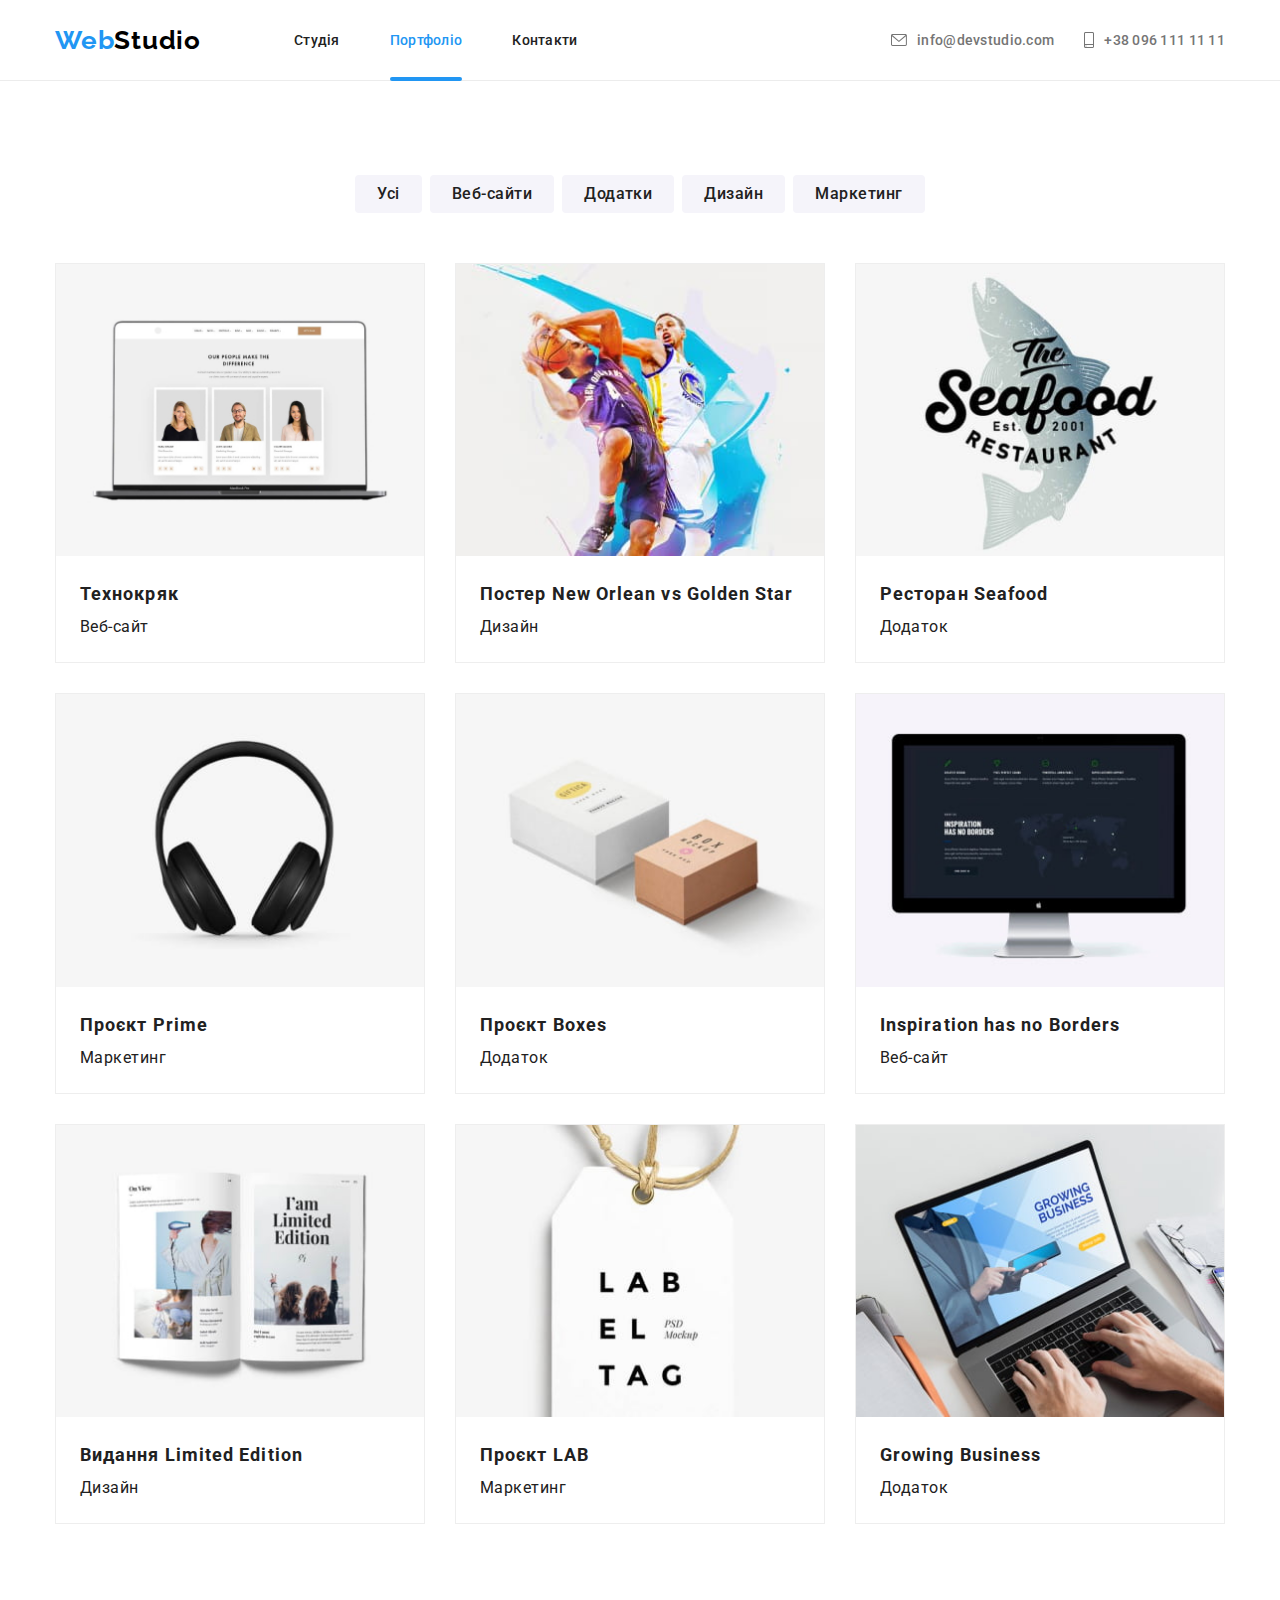
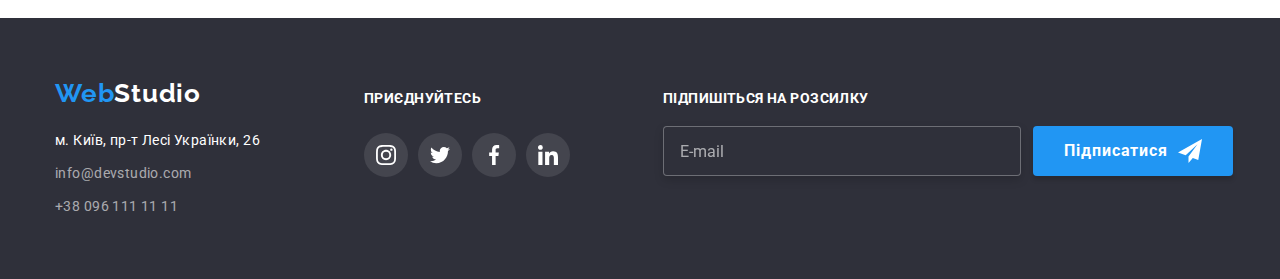
==== portfolio.html @ f5782537 "Summary" ====
<!DOCTYPE html>
<html lang="en">
<head>
    <meta charset="UTF-8">
    <meta http-equiv="X-UA-Compatible" content="IE=edge">
    <meta name="viewport" content="width=device-width, initial-scale=1.0">
    <link rel="preconnect" href="https://fonts.googleapis.com">
    <link rel="preconnect" href="https://fonts.gstatic.com" crossorigin>
    <link href="https://fonts.googleapis.com/css2?family=Raleway:wght@700&family=Roboto:wght@400;500;700;900&display=swap" rel="stylesheet">
    <link rel="stylesheet" href="./css/main.min.css">
    <title>WebStudio</title>
</head>
<body>
    <header class="header">
        <div class="container header__container">
        <!-- Name -->            
        <a class="logo header__logo" href="./index.html">Web<span>Studio</span></a>            
        <!-- navigation -->
        <nav>
            <ul class="nav">
                <li class="nav__item">
                    <a href="./index.html" target="_self" class="nav__link link">Студія</a>
                </li>
                <li class="nav__item">
                    <a href="./portfolio.html" target="_self" class="nav__link link nav__link--current">Портфоліо</a>
                </li>
                <li class="nav__item">
                    <a href="#" class="nav__link link">Контакти</a>
                </li>
            </ul>                                                
        </nav>
        <!-- mail_tel -->            
        <ul class="contact-list">                
            <li>                    
                <a href="mailto:info@devstudio.com" class="contact-list__link link">
                    <svg class="contact-list__icon" width="16" height="12">
                        <use xlink:href="./img/icons.svg#icon-envelope"></use>
                    </svg>info@devstudio.com</a>
            </li>                
            <li>                    
                <a href="tel:+380961111111" class="contact-list__link link">
                    <svg class="contact-list__icon" width="10" height="16">
                        <use xlink:href="./img/icons.svg#icon-smartphone"></use>
                    </svg>+38 096 111 11 11</a>
            </li>
        </ul>
    </div>
    </header>
    <!--Main_content-->
    <main>
        <!--button_list-->
        <section class="section">
            <div class="container">
            <h1 class="visually-hidden">Фільтр посилань</h1>
            <ul class="link-filter">
                <li class="link-filter__item">
                    <button type="button" class="btn btn--link-filter">Усі</button>
                </li>
                <li class="link-filter__item">
                    <button type="button" class="btn btn--link-filter">Веб-сайти</button>
                </li>
                <li class="link-filter__item">
                    <button type="button" class="btn btn--link-filter">Додатки</button>
                </li>
                <li class="link-filter__item">
                    <button type="button" class="btn btn--link-filter">Дизайн</button>
                </li>
                <li class="link-filter__item">
                    <button type="button" class="btn btn--link-filter">Маркетинг</button>
                </li>
            </ul>
        
         <!--project_list-->
            <ul class="project">
                <li class="project__item">
                    <a class="project__link" href="#">
                        <div class="project__wrap">
                            <img src="./img/technocrack.jpg" alt="Технокряк" width="370" height="294">
                            <p class="project__wrap-text">Ресурс пропонує комплексні пропозиції з різним рівнем функціоналу та сервісів. 
                                Все це дозволить відвідувачу отримати вичерпні відомості про компанію чи приватну особу.</p>
                        </div>
                        <div class="project__name">
                            <h2 class="project__title">Технокряк</h2>
                            <p class="project__text">Веб-сайт</p>
                        </div>
                    </a>
                </li>
                <li class="project__item">
                    <a class="project__link" href="#">
                        <div class="project__wrap">
                            <img src="./img/neworlean.jpg" alt="Постер New Orlean vs Golden Star" width="370" height="294">
                            <p class="project__wrap-text">Ресурс пропонує комплексні пропозиції з різним рівнем функціоналу та сервісів. 
                                Все це дозволить відвідувачу отримати вичерпні відомості про компанію чи приватну особу.</p>
                        </div>
                        <div class="project__name">
                            <h2 class="project__title">Постер New Orlean vs Golden Star</h2>
                            <p class="project__text">Дизайн</p>
                        </div>
                    </a>
                </li>
                <li class="project__item">
                    <a class="project__link" href="#">
                        <div class="project__wrap">
                            <img src="./img/seafood.jpg" alt="Ресторан Seafood" width="370" height="294">
                            <p class="project__wrap-text">Ресурс пропонує комплексні пропозиції з різним рівнем функціоналу та сервісів. 
                                Все це дозволить відвідувачу отримати вичерпні відомості про компанію чи приватну особу.</p>
                        </div>
                        <div class="project__name">
                            <h2 class="project__title">Ресторан Seafood</h2>
                            <p class="project__text">Додаток</p>
                        </div>
                    </a>
                </li>
                <li class="project__item">
                    <a class="project__link" href="#">
                        <div class="project__wrap">
                            <img src="./img/prime.jpg" alt="Проєкт Prime" width="370" height="294">
                            <p class="project__wrap-text">Ресурс пропонує комплексні пропозиції з різним рівнем функціоналу та сервісів. 
                                Все це дозволить відвідувачу отримати вичерпні відомості про компанію чи приватну особу.</p>
                        </div>
                        <div class="project__name">
                            <h2 class="project__title">Проєкт Prime</h2>
                            <p class="project__text">Маркетинг</p>
                        </div>
                    </a>
                </li>
                <li class="project__item">
                    <a class="project__link" href="#">
                        <div class="project__wrap">
                            <img src="./img/boxes.jpg" alt="Проєкт Boxes" width="370" height="294">
                            <p class="project__wrap-text">Ресурс пропонує комплексні пропозиції з різним рівнем функціоналу та сервісів. 
                                Все це дозволить відвідувачу отримати вичерпні відомості про компанію чи приватну особу.</p>
                        </div>
                        <div class="project__name">
                            <h2 class="project__title">Проєкт Boxes</h2>
                            <p class="project__text">Додаток</p>
                        </div>
                    </a>
                </li>
                <li class="project__item">
                    <a class="project__link" href="#">
                        <div class="project__wrap">
                            <img src="./img/inspiration.jpg" alt="Inspiration has no Borders" width="370" height="294">
                            <p class="project__wrap-text">Ресурс пропонує комплексні пропозиції з різним рівнем функціоналу та сервісів. 
                                Все це дозволить відвідувачу отримати вичерпні відомості про компанію чи приватну особу.</p>
                        </div>
                        <div class="project__name">
                            <h2 class="project__title">Inspiration has no Borders</h2>
                            <p class="project__text">Веб-сайт</p>
                        </div>
                    </a>
                </li>
                <li class="project__item">
                    <a class="project__link" href="#">
                        <div class="project__wrap">
                            <img src="./img/limited.jpg" alt="Видання Limited Edition" width="370" height="294">
                            <p class="project__wrap-text">Ресурс пропонує комплексні пропозиції з різним рівнем функціоналу та сервісів. 
                                Все це дозволить відвідувачу отримати вичерпні відомості про компанію чи приватну особу.</p>
                        </div>
                        <div class="project__name">
                            <h2 class="project__title">Видання Limited Edition</h2>
                            <p class="project__text">Дизайн</p>
                        </div>
                    </a>
                </li>
                <li class="project__item">
                    <a class="project__link" href="#">
                        <div class="project__wrap">
                            <img src="./img/lab.jpg" alt="Проєкт LAB" width="370" height="294">
                            <p class="project__wrap-text">Ресурс пропонує комплексні пропозиції з різним рівнем функціоналу та сервісів. 
                                Все це дозволить відвідувачу отримати вичерпні відомості про компанію чи приватну особу.</p>
                        </div>
                        <div class="project__name">
                            <h2 class="project__title">Проєкт LAB</h2>
                            <p class="project__text">Маркетинг</p>
                        </div>
                    </a>
                </li>
                <li class="project__item">
                    <a class="project__link" href="#">
                        <div class="project__wrap">
                            <img src="./img/growing.jpg" alt="Growing Business" width="370" height="294">
                            <p class="project__wrap-text">Ресурс пропонує комплексні пропозиції з різним рівнем функціоналу та сервісів. 
                                Все це дозволить відвідувачу отримати вичерпні відомості про компанію чи приватну особу.</p>
                        </div>
                        <div class="project__name">
                            <h2 class="project__title">Growing Business</h2>
                            <p class="project__text">Додаток</p>
                        </div>
                    </a>
                </li>
            </ul>
        </div>
        </section>
    </main>
    <!-- Contacts -->
    <footer class="footer">
        <div class="container footer__container">
            <div class="footer__header">
                <a class="logo footer__logo" href="./index.html">Web<span>Studio</span></a>
                <address>
                    <ul class="footer__address">
                        <li class="footer__item">
                            <a href="https://www.google.com.ua/maps/place/%D0%B1%D1%83%D0%BB.+%D0%9B%D0%B5%D1%81%D0%B8+%D0%A3%D0%BA%D1%80%D0%B0%D0%B8%D0%BD%D0%BA%D0%B8,+26,+%D0%9A%D0%B8%D0%B5%D0%B2,+02000/@50.4265807,30.5361918,17z/data=!3m1!4b1!4m5!3m4!1s0x40d4cf0e033ecbe9:0x57a4dffefec77da0!8m2!3d50.4265807!4d30.5383858?hl=ru" 
                            target="_blank" rel="noopener noreferrer" class="footer__link footer__link--place">м. Київ, пр-т Лесі Українки, 26</a>
                        </li>
                        <li class="footer__item">
                            <a href="mailto:info@devstudio.com" class="footer__link footer__link--contacts">info@devstudio.com</a>
                        </li>
                        <li class="footer__item">
                            <a href="tel:+380961111111" class="footer__link footer__link--contacts">+38 096 111 11 11</a>
                        </li>
                    </ul>             
                </address>
            </div>
        <!-- Socials -->
            <div class="footer__socials">
                <h3 class="title-uppercase footer__title">приєднуйтесь</h3>
                <ul class="socials">
                    <li>
                        <a class="link socials__link socials__link--footer" href="#" target="_blank" rel="noopener noreferrer">
                            <svg width="20" height="20"><use xlink:href="./img/icons.svg#icon-instagram"></use></svg>
                        </a>
                    </li>
                    <li>
                        <a class="link socials__link socials__link--footer" href="#" target="_blank" rel="noopener noreferrer">
                            <svg width="20" height="20"><use xlink:href="./img/icons.svg#icon-twitter"></use></svg>
                        </a>
                    </li>
                    <li>
                        <a class="link socials__link socials__link--footer" href="#" target="_blank" rel="noopener noreferrer">
                            <svg width="20" height="20"><use xlink:href="./img/icons.svg#icon-facebook"></use></svg>
                        </a>
                    </li>
                    <li>
                        <a class="link socials__link socials__link--footer" href="#" target="_blank" rel="noopener noreferrer">
                            <svg width="20" height="20"><use xlink:href="./img/icons.svg#icon-linkedin"></use></svg>
                        </a>
                    </li>
                </ul>
            </div>
        <!-- subscribe form -->
            <div class="footer__subs-form">
                <h3 class="title-uppercase footer__title">Підпишіться на розсилку</h3>
                <form action="#" class="subs-form">
                    <label class="subs-form__label" for="subscribe-form">
                        <input class="subs-form__input" type="email" name="subscribe-form" placeholder="E-mail" id="subscribe-form">
                    </label>
                    <button type="submit" class="btn btn--subs-form">
                        Підписатися
                        <svg width="24" height="24">
                            <use xlink:href="./img/icons.svg#icon-telegram-send"></use>
                        </svg>
                    </button>
                </form>
            </div>
        </div>
    </footer>
</body>
</html>
---- css/main.min.css ----
/*! modern-normalize v1.1.0 | MIT License | https://github.com/sindresorhus/modern-normalize */*,::before,::after{-webkit-box-sizing:border-box;box-sizing:border-box}html{line-height:1.15;-webkit-text-size-adjust:100%;-moz-tab-size:4;-o-tab-size:4;tab-size:4}body{margin:0;font-family:system-ui,-apple-system,"Segoe UI",Roboto,Helvetica,Arial,sans-serif,"Apple Color Emoji","Segoe UI Emoji"}hr{height:0;color:inherit}abbr[title]{-webkit-text-decoration:underline dotted;text-decoration:underline dotted}b,strong{font-weight:bolder}code,kbd,samp,pre{font-family:ui-monospace,SFMono-Regular,Consolas,"Liberation Mono",Menlo,monospace;font-size:1em}small{font-size:80%}sub,sup{font-size:75%;line-height:0;position:relative;vertical-align:baseline}sub{bottom:-0.25em}sup{top:-0.5em}table{text-indent:0;border-color:inherit}button,input,optgroup,select,textarea{font-family:inherit;font-size:100%;line-height:1.15;margin:0}button,select{text-transform:none}button,[type=button],[type=reset],[type=submit]{-webkit-appearance:button;-moz-appearance:button;appearance:button}::-moz-focus-inner{border-style:none;padding:0}:-moz-focusring{outline:1px dotted ButtonText}:-moz-ui-invalid{box-shadow:none}legend{padding:0}progress{vertical-align:baseline}::-webkit-inner-spin-button,::-webkit-outer-spin-button{height:auto}[type=search]{-webkit-appearance:textfield;-moz-appearance:textfield;appearance:textfield;outline-offset:-2px}::-webkit-search-decoration{-webkit-appearance:none;appearance:none}::-webkit-file-upload-button{-webkit-appearance:button;appearance:button;font:inherit}summary{display:list-item}:root{--bgnd-gray: #2F303A;--bgnd-gray-main: rgba(47, 48, 58, 0.4);--bgnd-light-blue: rgba(33, 150, 243, 0.9);--bgnd-light-gray: #F5F4FA;--black-color: #000;--dark-gray: #212121;--dark-shadow: rgba(0, 0, 0, 0.15);--light-blue: #2196F3;--light-blue-bord: rgba(33, 150, 243, 1);--light-blue-select: #188CE8;--light-gray: #757575;--light-gray-bord: rgba(255, 255, 255, 0.3);--selection-color: #2196F3;--shadow-bord: rgba(33, 33, 33, 0.2);--white-color: #FFF;--white-bord: #ECECEC;--white-bord-menu: #EEEEEE;--logo-black: #000;--logo-light-blue: #2196F3;--logo-white: #FFF;--icon-dark: rgba(255, 255, 255, 0.1);--icon-gray: #AFB1B8;--icon-white: #fff;--time: 250ms;--time-effect: cubic-bezier(0.4, 0, 0.2, 1);--font-roboto: "Roboto", sans-serif;--font-raleway: "Raleway", sans-serif}body{font-family:var(--font-roboto);color:var(--light-gray)}h1,h2,h3,p{margin-top:0;margin-bottom:0}ul{margin-top:0;margin-bottom:0;padding-left:0;list-style:none}img{display:block;max-width:100%;height:auto}input{display:block;outline:none}.btn{display:-webkit-box;display:-ms-flexbox;display:flex;-webkit-box-align:center;-ms-flex-align:center;align-items:center;text-align:center;cursor:pointer}.container{width:1200px;margin:0 auto;padding:0 15px}.link{text-decoration:none}.section{padding-top:94px;padding-bottom:94px}.title-section{font-weight:700;font-size:36px;line-height:1.1667;text-align:center;letter-spacing:.03em;color:var(--dark-gray)}.title-uppercase{font-weight:700;font-size:14px;line-height:1.1429;letter-spacing:.03em;text-transform:uppercase}.visually-hidden{position:absolute;width:1px;height:1px;margin:-1px;border:0;padding:0;white-space:nowrap;-webkit-clip-path:inset(100%);clip-path:inset(100%);clip:rect(0 0 0 0);overflow:hidden}#subscribe-form{color:var(--light-gray)}.header{border-bottom:1px solid var(--white-bord);background-color:var(--white-color)}.header__container{display:-webkit-box;display:-ms-flexbox;display:flex;-webkit-box-align:center;-ms-flex-align:center;align-items:center}.header__logo{margin-right:93px}.header__logo span{color:var(--logo-black)}.logo{font-family:var(--font-raleway);font-weight:700;font-size:26px;line-height:1.1923;letter-spacing:.03em;color:var(--logo-light-blue);text-decoration:none}.nav{display:-webkit-box;display:-ms-flexbox;display:flex;-webkit-box-align:center;-ms-flex-align:center;align-items:center}.nav__item:not(:last-child){margin-right:50px}.nav__item{position:relative}.nav__link{position:relative;display:block;font-weight:500;font-size:14px;line-height:1.1429;letter-spacing:.02em;color:var(--dark-gray);padding-top:32px;padding-bottom:32px;-webkit-transition:color var(--time) var(--time-effect);transition:color var(--time) var(--time-effect)}.nav__link:hover,.nav__link:focus{color:var(--selection-color)}.nav__link:hover::after,.nav__link:focus::after{-webkit-transform:scaleX(1);transform:scaleX(1)}.nav__link--current{color:var(--selection-color)}.nav__link--current::after{position:absolute;content:"";display:block;bottom:-1px;width:100%;height:4px;border-radius:2px;background:var(--selection-color);-webkit-transition:-webkit-transform var(--time) var(--time-effect);transition:-webkit-transform var(--time) var(--time-effect);transition:transform var(--time) var(--time-effect);transition:transform var(--time) var(--time-effect), -webkit-transform var(--time) var(--time-effect)}.contact-list{display:-webkit-box;display:-ms-flexbox;display:flex;margin-left:auto;gap:30px}.contact-list__link{font-weight:500;font-size:14px;line-height:1.1429;letter-spacing:.02em;color:var(--light-gray);margin-left:auto;display:-webkit-box;display:-ms-flexbox;display:flex;-webkit-box-align:center;-ms-flex-align:center;align-items:center;fill:currentColor;-webkit-transition:color var(--time) var(--time-effect);transition:color var(--time) var(--time-effect)}.contact-list__link:hover,.contact-list__link:focus{color:var(--selection-color);fill:currentColor}.contact-list__icon{margin-right:10px}.hero{background-color:var(--bgnd-gray);max-width:1600px;margin:0 auto}.hero--container{padding-top:200px;padding-bottom:200px;background-image:-webkit-gradient(linear, left top, right top, from(var(--bgnd-gray-main)), to(var(--bgnd-gray-main))),url(../img/bgnd-head.jpg);background-image:linear-gradient(to right, var(--bgnd-gray-main), var(--bgnd-gray-main)),url(../img/bgnd-head.jpg);background-repeat:no-repeat;background-size:cover;text-align:center;max-width:1600px;height:600px}.hero__title{font-weight:900;font-size:44px;line-height:1.36;text-align:center;letter-spacing:.06em;text-transform:uppercase;color:var(--white-color);margin-bottom:30px;max-width:696px;margin-left:auto;margin-right:auto}.btn--hero{font-family:var(--font-roboto);font-weight:700;font-size:16px;line-height:1.88;letter-spacing:.06em;-webkit-box-shadow:0px 4px 4px var(--dark-shadow);box-shadow:0px 4px 4px var(--dark-shadow);border-radius:4px;color:var(--white-color);background-color:var(--light-blue);padding:10px 32px;min-width:216px;margin:0 auto;border:none}.btn--modal-form{-webkit-box-pack:center;-ms-flex-pack:center;justify-content:center;margin-bottom:0;margin-left:124px;width:200px;height:50px;font-weight:700;font-size:16px;line-height:1.875;letter-spacing:.06em;color:var(--white-color);background:var(--light-blue);-webkit-box-shadow:0px 4px 4px var(--dark-shadow);box-shadow:0px 4px 4px var(--dark-shadow);border-radius:4px;padding:10px 52px;border:none;-webkit-transition:background-color var(--time) var(--time-effect),color var(--time) var(--time-effect);transition:background-color var(--time) var(--time-effect),color var(--time) var(--time-effect)}.btn--modal-form:hover,.btn--modal-form:focus{background-color:var(--light-blue-select);color:var(--white-color);-webkit-box-shadow:0px 4px 4px var(--dark-shadow);box-shadow:0px 4px 4px var(--dark-shadow);border-radius:4px}.btn--subs-form{-webkit-box-pack:center;-ms-flex-pack:center;justify-content:center;gap:10px;width:200px;height:50px;font-weight:700;font-size:16px;line-height:1.875;letter-spacing:.06em;color:var(--white-color);fill:var(--white-color);background-color:var(--light-blue);-webkit-box-shadow:0px 4px 4px var(--dark-shadow);box-shadow:0px 4px 4px var(--dark-shadow);border-radius:4px;border:none}.btn--link-filter{font-family:var(--font-roboto);font-weight:500;font-size:16px;line-height:1.625;letter-spacing:.03em;border-radius:4px;color:var(--dark-gray);padding:6px 22px;background:var(--bgnd-light-gray);border-radius:4px;border:none;-webkit-transition:color var(--time) var(--time-effect),background-color var(--time) var(--time-effect);transition:color var(--time) var(--time-effect),background-color var(--time) var(--time-effect)}.btn--link-filter:hover,.btn--link-filter:focus{background-color:var(--selection-color);color:var(--white-color);-webkit-box-shadow:0px 3px 1px rgba(0,0,0,.1),0px 1px 2px rgba(0,0,0,.08),0px 2px 2px rgba(0,0,0,.12);box-shadow:0px 3px 1px rgba(0,0,0,.1),0px 1px 2px rgba(0,0,0,.08),0px 2px 2px rgba(0,0,0,.12);border-radius:4px}.description{background-color:var(--white-color)}.description__list{display:-webkit-box;display:-ms-flexbox;display:flex}.description__item{width:270px}.description__item:not(:last-child){margin-right:30px}.description__icon-style{display:-webkit-box;display:-ms-flexbox;display:flex;-webkit-box-align:center;-ms-flex-align:center;align-items:center;-webkit-box-pack:center;-ms-flex-pack:center;justify-content:center;width:270px;height:120px;margin-bottom:30px;background:var(--bgnd-light-gray);border-radius:4px;fill:var(--dark-gray)}.description__title{color:var(--dark-gray);margin-bottom:10px}.description__text{font-size:14px;line-height:1.7143;letter-spacing:.03em}.occupation{padding-bottom:94px}.occupation__title{margin-bottom:50px;display:-webkit-box;display:-ms-flexbox;display:flex;text-align:center;-webkit-box-pack:center;-ms-flex-pack:center;justify-content:center}.occupation__list{display:-webkit-box;display:-ms-flexbox;display:flex;text-align:center;width:1170px;margin-right:-30px}.occupation__item{margin-right:30px;position:relative}.occupation__item:last-child{margin-right:0}.occupation__text{text-align:center;width:100%;height:70px;position:absolute;padding-top:27px;padding-bottom:27px;bottom:0;color:var(--white-color);background-color:rgba(47,48,58,.8)}.team{background-color:var(--bgnd-light-gray)}.team__title{margin-bottom:50px}.team__list{display:-webkit-box;display:-ms-flexbox;display:flex}.team__item{width:1170px;background:var(--white-color);-webkit-box-shadow:0px 1px 3px rgba(0,0,0,.12),0px 1px 1px rgba(0,0,0,.14),0px 2px 1px rgba(0,0,0,.2);box-shadow:0px 1px 3px rgba(0,0,0,.12),0px 1px 1px rgba(0,0,0,.14),0px 2px 1px rgba(0,0,0,.2);border-radius:0px 0px 4px 4px}.team__item:not(:last-child){margin-right:30px}.member{display:block}.member__pic{padding-top:0}.member__description{padding-top:30px;padding-bottom:30px}.member__social{margin-top:16px}.member__name{font-weight:500;font-size:16px;line-height:1.1875;text-align:center;letter-spacing:.03em;color:var(--dark-gray);margin-bottom:10px}.member__job-title{font-size:16px;line-height:1.1875;text-align:center;letter-spacing:.03em}.member__link{background-color:var(--white-color);fill:var(--icon-gray);-webkit-transition:fill var(--time) var(--time-effect),background-color var(--time) var(--time-effect);transition:fill var(--time) var(--time-effect),background-color var(--time) var(--time-effect)}.socials{display:-webkit-box;display:-ms-flexbox;display:flex;-webkit-box-align:center;-ms-flex-align:center;align-items:center;-webkit-box-pack:center;-ms-flex-pack:center;justify-content:center;gap:10px}.socials__link{display:-webkit-box;display:-ms-flexbox;display:flex;-webkit-box-align:center;-ms-flex-align:center;align-items:center;-webkit-box-pack:center;-ms-flex-pack:center;justify-content:center;width:44px;height:44px;border-radius:50%}.socials__link:hover,.socials__link:focus{fill:var(--icon-white);background-color:var(--selection-color)}.socials__link--footer{background-color:var(--icon-dark);fill:var(--icon-white);-webkit-transition:background-color var(--time) var(--time-effect);transition:background-color var(--time) var(--time-effect)}.customers{display:-webkit-box;display:-ms-flexbox;display:flex;-webkit-box-align:center;-ms-flex-align:center;align-items:center;-webkit-box-pack:center;-ms-flex-pack:center;justify-content:center;gap:30px;margin-top:50px}.customers__link{display:-webkit-box;display:-ms-flexbox;display:flex;-webkit-box-align:center;-ms-flex-align:center;align-items:center;-webkit-box-pack:center;-ms-flex-pack:center;justify-content:center;width:170px;height:92px;border:1px solid var(--icon-gray);border-radius:4px;fill:var(--icon-gray);-webkit-transition:fill var(--time) var(--time-effect),border var(--time) var(--time-effect);transition:fill var(--time) var(--time-effect),border var(--time) var(--time-effect)}.customers__link:hover,.customers__link:focus{border:1px solid var(--selection-color);fill:var(--selection-color)}.footer{background-color:var(--bgnd-gray)}.footer__container{display:-webkit-box;display:-ms-flexbox;display:flex;-webkit-box-pack:start;-ms-flex-pack:start;justify-content:flex-start;gap:70px}.footer__header{display:block;padding-top:60px;padding-bottom:60px}.footer__logo{margin-right:93px}.footer__logo span{color:var(--logo-white)}.footer__address{margin-top:20px}.footer__item:not(:last-child){margin-bottom:9px}.footer__link{font-style:normal;font-size:14px;line-height:1.71;letter-spacing:.03em;text-decoration:none}.footer__link--place{color:var(--white-color)}.footer__link--contacts{color:rgba(255,255,255,.6)}.footer__link:hover,.footer__link:focus{color:var(--selection-color)}.footer__socials{display:-webkit-box;display:-ms-flexbox;display:flex;width:206px;-ms-flex-wrap:wrap;flex-wrap:wrap;padding-top:72px;padding-bottom:100px}.footer__title{color:var(--white-color);margin-bottom:20px}.footer__subs-form{display:-webkit-box;display:-ms-flexbox;display:flex;-ms-flex-wrap:wrap;flex-wrap:wrap;width:570px;height:86px;margin-left:23px;padding-top:72px;padding-bottom:94px}.subs-form{display:-webkit-box;display:-ms-flexbox;display:flex;-webkit-box-pack:start;-ms-flex-pack:start;justify-content:flex-start;-ms-flex-wrap:nowrap;flex-wrap:nowrap;-webkit-box-align:center;-ms-flex-align:center;align-items:center;gap:12px}.subs-form__label{display:-webkit-box;display:-ms-flexbox;display:flex;font-size:16px;line-height:1.25;-webkit-box-align:center;-ms-flex-align:center;align-items:center;letter-spacing:.03em}.subs-form__input{width:358px;height:50px;border:1px solid var(--light-gray-bord);-webkit-filter:drop-shadow(0px 4px 4px var(--dark-shadow));filter:drop-shadow(0px 4px 4px var(--dark-shadow));border-radius:4px;background-color:var(--bgnd-gray);padding:15px 16px;resize:none}.subs-form__input::-webkit-input-placeholder{color:rgba(255,255,255,.6)}.subs-form__input::-moz-placeholder{color:rgba(255,255,255,.6)}.subs-form__input:-ms-input-placeholder{color:rgba(255,255,255,.6)}.subs-form__input::-ms-input-placeholder{color:rgba(255,255,255,.6)}.subs-form__input::placeholder{color:rgba(255,255,255,.6)}.backdrop{position:fixed;top:0;left:0;width:100%;height:100%;background-color:rgba(0,0,0,.2);-webkit-transition:opacity var(--time) var(--time-effect),visibility var(--time) var(--time-effect);transition:opacity var(--time) var(--time-effect),visibility var(--time) var(--time-effect)}.is-hidden{opacity:0;visibility:hidden;pointer-events:none}.modal{position:absolute;left:50%;top:50%;width:528px;height:581px;-webkit-transform:translate(-50%, -50%);transform:translate(-50%, -50%);background-color:var(--white-color);-webkit-box-shadow:0px 1px 3px rgba(0,0,0,.12),0px 1px 1px rgba(0,0,0,.14),0px 2px 1px rgba(0,0,0,.2);box-shadow:0px 1px 3px rgba(0,0,0,.12),0px 1px 1px rgba(0,0,0,.14),0px 2px 1px rgba(0,0,0,.2);border-radius:4px}.modal__btn{-webkit-box-pack:center;-ms-flex-pack:center;justify-content:center;position:absolute;top:8px;right:8px;width:30px;height:30px;border-radius:50%;border:1px solid rgba(0,0,0,.1);background-color:rgba(0,0,0,0);padding:0;fill:var(--black-color);-webkit-transition:fill var(--time) var(--time-effect);transition:fill var(--time) var(--time-effect)}.modal__btn:hover,.modal__btn:focus{fill:var(--selection-color)}.modal__icon{width:18px;height:18px}.modal-form{padding:40px 40px;max-width:528px}.modal-form__header{font-weight:700;font-size:20px;line-height:1.15;text-align:center;letter-spacing:.03em;color:var(--dark-gray);display:block;margin-top:0;margin-bottom:12px}.modal-form__input{height:40px;border:1px solid var(--shadow-bord);border-radius:4px;padding:12px 12px 12px 42px;color:var(--dark-gray);-webkit-transition:border var(--time) var(--time-effect);transition:border var(--time) var(--time-effect)}.modal-form__input:hover+svg,.modal-form__input:focus+svg{fill:var(--selection-color)}.modal-form__input:hover,.modal-form__input:focus{border:1px solid var(--light-blue-bord)}.modal-form__label{display:-webkit-box;display:-ms-flexbox;display:flex;-webkit-box-orient:vertical;-webkit-box-direction:normal;-ms-flex-direction:column;flex-direction:column;font-size:12px;line-height:1.1667;letter-spacing:.01em;position:relative;fill:var(--dark-gray)}.modal-form__label:not(:last-child){margin-bottom:10px}.modal-form__input,.modal-form__textarea{display:block;width:100%;margin-top:4px;outline:none}.modal-form__icon{position:absolute;bottom:11px;left:12px;-webkit-transition:fill var(--time) var(--time-effect);transition:fill var(--time) var(--time-effect)}.modal-form__textarea{border:1px solid var(--shadow-bord);border-radius:4px;margin-top:4px;-webkit-transition:border var(--time) var(--time-effect);transition:border var(--time) var(--time-effect);height:120px;resize:none;padding:12px 16px}.modal-form__textarea::-webkit-input-placeholder{color:rgba(117,117,117,.5)}.modal-form__textarea::-moz-placeholder{color:rgba(117,117,117,.5)}.modal-form__textarea:-ms-input-placeholder{color:rgba(117,117,117,.5)}.modal-form__textarea::-ms-input-placeholder{color:rgba(117,117,117,.5)}.modal-form__textarea::placeholder{color:rgba(117,117,117,.5)}.modal-form__textarea:hover,.modal-form__textarea:focus{border:1px solid var(--light-blue-bord)}.modal-form__checkbox{display:-webkit-box;display:-ms-flexbox;display:flex;-webkit-box-align:center;-ms-flex-align:center;align-items:center;-webkit-box-pack:start;-ms-flex-pack:start;justify-content:flex-start;margin-top:20px;margin-left:12px;height:24px;margin-bottom:30px}.modal-form__checkbox label{position:relative}.modal-form__checkbox label::before{position:absolute;top:5px;left:2px;display:inline-block;content:"";width:16px;height:15px;border:1px solid var(--dark-gray);border-radius:2px;margin-right:7px;cursor:pointer;-webkit-transition:background-color var(--time) var(--time-effect),border var(--time) var(--time-effect);transition:background-color var(--time) var(--time-effect),border var(--time) var(--time-effect)}.modal-form__checkbox input:checked+label::before{background-color:var(--selection-color);background-image:url(../img/check.svg);background-position:center;background-repeat:no-repeat;border:1px solid var(--selection-color)}.modal-form__checkbox-label{display:inline-block;font-size:14px;line-height:1.7143;letter-spacing:.03em;padding-left:25px}.modal-form__checkbox-link{color:var(--light-blue)}.link-filter{display:-webkit-box;display:-ms-flexbox;display:flex;margin-bottom:50px;-webkit-box-pack:center;-ms-flex-pack:center;justify-content:center}.link-filter__item:not(:last-child){margin-right:8px}.project{display:-webkit-box;display:-ms-flexbox;display:flex;-ms-flex-wrap:wrap;flex-wrap:wrap;gap:30px}.project__item{background:var(--white-color);border:1px solid var(--white-bord-menu);max-width:370px;-webkit-transition:-webkit-box-shadow var(--time) var(--time-effect);transition:-webkit-box-shadow var(--time) var(--time-effect);transition:box-shadow var(--time) var(--time-effect);transition:box-shadow var(--time) var(--time-effect), -webkit-box-shadow var(--time) var(--time-effect)}.project__name{padding-left:24px;padding-top:20px;padding-bottom:20px}.project__title{font-weight:700;font-size:18px;line-height:2;letter-spacing:.06em;color:var(--dark-gray)}.project__link{display:block;text-decoration:none}.project__link:hover,.project__link:focus{background:var(--white-color);border:1px solid var(--white-bord-menu);-webkit-box-shadow:0px 1px 1px rgba(0,0,0,.12),0px 4px 4px rgba(0,0,0,.06),1px 4px 6px rgba(0,0,0,.16);box-shadow:0px 1px 1px rgba(0,0,0,.12),0px 4px 4px rgba(0,0,0,.06),1px 4px 6px rgba(0,0,0,.16)}.project__link:hover .project__wrap-text,.project__link:focus .project__wrap-text{-webkit-transform:translateY(0%);transform:translateY(0%)}.project__wrap{position:relative;overflow:hidden}.project__text{font-size:16px;line-height:1.875;letter-spacing:.03em;color:var(--dark-gray)}.project__wrap-text{font-size:18px;line-height:1.5556;letter-spacing:.03em;color:var(--white-color);background-color:var(--bgnd-light-blue);position:absolute;top:0;left:0;width:100%;height:100%;padding:63px 24px;overflow:hidden;-webkit-transform:translateY(101%);transform:translateY(101%);-webkit-transition:-webkit-transform var(--time) var(--time-effect);transition:-webkit-transform var(--time) var(--time-effect);transition:transform var(--time) var(--time-effect);transition:transform var(--time) var(--time-effect), -webkit-transform var(--time) var(--time-effect)}/*# sourceMappingURL=main.min.css.map */
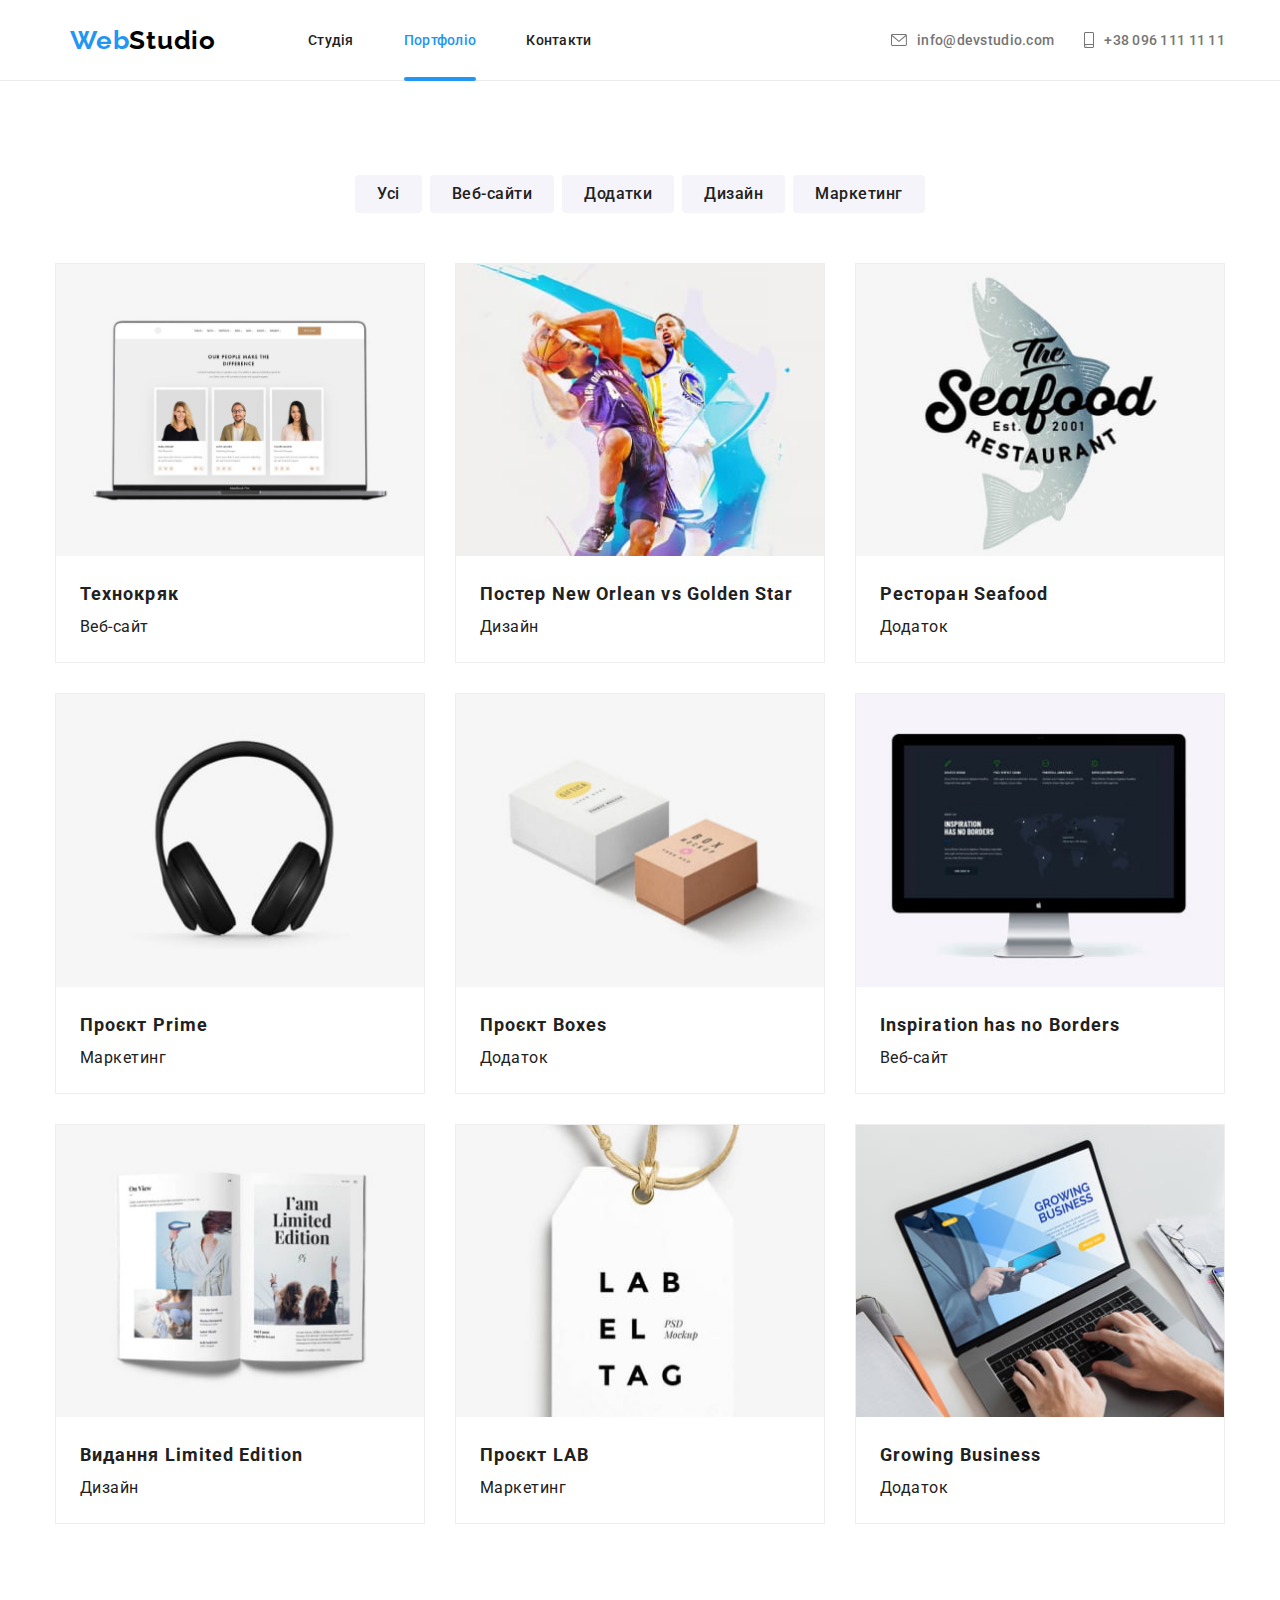
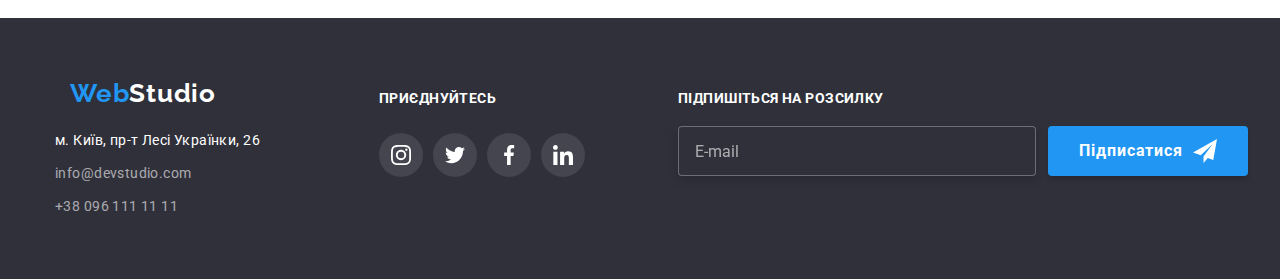
==== commit 2f5e7925: "night work" ====
--- a/portfolio.html
+++ b/portfolio.html
@@ -14,7 +14,13 @@
     <header class="header">
         <div class="container header__container">
         <!-- Name -->            
-        <a class="logo header__logo" href="./index.html">Web<span>Studio</span></a>            
+        <a class="logo header__logo" href="./index.html">Web<span>Studio</span></a>
+        <!-- mobile menu -->
+        <button class="btn btn--header js-open-menu" type="button">
+            <svg width="40" height="40">
+                <use xlink:href="./img/icons.svg#icon-menu_40px"></use>
+            </svg>
+        </button>
         <!-- navigation -->
         <nav>
             <ul class="nav">
@@ -33,13 +39,13 @@
         <ul class="contact-list">                
             <li>                    
                 <a href="mailto:info@devstudio.com" class="contact-list__link link">
-                    <svg class="contact-list__icon" width="16" height="12">
+                    <svg class="contact-list__icon-envelope" width="16" height="12">
                         <use xlink:href="./img/icons.svg#icon-envelope"></use>
                     </svg>info@devstudio.com</a>
             </li>                
             <li>                    
                 <a href="tel:+380961111111" class="contact-list__link link">
-                    <svg class="contact-list__icon" width="10" height="16">
+                    <svg class="contact-list__icon-tel" width="10" height="16">
                         <use xlink:href="./img/icons.svg#icon-smartphone"></use>
                     </svg>+38 096 111 11 11</a>
             </li>
--- a/css/main.min.css
+++ b/css/main.min.css
@@ -1 +1 @@
-/*! modern-normalize v1.1.0 | MIT License | https://github.com/sindresorhus/modern-normalize */*,::before,::after{-webkit-box-sizing:border-box;box-sizing:border-box}html{line-height:1.15;-webkit-text-size-adjust:100%;-moz-tab-size:4;-o-tab-size:4;tab-size:4}body{margin:0;font-family:system-ui,-apple-system,"Segoe UI",Roboto,Helvetica,Arial,sans-serif,"Apple Color Emoji","Segoe UI Emoji"}hr{height:0;color:inherit}abbr[title]{-webkit-text-decoration:underline dotted;text-decoration:underline dotted}b,strong{font-weight:bolder}code,kbd,samp,pre{font-family:ui-monospace,SFMono-Regular,Consolas,"Liberation Mono",Menlo,monospace;font-size:1em}small{font-size:80%}sub,sup{font-size:75%;line-height:0;position:relative;vertical-align:baseline}sub{bottom:-0.25em}sup{top:-0.5em}table{text-indent:0;border-color:inherit}button,input,optgroup,select,textarea{font-family:inherit;font-size:100%;line-height:1.15;margin:0}button,select{text-transform:none}button,[type=button],[type=reset],[type=submit]{-webkit-appearance:button;-moz-appearance:button;appearance:button}::-moz-focus-inner{border-style:none;padding:0}:-moz-focusring{outline:1px dotted ButtonText}:-moz-ui-invalid{box-shadow:none}legend{padding:0}progress{vertical-align:baseline}::-webkit-inner-spin-button,::-webkit-outer-spin-button{height:auto}[type=search]{-webkit-appearance:textfield;-moz-appearance:textfield;appearance:textfield;outline-offset:-2px}::-webkit-search-decoration{-webkit-appearance:none;appearance:none}::-webkit-file-upload-button{-webkit-appearance:button;appearance:button;font:inherit}summary{display:list-item}:root{--bgnd-gray: #2F303A;--bgnd-gray-main: rgba(47, 48, 58, 0.4);--bgnd-light-blue: rgba(33, 150, 243, 0.9);--bgnd-light-gray: #F5F4FA;--black-color: #000;--dark-gray: #212121;--dark-shadow: rgba(0, 0, 0, 0.15);--light-blue: #2196F3;--light-blue-bord: rgba(33, 150, 243, 1);--light-blue-select: #188CE8;--light-gray: #757575;--light-gray-bord: rgba(255, 255, 255, 0.3);--selection-color: #2196F3;--shadow-bord: rgba(33, 33, 33, 0.2);--white-color: #FFF;--white-bord: #ECECEC;--white-bord-menu: #EEEEEE;--logo-black: #000;--logo-light-blue: #2196F3;--logo-white: #FFF;--icon-dark: rgba(255, 255, 255, 0.1);--icon-gray: #AFB1B8;--icon-white: #fff;--time: 250ms;--time-effect: cubic-bezier(0.4, 0, 0.2, 1);--font-roboto: "Roboto", sans-serif;--font-raleway: "Raleway", sans-serif}body{font-family:var(--font-roboto);color:var(--light-gray)}h1,h2,h3,p{margin-top:0;margin-bottom:0}ul{margin-top:0;margin-bottom:0;padding-left:0;list-style:none}img{display:block;max-width:100%;height:auto}input{display:block;outline:none}.btn{display:-webkit-box;display:-ms-flexbox;display:flex;-webkit-box-align:center;-ms-flex-align:center;align-items:center;text-align:center;cursor:pointer}.container{width:1200px;margin:0 auto;padding:0 15px}.link{text-decoration:none}.section{padding-top:94px;padding-bottom:94px}.title-section{font-weight:700;font-size:36px;line-height:1.1667;text-align:center;letter-spacing:.03em;color:var(--dark-gray)}.title-uppercase{font-weight:700;font-size:14px;line-height:1.1429;letter-spacing:.03em;text-transform:uppercase}.visually-hidden{position:absolute;width:1px;height:1px;margin:-1px;border:0;padding:0;white-space:nowrap;-webkit-clip-path:inset(100%);clip-path:inset(100%);clip:rect(0 0 0 0);overflow:hidden}#subscribe-form{color:var(--light-gray)}.header{border-bottom:1px solid var(--white-bord);background-color:var(--white-color)}.header__container{display:-webkit-box;display:-ms-flexbox;display:flex;-webkit-box-align:center;-ms-flex-align:center;align-items:center}.header__logo{margin-right:93px}.header__logo span{color:var(--logo-black)}.logo{font-family:var(--font-raleway);font-weight:700;font-size:26px;line-height:1.1923;letter-spacing:.03em;color:var(--logo-light-blue);text-decoration:none}.nav{display:-webkit-box;display:-ms-flexbox;display:flex;-webkit-box-align:center;-ms-flex-align:center;align-items:center}.nav__item:not(:last-child){margin-right:50px}.nav__item{position:relative}.nav__link{position:relative;display:block;font-weight:500;font-size:14px;line-height:1.1429;letter-spacing:.02em;color:var(--dark-gray);padding-top:32px;padding-bottom:32px;-webkit-transition:color var(--time) var(--time-effect);transition:color var(--time) var(--time-effect)}.nav__link:hover,.nav__link:focus{color:var(--selection-color)}.nav__link:hover::after,.nav__link:focus::after{-webkit-transform:scaleX(1);transform:scaleX(1)}.nav__link--current{color:var(--selection-color)}.nav__link--current::after{position:absolute;content:"";display:block;bottom:-1px;width:100%;height:4px;border-radius:2px;background:var(--selection-color);-webkit-transition:-webkit-transform var(--time) var(--time-effect);transition:-webkit-transform var(--time) var(--time-effect);transition:transform var(--time) var(--time-effect);transition:transform var(--time) var(--time-effect), -webkit-transform var(--time) var(--time-effect)}.contact-list{display:-webkit-box;display:-ms-flexbox;display:flex;margin-left:auto;gap:30px}.contact-list__link{font-weight:500;font-size:14px;line-height:1.1429;letter-spacing:.02em;color:var(--light-gray);margin-left:auto;display:-webkit-box;display:-ms-flexbox;display:flex;-webkit-box-align:center;-ms-flex-align:center;align-items:center;fill:currentColor;-webkit-transition:color var(--time) var(--time-effect);transition:color var(--time) var(--time-effect)}.contact-list__link:hover,.contact-list__link:focus{color:var(--selection-color);fill:currentColor}.contact-list__icon{margin-right:10px}.hero{background-color:var(--bgnd-gray);max-width:1600px;margin:0 auto}.hero--container{padding-top:200px;padding-bottom:200px;background-image:-webkit-gradient(linear, left top, right top, from(var(--bgnd-gray-main)), to(var(--bgnd-gray-main))),url(../img/bgnd-head.jpg);background-image:linear-gradient(to right, var(--bgnd-gray-main), var(--bgnd-gray-main)),url(../img/bgnd-head.jpg);background-repeat:no-repeat;background-size:cover;text-align:center;max-width:1600px;height:600px}.hero__title{font-weight:900;font-size:44px;line-height:1.36;text-align:center;letter-spacing:.06em;text-transform:uppercase;color:var(--white-color);margin-bottom:30px;max-width:696px;margin-left:auto;margin-right:auto}.btn--hero{font-family:var(--font-roboto);font-weight:700;font-size:16px;line-height:1.88;letter-spacing:.06em;-webkit-box-shadow:0px 4px 4px var(--dark-shadow);box-shadow:0px 4px 4px var(--dark-shadow);border-radius:4px;color:var(--white-color);background-color:var(--light-blue);padding:10px 32px;min-width:216px;margin:0 auto;border:none}.btn--modal-form{-webkit-box-pack:center;-ms-flex-pack:center;justify-content:center;margin-bottom:0;margin-left:124px;width:200px;height:50px;font-weight:700;font-size:16px;line-height:1.875;letter-spacing:.06em;color:var(--white-color);background:var(--light-blue);-webkit-box-shadow:0px 4px 4px var(--dark-shadow);box-shadow:0px 4px 4px var(--dark-shadow);border-radius:4px;padding:10px 52px;border:none;-webkit-transition:background-color var(--time) var(--time-effect),color var(--time) var(--time-effect);transition:background-color var(--time) var(--time-effect),color var(--time) var(--time-effect)}.btn--modal-form:hover,.btn--modal-form:focus{background-color:var(--light-blue-select);color:var(--white-color);-webkit-box-shadow:0px 4px 4px var(--dark-shadow);box-shadow:0px 4px 4px var(--dark-shadow);border-radius:4px}.btn--subs-form{-webkit-box-pack:center;-ms-flex-pack:center;justify-content:center;gap:10px;width:200px;height:50px;font-weight:700;font-size:16px;line-height:1.875;letter-spacing:.06em;color:var(--white-color);fill:var(--white-color);background-color:var(--light-blue);-webkit-box-shadow:0px 4px 4px var(--dark-shadow);box-shadow:0px 4px 4px var(--dark-shadow);border-radius:4px;border:none}.btn--link-filter{font-family:var(--font-roboto);font-weight:500;font-size:16px;line-height:1.625;letter-spacing:.03em;border-radius:4px;color:var(--dark-gray);padding:6px 22px;background:var(--bgnd-light-gray);border-radius:4px;border:none;-webkit-transition:color var(--time) var(--time-effect),background-color var(--time) var(--time-effect);transition:color var(--time) var(--time-effect),background-color var(--time) var(--time-effect)}.btn--link-filter:hover,.btn--link-filter:focus{background-color:var(--selection-color);color:var(--white-color);-webkit-box-shadow:0px 3px 1px rgba(0,0,0,.1),0px 1px 2px rgba(0,0,0,.08),0px 2px 2px rgba(0,0,0,.12);box-shadow:0px 3px 1px rgba(0,0,0,.1),0px 1px 2px rgba(0,0,0,.08),0px 2px 2px rgba(0,0,0,.12);border-radius:4px}.description{background-color:var(--white-color)}.description__list{display:-webkit-box;display:-ms-flexbox;display:flex}.description__item{width:270px}.description__item:not(:last-child){margin-right:30px}.description__icon-style{display:-webkit-box;display:-ms-flexbox;display:flex;-webkit-box-align:center;-ms-flex-align:center;align-items:center;-webkit-box-pack:center;-ms-flex-pack:center;justify-content:center;width:270px;height:120px;margin-bottom:30px;background:var(--bgnd-light-gray);border-radius:4px;fill:var(--dark-gray)}.description__title{color:var(--dark-gray);margin-bottom:10px}.description__text{font-size:14px;line-height:1.7143;letter-spacing:.03em}.occupation{padding-bottom:94px}.occupation__title{margin-bottom:50px;display:-webkit-box;display:-ms-flexbox;display:flex;text-align:center;-webkit-box-pack:center;-ms-flex-pack:center;justify-content:center}.occupation__list{display:-webkit-box;display:-ms-flexbox;display:flex;text-align:center;width:1170px;margin-right:-30px}.occupation__item{margin-right:30px;position:relative}.occupation__item:last-child{margin-right:0}.occupation__text{text-align:center;width:100%;height:70px;position:absolute;padding-top:27px;padding-bottom:27px;bottom:0;color:var(--white-color);background-color:rgba(47,48,58,.8)}.team{background-color:var(--bgnd-light-gray)}.team__title{margin-bottom:50px}.team__list{display:-webkit-box;display:-ms-flexbox;display:flex}.team__item{width:1170px;background:var(--white-color);-webkit-box-shadow:0px 1px 3px rgba(0,0,0,.12),0px 1px 1px rgba(0,0,0,.14),0px 2px 1px rgba(0,0,0,.2);box-shadow:0px 1px 3px rgba(0,0,0,.12),0px 1px 1px rgba(0,0,0,.14),0px 2px 1px rgba(0,0,0,.2);border-radius:0px 0px 4px 4px}.team__item:not(:last-child){margin-right:30px}.member{display:block}.member__pic{padding-top:0}.member__description{padding-top:30px;padding-bottom:30px}.member__social{margin-top:16px}.member__name{font-weight:500;font-size:16px;line-height:1.1875;text-align:center;letter-spacing:.03em;color:var(--dark-gray);margin-bottom:10px}.member__job-title{font-size:16px;line-height:1.1875;text-align:center;letter-spacing:.03em}.member__link{background-color:var(--white-color);fill:var(--icon-gray);-webkit-transition:fill var(--time) var(--time-effect),background-color var(--time) var(--time-effect);transition:fill var(--time) var(--time-effect),background-color var(--time) var(--time-effect)}.socials{display:-webkit-box;display:-ms-flexbox;display:flex;-webkit-box-align:center;-ms-flex-align:center;align-items:center;-webkit-box-pack:center;-ms-flex-pack:center;justify-content:center;gap:10px}.socials__link{display:-webkit-box;display:-ms-flexbox;display:flex;-webkit-box-align:center;-ms-flex-align:center;align-items:center;-webkit-box-pack:center;-ms-flex-pack:center;justify-content:center;width:44px;height:44px;border-radius:50%}.socials__link:hover,.socials__link:focus{fill:var(--icon-white);background-color:var(--selection-color)}.socials__link--footer{background-color:var(--icon-dark);fill:var(--icon-white);-webkit-transition:background-color var(--time) var(--time-effect);transition:background-color var(--time) var(--time-effect)}.customers{display:-webkit-box;display:-ms-flexbox;display:flex;-webkit-box-align:center;-ms-flex-align:center;align-items:center;-webkit-box-pack:center;-ms-flex-pack:center;justify-content:center;gap:30px;margin-top:50px}.customers__link{display:-webkit-box;display:-ms-flexbox;display:flex;-webkit-box-align:center;-ms-flex-align:center;align-items:center;-webkit-box-pack:center;-ms-flex-pack:center;justify-content:center;width:170px;height:92px;border:1px solid var(--icon-gray);border-radius:4px;fill:var(--icon-gray);-webkit-transition:fill var(--time) var(--time-effect),border var(--time) var(--time-effect);transition:fill var(--time) var(--time-effect),border var(--time) var(--time-effect)}.customers__link:hover,.customers__link:focus{border:1px solid var(--selection-color);fill:var(--selection-color)}.footer{background-color:var(--bgnd-gray)}.footer__container{display:-webkit-box;display:-ms-flexbox;display:flex;-webkit-box-pack:start;-ms-flex-pack:start;justify-content:flex-start;gap:70px}.footer__header{display:block;padding-top:60px;padding-bottom:60px}.footer__logo{margin-right:93px}.footer__logo span{color:var(--logo-white)}.footer__address{margin-top:20px}.footer__item:not(:last-child){margin-bottom:9px}.footer__link{font-style:normal;font-size:14px;line-height:1.71;letter-spacing:.03em;text-decoration:none}.footer__link--place{color:var(--white-color)}.footer__link--contacts{color:rgba(255,255,255,.6)}.footer__link:hover,.footer__link:focus{color:var(--selection-color)}.footer__socials{display:-webkit-box;display:-ms-flexbox;display:flex;width:206px;-ms-flex-wrap:wrap;flex-wrap:wrap;padding-top:72px;padding-bottom:100px}.footer__title{color:var(--white-color);margin-bottom:20px}.footer__subs-form{display:-webkit-box;display:-ms-flexbox;display:flex;-ms-flex-wrap:wrap;flex-wrap:wrap;width:570px;height:86px;margin-left:23px;padding-top:72px;padding-bottom:94px}.subs-form{display:-webkit-box;display:-ms-flexbox;display:flex;-webkit-box-pack:start;-ms-flex-pack:start;justify-content:flex-start;-ms-flex-wrap:nowrap;flex-wrap:nowrap;-webkit-box-align:center;-ms-flex-align:center;align-items:center;gap:12px}.subs-form__label{display:-webkit-box;display:-ms-flexbox;display:flex;font-size:16px;line-height:1.25;-webkit-box-align:center;-ms-flex-align:center;align-items:center;letter-spacing:.03em}.subs-form__input{width:358px;height:50px;border:1px solid var(--light-gray-bord);-webkit-filter:drop-shadow(0px 4px 4px var(--dark-shadow));filter:drop-shadow(0px 4px 4px var(--dark-shadow));border-radius:4px;background-color:var(--bgnd-gray);padding:15px 16px;resize:none}.subs-form__input::-webkit-input-placeholder{color:rgba(255,255,255,.6)}.subs-form__input::-moz-placeholder{color:rgba(255,255,255,.6)}.subs-form__input:-ms-input-placeholder{color:rgba(255,255,255,.6)}.subs-form__input::-ms-input-placeholder{color:rgba(255,255,255,.6)}.subs-form__input::placeholder{color:rgba(255,255,255,.6)}.backdrop{position:fixed;top:0;left:0;width:100%;height:100%;background-color:rgba(0,0,0,.2);-webkit-transition:opacity var(--time) var(--time-effect),visibility var(--time) var(--time-effect);transition:opacity var(--time) var(--time-effect),visibility var(--time) var(--time-effect)}.is-hidden{opacity:0;visibility:hidden;pointer-events:none}.modal{position:absolute;left:50%;top:50%;width:528px;height:581px;-webkit-transform:translate(-50%, -50%);transform:translate(-50%, -50%);background-color:var(--white-color);-webkit-box-shadow:0px 1px 3px rgba(0,0,0,.12),0px 1px 1px rgba(0,0,0,.14),0px 2px 1px rgba(0,0,0,.2);box-shadow:0px 1px 3px rgba(0,0,0,.12),0px 1px 1px rgba(0,0,0,.14),0px 2px 1px rgba(0,0,0,.2);border-radius:4px}.modal__btn{-webkit-box-pack:center;-ms-flex-pack:center;justify-content:center;position:absolute;top:8px;right:8px;width:30px;height:30px;border-radius:50%;border:1px solid rgba(0,0,0,.1);background-color:rgba(0,0,0,0);padding:0;fill:var(--black-color);-webkit-transition:fill var(--time) var(--time-effect);transition:fill var(--time) var(--time-effect)}.modal__btn:hover,.modal__btn:focus{fill:var(--selection-color)}.modal__icon{width:18px;height:18px}.modal-form{padding:40px 40px;max-width:528px}.modal-form__header{font-weight:700;font-size:20px;line-height:1.15;text-align:center;letter-spacing:.03em;color:var(--dark-gray);display:block;margin-top:0;margin-bottom:12px}.modal-form__input{height:40px;border:1px solid var(--shadow-bord);border-radius:4px;padding:12px 12px 12px 42px;color:var(--dark-gray);-webkit-transition:border var(--time) var(--time-effect);transition:border var(--time) var(--time-effect)}.modal-form__input:hover+svg,.modal-form__input:focus+svg{fill:var(--selection-color)}.modal-form__input:hover,.modal-form__input:focus{border:1px solid var(--light-blue-bord)}.modal-form__label{display:-webkit-box;display:-ms-flexbox;display:flex;-webkit-box-orient:vertical;-webkit-box-direction:normal;-ms-flex-direction:column;flex-direction:column;font-size:12px;line-height:1.1667;letter-spacing:.01em;position:relative;fill:var(--dark-gray)}.modal-form__label:not(:last-child){margin-bottom:10px}.modal-form__input,.modal-form__textarea{display:block;width:100%;margin-top:4px;outline:none}.modal-form__icon{position:absolute;bottom:11px;left:12px;-webkit-transition:fill var(--time) var(--time-effect);transition:fill var(--time) var(--time-effect)}.modal-form__textarea{border:1px solid var(--shadow-bord);border-radius:4px;margin-top:4px;-webkit-transition:border var(--time) var(--time-effect);transition:border var(--time) var(--time-effect);height:120px;resize:none;padding:12px 16px}.modal-form__textarea::-webkit-input-placeholder{color:rgba(117,117,117,.5)}.modal-form__textarea::-moz-placeholder{color:rgba(117,117,117,.5)}.modal-form__textarea:-ms-input-placeholder{color:rgba(117,117,117,.5)}.modal-form__textarea::-ms-input-placeholder{color:rgba(117,117,117,.5)}.modal-form__textarea::placeholder{color:rgba(117,117,117,.5)}.modal-form__textarea:hover,.modal-form__textarea:focus{border:1px solid var(--light-blue-bord)}.modal-form__checkbox{display:-webkit-box;display:-ms-flexbox;display:flex;-webkit-box-align:center;-ms-flex-align:center;align-items:center;-webkit-box-pack:start;-ms-flex-pack:start;justify-content:flex-start;margin-top:20px;margin-left:12px;height:24px;margin-bottom:30px}.modal-form__checkbox label{position:relative}.modal-form__checkbox label::before{position:absolute;top:5px;left:2px;display:inline-block;content:"";width:16px;height:15px;border:1px solid var(--dark-gray);border-radius:2px;margin-right:7px;cursor:pointer;-webkit-transition:background-color var(--time) var(--time-effect),border var(--time) var(--time-effect);transition:background-color var(--time) var(--time-effect),border var(--time) var(--time-effect)}.modal-form__checkbox input:checked+label::before{background-color:var(--selection-color);background-image:url(../img/check.svg);background-position:center;background-repeat:no-repeat;border:1px solid var(--selection-color)}.modal-form__checkbox-label{display:inline-block;font-size:14px;line-height:1.7143;letter-spacing:.03em;padding-left:25px}.modal-form__checkbox-link{color:var(--light-blue)}.link-filter{display:-webkit-box;display:-ms-flexbox;display:flex;margin-bottom:50px;-webkit-box-pack:center;-ms-flex-pack:center;justify-content:center}.link-filter__item:not(:last-child){margin-right:8px}.project{display:-webkit-box;display:-ms-flexbox;display:flex;-ms-flex-wrap:wrap;flex-wrap:wrap;gap:30px}.project__item{background:var(--white-color);border:1px solid var(--white-bord-menu);max-width:370px;-webkit-transition:-webkit-box-shadow var(--time) var(--time-effect);transition:-webkit-box-shadow var(--time) var(--time-effect);transition:box-shadow var(--time) var(--time-effect);transition:box-shadow var(--time) var(--time-effect), -webkit-box-shadow var(--time) var(--time-effect)}.project__name{padding-left:24px;padding-top:20px;padding-bottom:20px}.project__title{font-weight:700;font-size:18px;line-height:2;letter-spacing:.06em;color:var(--dark-gray)}.project__link{display:block;text-decoration:none}.project__link:hover,.project__link:focus{background:var(--white-color);border:1px solid var(--white-bord-menu);-webkit-box-shadow:0px 1px 1px rgba(0,0,0,.12),0px 4px 4px rgba(0,0,0,.06),1px 4px 6px rgba(0,0,0,.16);box-shadow:0px 1px 1px rgba(0,0,0,.12),0px 4px 4px rgba(0,0,0,.06),1px 4px 6px rgba(0,0,0,.16)}.project__link:hover .project__wrap-text,.project__link:focus .project__wrap-text{-webkit-transform:translateY(0%);transform:translateY(0%)}.project__wrap{position:relative;overflow:hidden}.project__text{font-size:16px;line-height:1.875;letter-spacing:.03em;color:var(--dark-gray)}.project__wrap-text{font-size:18px;line-height:1.5556;letter-spacing:.03em;color:var(--white-color);background-color:var(--bgnd-light-blue);position:absolute;top:0;left:0;width:100%;height:100%;padding:63px 24px;overflow:hidden;-webkit-transform:translateY(101%);transform:translateY(101%);-webkit-transition:-webkit-transform var(--time) var(--time-effect);transition:-webkit-transform var(--time) var(--time-effect);transition:transform var(--time) var(--time-effect);transition:transform var(--time) var(--time-effect), -webkit-transform var(--time) var(--time-effect)}/*# sourceMappingURL=main.min.css.map */+/*! modern-normalize v1.1.0 | MIT License | https://github.com/sindresorhus/modern-normalize */*,::before,::after{-webkit-box-sizing:border-box;box-sizing:border-box}html{line-height:1.15;-webkit-text-size-adjust:100%;-moz-tab-size:4;-o-tab-size:4;tab-size:4}body{margin:0;font-family:system-ui,-apple-system,"Segoe UI",Roboto,Helvetica,Arial,sans-serif,"Apple Color Emoji","Segoe UI Emoji"}hr{height:0;color:inherit}abbr[title]{-webkit-text-decoration:underline dotted;text-decoration:underline dotted}b,strong{font-weight:bolder}code,kbd,samp,pre{font-family:ui-monospace,SFMono-Regular,Consolas,"Liberation Mono",Menlo,monospace;font-size:1em}small{font-size:80%}sub,sup{font-size:75%;line-height:0;position:relative;vertical-align:baseline}sub{bottom:-0.25em}sup{top:-0.5em}table{text-indent:0;border-color:inherit}button,input,optgroup,select,textarea{font-family:inherit;font-size:100%;line-height:1.15;margin:0}button,select{text-transform:none}button,[type=button],[type=reset],[type=submit]{-webkit-appearance:button;-moz-appearance:button;appearance:button}::-moz-focus-inner{border-style:none;padding:0}:-moz-focusring{outline:1px dotted ButtonText}:-moz-ui-invalid{box-shadow:none}legend{padding:0}progress{vertical-align:baseline}::-webkit-inner-spin-button,::-webkit-outer-spin-button{height:auto}[type=search]{-webkit-appearance:textfield;-moz-appearance:textfield;appearance:textfield;outline-offset:-2px}::-webkit-search-decoration{-webkit-appearance:none;appearance:none}::-webkit-file-upload-button{-webkit-appearance:button;appearance:button;font:inherit}summary{display:list-item}:root{--bgnd-gray: #2F303A;--bgnd-gray-main: rgba(47, 48, 58, 0.4);--bgnd-light-blue: rgba(33, 150, 243, 0.9);--bgnd-light-gray: #F5F4FA;--black-color: #000;--dark-gray: #212121;--dark-shadow: rgba(0, 0, 0, 0.15);--light-blue: #2196F3;--light-blue-bord: rgba(33, 150, 243, 1);--light-blue-select: #188CE8;--light-gray: #757575;--light-gray-bord: rgba(255, 255, 255, 0.3);--selection-color: #2196F3;--shadow-bord: rgba(33, 33, 33, 0.2);--white-color: #FFF;--white-bord: #ECECEC;--white-bord-menu: #EEEEEE;--logo-black: #000;--logo-light-blue: #2196F3;--logo-white: #FFF;--icon-dark: rgba(255, 255, 255, 0.1);--icon-gray: #AFB1B8;--icon-white: #fff;--time: 250ms;--time-effect: cubic-bezier(0.4, 0, 0.2, 1);--font-roboto: "Roboto", sans-serif;--font-raleway: "Raleway", sans-serif}body{font-family:var(--font-roboto);color:var(--light-gray)}h1,h2,h3,p{margin-top:0;margin-bottom:0}ul{margin-top:0;margin-bottom:0;padding-left:0;list-style:none}img{display:block;max-width:100%;height:auto}input{display:block;outline:none}.btn{display:-webkit-box;display:-ms-flexbox;display:flex;-webkit-box-align:center;-ms-flex-align:center;align-items:center;text-align:center;cursor:pointer}.container{width:1200px;margin:0 auto;padding:0 15px}@media screen and (max-width: 480px){.container{max-width:480px}}@media screen and (max-width: 768px){.container{max-width:768px}}.link{text-decoration:none}.section{padding-top:94px;padding-bottom:94px}.title-section{font-weight:700;font-size:36px;line-height:1.1667;text-align:center;letter-spacing:.03em;color:var(--dark-gray)}.title-uppercase{font-weight:700;font-size:14px;line-height:1.1429;letter-spacing:.03em;text-transform:uppercase}.visually-hidden{position:absolute;width:1px;height:1px;margin:-1px;border:0;padding:0;white-space:nowrap;-webkit-clip-path:inset(100%);clip-path:inset(100%);clip:rect(0 0 0 0);overflow:hidden}#subscribe-form{color:var(--light-gray)}.header{border-bottom:1px solid var(--white-bord);background-color:var(--white-color)}@media screen and (max-width: 767px){.header{position:relative}}.header__container{display:-webkit-box;display:-ms-flexbox;display:flex;-webkit-box-align:center;-ms-flex-align:center;align-items:center}.header__logo{margin-right:auto}@media screen and (min-width: 768px){.header__logo{margin-right:87px}}@media screen and (min-width: 1200px){.header__logo{margin-right:92px}}.header__logo span{color:var(--logo-black)}.logo{font-family:var(--font-raleway);font-weight:700;font-size:24px;line-height:1.1667;letter-spacing:.03em;padding-top:16px;padding-bottom:16px;padding-left:15px;color:var(--logo-light-blue);text-decoration:none}@media screen and (min-width: 768px){.logo{font-weight:700;font-size:24px;line-height:1.1667;padding-left:15px}}@media screen and (min-width: 1200px){.logo{font-weight:700;font-size:26px;line-height:1.1923}}.nav{display:none}@media screen and (min-width: 768px){.nav{display:-webkit-box;display:-ms-flexbox;display:flex;-webkit-box-align:center;-ms-flex-align:center;align-items:center}}.nav__item:not(:last-child){margin-right:50px}.nav__item{position:relative}.nav__link{position:relative;display:block;font-weight:500;font-size:14px;line-height:1.1429;letter-spacing:.02em;color:var(--dark-gray);padding-top:32px;padding-bottom:32px;-webkit-transition:color var(--time) var(--time-effect);transition:color var(--time) var(--time-effect)}.nav__link:hover,.nav__link:focus{color:var(--selection-color)}.nav__link:hover::after,.nav__link:focus::after{-webkit-transform:scaleX(1);transform:scaleX(1)}.nav__link--current{color:var(--selection-color)}.nav__link--current::after{position:absolute;content:"";display:block;bottom:-1px;width:100%;height:4px;border-radius:2px;background:var(--selection-color);-webkit-transition:-webkit-transform var(--time) var(--time-effect);transition:-webkit-transform var(--time) var(--time-effect);transition:transform var(--time) var(--time-effect);transition:transform var(--time) var(--time-effect), -webkit-transform var(--time) var(--time-effect)}.contact-list{display:none}@media screen and (min-width: 768px)and (max-width: 1199px){.contact-list{display:-webkit-box;display:-ms-flexbox;display:flex;-webkit-box-orient:vertical;-webkit-box-direction:normal;-ms-flex-direction:column;flex-direction:column;gap:10px;position:absolute;top:21px;right:15px}}@media screen and (min-width: 1200px){.contact-list{display:-webkit-box;display:-ms-flexbox;display:flex;margin-left:auto;gap:30px}}.contact-list__link{font-weight:500;font-size:12px;line-height:1.1667;letter-spacing:.02em;color:var(--light-gray);margin-left:auto;display:-webkit-box;display:-ms-flexbox;display:flex;-webkit-box-align:center;-ms-flex-align:center;align-items:center;fill:currentColor;-webkit-transition:color var(--time) var(--time-effect);transition:color var(--time) var(--time-effect)}@media screen and (min-width: 1200px){.contact-list__link{font-weight:500;font-size:14px;line-height:1.1429}}.contact-list__link:hover,.contact-list__link:focus{color:var(--selection-color);fill:currentColor}.contact-list__icon-envelope{margin-right:8px;width:14px;height:10px}@media screen and (min-width: 1200px){.contact-list__icon-envelope{margin-right:10px;width:16px;height:12px}}.contact-list__icon-tel{margin-right:8px;width:10px;height:14px}@media screen and (min-width: 1200px){.contact-list__icon-tel{margin-right:10px;width:10px;height:16px}}.hero{background-color:var(--bgnd-gray);max-width:1600px;margin:0 auto}@media screen and (max-width: 767px){.hero{display:-webkit-box;display:-ms-flexbox;display:flex;-webkit-box-pack:center;-ms-flex-pack:center;justify-content:center}}.hero--container{padding-top:200px;padding-bottom:200px;background-image:-webkit-gradient(linear, left top, right top, from(var(--bgnd-gray-main)), to(var(--bgnd-gray-main))),url(../img/bgnd-head.jpg);background-image:linear-gradient(to right, var(--bgnd-gray-main), var(--bgnd-gray-main)),url(../img/bgnd-head.jpg);background-repeat:no-repeat;background-size:cover;text-align:center;max-width:1600px;height:600px}@media screen and (max-width: 767px){.hero--container{padding-top:118px;padding-bottom:118px;height:400px;background-image:-webkit-gradient(linear, left top, right top, from(var(--bgnd-gray-main)), to(var(--bgnd-gray-main))),url(../img/bgnd-head-mobile.jpg);background-image:linear-gradient(to right, var(--bgnd-gray-main), var(--bgnd-gray-main)),url(../img/bgnd-head-mobile.jpg)}}.hero__title{font-weight:900;font-size:44px;line-height:1.36;text-align:center;letter-spacing:.06em;text-transform:uppercase;color:var(--white-color);margin-bottom:30px;max-width:696px;margin-left:auto;margin-right:auto}@media screen and (max-width: 767px){.hero__title{font-weight:900;font-size:26px;line-height:1.6154;max-width:360px}}.btn--header{-webkit-box-pack:center;-ms-flex-pack:center;justify-content:center;position:absolute;top:10px;right:15px;background-color:rgba(0,0,0,0);fill:var(--black-color);border:1px solid rgba(0,0,0,0)}@media screen and (min-width: 768px){.btn--header{display:none}}.btn--hero{font-family:var(--font-roboto);font-weight:700;font-size:16px;line-height:1.88;letter-spacing:.06em;-webkit-box-shadow:0px 4px 4px var(--dark-shadow);box-shadow:0px 4px 4px var(--dark-shadow);border-radius:4px;color:var(--white-color);background-color:var(--light-blue);padding:10px 32px;min-width:216px;margin:0 auto;border:none}@media screen and (max-width: 767px){.btn--hero{font-weight:700;font-size:16px;line-height:1.875;display:-webkit-box;display:-ms-flexbox;display:flex;-webkit-box-pack:center;-ms-flex-pack:center;justify-content:center;-webkit-box-align:center;-ms-flex-align:center;align-items:center;text-align:center;letter-spacing:.06em;padding:10px 24px;min-width:200px;height:50px}}.btn--modal-form{-webkit-box-pack:center;-ms-flex-pack:center;justify-content:center;margin-bottom:0;margin-left:124px;width:200px;height:50px;font-weight:700;font-size:16px;line-height:1.875;letter-spacing:.06em;color:var(--white-color);background:var(--light-blue);-webkit-box-shadow:0px 4px 4px var(--dark-shadow);box-shadow:0px 4px 4px var(--dark-shadow);border-radius:4px;padding:10px 52px;border:none;-webkit-transition:background-color var(--time) var(--time-effect),color var(--time) var(--time-effect);transition:background-color var(--time) var(--time-effect),color var(--time) var(--time-effect)}.btn--modal-form:hover,.btn--modal-form:focus{background-color:var(--light-blue-select);color:var(--white-color);-webkit-box-shadow:0px 4px 4px var(--dark-shadow);box-shadow:0px 4px 4px var(--dark-shadow);border-radius:4px}.btn--subs-form{-webkit-box-pack:center;-ms-flex-pack:center;justify-content:center;gap:10px;width:200px;height:50px;font-weight:700;font-size:16px;line-height:1.875;letter-spacing:.06em;color:var(--white-color);fill:var(--white-color);background-color:var(--light-blue);-webkit-box-shadow:0px 4px 4px var(--dark-shadow);box-shadow:0px 4px 4px var(--dark-shadow);border-radius:4px;border:none}.btn--link-filter{font-family:var(--font-roboto);font-weight:500;font-size:16px;line-height:1.625;letter-spacing:.03em;border-radius:4px;color:var(--dark-gray);padding:6px 22px;background:var(--bgnd-light-gray);border-radius:4px;border:none;-webkit-transition:color var(--time) var(--time-effect),background-color var(--time) var(--time-effect);transition:color var(--time) var(--time-effect),background-color var(--time) var(--time-effect)}.btn--link-filter:hover,.btn--link-filter:focus{background-color:var(--selection-color);color:var(--white-color);-webkit-box-shadow:0px 3px 1px rgba(0,0,0,.1),0px 1px 2px rgba(0,0,0,.08),0px 2px 2px rgba(0,0,0,.12);box-shadow:0px 3px 1px rgba(0,0,0,.1),0px 1px 2px rgba(0,0,0,.08),0px 2px 2px rgba(0,0,0,.12);border-radius:4px}.description{background-color:var(--white-color)}.description__list{display:-webkit-box;display:-ms-flexbox;display:flex}.description__item{width:270px}.description__item:not(:last-child){margin-right:30px}.description__icon-style{display:-webkit-box;display:-ms-flexbox;display:flex;-webkit-box-align:center;-ms-flex-align:center;align-items:center;-webkit-box-pack:center;-ms-flex-pack:center;justify-content:center;width:270px;height:120px;margin-bottom:30px;background:var(--bgnd-light-gray);border-radius:4px;fill:var(--dark-gray)}.description__title{color:var(--dark-gray);margin-bottom:10px}.description__text{font-size:14px;line-height:1.7143;letter-spacing:.03em}.occupation{padding-bottom:94px}.occupation__title{margin-bottom:50px;display:-webkit-box;display:-ms-flexbox;display:flex;text-align:center;-webkit-box-pack:center;-ms-flex-pack:center;justify-content:center}.occupation__list{display:-webkit-box;display:-ms-flexbox;display:flex;text-align:center;width:1170px;margin-right:-30px}.occupation__item{margin-right:30px;position:relative}.occupation__item:last-child{margin-right:0}.occupation__text{text-align:center;width:100%;height:70px;position:absolute;padding-top:27px;padding-bottom:27px;bottom:0;color:var(--white-color);background-color:rgba(47,48,58,.8)}.team{background-color:var(--bgnd-light-gray)}.team__title{margin-bottom:50px}.team__list{display:-webkit-box;display:-ms-flexbox;display:flex}.team__item{width:1170px;background:var(--white-color);-webkit-box-shadow:0px 1px 3px rgba(0,0,0,.12),0px 1px 1px rgba(0,0,0,.14),0px 2px 1px rgba(0,0,0,.2);box-shadow:0px 1px 3px rgba(0,0,0,.12),0px 1px 1px rgba(0,0,0,.14),0px 2px 1px rgba(0,0,0,.2);border-radius:0px 0px 4px 4px}.team__item:not(:last-child){margin-right:30px}.member{display:block}.member__pic{padding-top:0}.member__description{padding-top:30px;padding-bottom:30px}.member__social{margin-top:16px}.member__name{font-weight:500;font-size:16px;line-height:1.1875;text-align:center;letter-spacing:.03em;color:var(--dark-gray);margin-bottom:10px}.member__job-title{font-size:16px;line-height:1.1875;text-align:center;letter-spacing:.03em}.member__link{background-color:var(--white-color);fill:var(--icon-gray);-webkit-transition:fill var(--time) var(--time-effect),background-color var(--time) var(--time-effect);transition:fill var(--time) var(--time-effect),background-color var(--time) var(--time-effect)}.socials{display:-webkit-box;display:-ms-flexbox;display:flex;-webkit-box-align:center;-ms-flex-align:center;align-items:center;-webkit-box-pack:center;-ms-flex-pack:center;justify-content:center;gap:10px}.socials__link{display:-webkit-box;display:-ms-flexbox;display:flex;-webkit-box-align:center;-ms-flex-align:center;align-items:center;-webkit-box-pack:center;-ms-flex-pack:center;justify-content:center;width:44px;height:44px;border-radius:50%}.socials__link:hover,.socials__link:focus{fill:var(--icon-white);background-color:var(--selection-color)}.socials__link--footer{background-color:var(--icon-dark);fill:var(--icon-white);-webkit-transition:background-color var(--time) var(--time-effect);transition:background-color var(--time) var(--time-effect)}.customers{display:-webkit-box;display:-ms-flexbox;display:flex;-webkit-box-align:center;-ms-flex-align:center;align-items:center;-webkit-box-pack:center;-ms-flex-pack:center;justify-content:center;gap:30px;margin-top:50px}.customers__link{display:-webkit-box;display:-ms-flexbox;display:flex;-webkit-box-align:center;-ms-flex-align:center;align-items:center;-webkit-box-pack:center;-ms-flex-pack:center;justify-content:center;width:170px;height:92px;border:1px solid var(--icon-gray);border-radius:4px;fill:var(--icon-gray);-webkit-transition:fill var(--time) var(--time-effect),border var(--time) var(--time-effect);transition:fill var(--time) var(--time-effect),border var(--time) var(--time-effect)}.customers__link:hover,.customers__link:focus{border:1px solid var(--selection-color);fill:var(--selection-color)}.footer{background-color:var(--bgnd-gray)}.footer__container{display:-webkit-box;display:-ms-flexbox;display:flex;-webkit-box-pack:start;-ms-flex-pack:start;justify-content:flex-start;gap:70px}.footer__header{display:block;padding-top:60px;padding-bottom:60px}.footer__logo{margin-right:93px}.footer__logo span{color:var(--logo-white)}.footer__address{margin-top:20px}.footer__item:not(:last-child){margin-bottom:9px}.footer__link{font-style:normal;font-size:14px;line-height:1.71;letter-spacing:.03em;text-decoration:none}.footer__link--place{color:var(--white-color)}.footer__link--contacts{color:rgba(255,255,255,.6)}.footer__link:hover,.footer__link:focus{color:var(--selection-color)}.footer__socials{display:-webkit-box;display:-ms-flexbox;display:flex;width:206px;-ms-flex-wrap:wrap;flex-wrap:wrap;padding-top:72px;padding-bottom:100px}.footer__title{color:var(--white-color);margin-bottom:20px}.footer__subs-form{display:-webkit-box;display:-ms-flexbox;display:flex;-ms-flex-wrap:wrap;flex-wrap:wrap;width:570px;height:86px;margin-left:23px;padding-top:72px;padding-bottom:94px}.subs-form{display:-webkit-box;display:-ms-flexbox;display:flex;-webkit-box-pack:start;-ms-flex-pack:start;justify-content:flex-start;-ms-flex-wrap:nowrap;flex-wrap:nowrap;-webkit-box-align:center;-ms-flex-align:center;align-items:center;gap:12px}.subs-form__label{display:-webkit-box;display:-ms-flexbox;display:flex;font-size:16px;line-height:1.25;-webkit-box-align:center;-ms-flex-align:center;align-items:center;letter-spacing:.03em}.subs-form__input{width:358px;height:50px;border:1px solid var(--light-gray-bord);-webkit-filter:drop-shadow(0px 4px 4px var(--dark-shadow));filter:drop-shadow(0px 4px 4px var(--dark-shadow));border-radius:4px;background-color:var(--bgnd-gray);padding:15px 16px;resize:none}.subs-form__input::-webkit-input-placeholder{color:rgba(255,255,255,.6)}.subs-form__input::-moz-placeholder{color:rgba(255,255,255,.6)}.subs-form__input:-ms-input-placeholder{color:rgba(255,255,255,.6)}.subs-form__input::-ms-input-placeholder{color:rgba(255,255,255,.6)}.subs-form__input::placeholder{color:rgba(255,255,255,.6)}.backdrop{position:fixed;top:0;left:0;width:100%;height:100%;background-color:rgba(0,0,0,.2);-webkit-transition:opacity var(--time) var(--time-effect),visibility var(--time) var(--time-effect);transition:opacity var(--time) var(--time-effect),visibility var(--time) var(--time-effect)}.is-hidden{opacity:0;visibility:hidden;pointer-events:none}.modal{position:absolute;left:50%;top:50%;width:528px;height:581px;-webkit-transform:translate(-50%, -50%);transform:translate(-50%, -50%);background-color:var(--white-color);-webkit-box-shadow:0px 1px 3px rgba(0,0,0,.12),0px 1px 1px rgba(0,0,0,.14),0px 2px 1px rgba(0,0,0,.2);box-shadow:0px 1px 3px rgba(0,0,0,.12),0px 1px 1px rgba(0,0,0,.14),0px 2px 1px rgba(0,0,0,.2);border-radius:4px}.modal__btn{-webkit-box-pack:center;-ms-flex-pack:center;justify-content:center;position:absolute;top:8px;right:8px;width:30px;height:30px;border-radius:50%;border:1px solid rgba(0,0,0,.1);background-color:rgba(0,0,0,0);padding:0;fill:var(--black-color);-webkit-transition:fill var(--time) var(--time-effect);transition:fill var(--time) var(--time-effect)}.modal__btn:hover,.modal__btn:focus{fill:var(--selection-color)}.modal__icon{width:18px;height:18px}.modal-form{padding:40px 40px;max-width:528px}.modal-form__header{font-weight:700;font-size:20px;line-height:1.15;text-align:center;letter-spacing:.03em;color:var(--dark-gray);display:block;margin-top:0;margin-bottom:12px}.modal-form__input{height:40px;border:1px solid var(--shadow-bord);border-radius:4px;padding:12px 12px 12px 42px;color:var(--dark-gray);-webkit-transition:border var(--time) var(--time-effect);transition:border var(--time) var(--time-effect)}.modal-form__input:hover+svg,.modal-form__input:focus+svg{fill:var(--selection-color)}.modal-form__input:hover,.modal-form__input:focus{border:1px solid var(--light-blue-bord)}.modal-form__label{display:-webkit-box;display:-ms-flexbox;display:flex;-webkit-box-orient:vertical;-webkit-box-direction:normal;-ms-flex-direction:column;flex-direction:column;font-size:12px;line-height:1.1667;letter-spacing:.01em;position:relative;fill:var(--dark-gray)}.modal-form__label:not(:last-child){margin-bottom:10px}.modal-form__input,.modal-form__textarea{display:block;width:100%;margin-top:4px;outline:none}.modal-form__icon{position:absolute;bottom:11px;left:12px;-webkit-transition:fill var(--time) var(--time-effect);transition:fill var(--time) var(--time-effect)}.modal-form__textarea{border:1px solid var(--shadow-bord);border-radius:4px;margin-top:4px;-webkit-transition:border var(--time) var(--time-effect);transition:border var(--time) var(--time-effect);height:120px;resize:none;padding:12px 16px}.modal-form__textarea::-webkit-input-placeholder{color:rgba(117,117,117,.5)}.modal-form__textarea::-moz-placeholder{color:rgba(117,117,117,.5)}.modal-form__textarea:-ms-input-placeholder{color:rgba(117,117,117,.5)}.modal-form__textarea::-ms-input-placeholder{color:rgba(117,117,117,.5)}.modal-form__textarea::placeholder{color:rgba(117,117,117,.5)}.modal-form__textarea:hover,.modal-form__textarea:focus{border:1px solid var(--light-blue-bord)}.modal-form__checkbox{display:-webkit-box;display:-ms-flexbox;display:flex;-webkit-box-align:center;-ms-flex-align:center;align-items:center;-webkit-box-pack:start;-ms-flex-pack:start;justify-content:flex-start;margin-top:20px;margin-left:12px;height:24px;margin-bottom:30px}.modal-form__checkbox label{position:relative}.modal-form__checkbox label::before{position:absolute;top:5px;left:2px;display:inline-block;content:"";width:16px;height:15px;border:1px solid var(--dark-gray);border-radius:2px;margin-right:7px;cursor:pointer;-webkit-transition:background-color var(--time) var(--time-effect),border var(--time) var(--time-effect);transition:background-color var(--time) var(--time-effect),border var(--time) var(--time-effect)}.modal-form__checkbox input:checked+label::before{background-color:var(--selection-color);background-image:url(../img/check.svg);background-position:center;background-repeat:no-repeat;border:1px solid var(--selection-color)}.modal-form__checkbox-label{display:inline-block;font-size:14px;line-height:1.7143;letter-spacing:.03em;padding-left:25px}.modal-form__checkbox-link{color:var(--light-blue)}.link-filter{display:-webkit-box;display:-ms-flexbox;display:flex;margin-bottom:50px;-webkit-box-pack:center;-ms-flex-pack:center;justify-content:center}.link-filter__item:not(:last-child){margin-right:8px}.project{display:-webkit-box;display:-ms-flexbox;display:flex;-ms-flex-wrap:wrap;flex-wrap:wrap;gap:30px}.project__item{background:var(--white-color);border:1px solid var(--white-bord-menu);max-width:370px;-webkit-transition:-webkit-box-shadow var(--time) var(--time-effect);transition:-webkit-box-shadow var(--time) var(--time-effect);transition:box-shadow var(--time) var(--time-effect);transition:box-shadow var(--time) var(--time-effect), -webkit-box-shadow var(--time) var(--time-effect)}.project__name{padding-left:24px;padding-top:20px;padding-bottom:20px}.project__title{font-weight:700;font-size:18px;line-height:2;letter-spacing:.06em;color:var(--dark-gray)}.project__link{display:block;text-decoration:none}.project__link:hover,.project__link:focus{background:var(--white-color);border:1px solid var(--white-bord-menu);-webkit-box-shadow:0px 1px 1px rgba(0,0,0,.12),0px 4px 4px rgba(0,0,0,.06),1px 4px 6px rgba(0,0,0,.16);box-shadow:0px 1px 1px rgba(0,0,0,.12),0px 4px 4px rgba(0,0,0,.06),1px 4px 6px rgba(0,0,0,.16)}.project__link:hover .project__wrap-text,.project__link:focus .project__wrap-text{-webkit-transform:translateY(0%);transform:translateY(0%)}.project__wrap{position:relative;overflow:hidden}.project__text{font-size:16px;line-height:1.875;letter-spacing:.03em;color:var(--dark-gray)}.project__wrap-text{font-size:18px;line-height:1.5556;letter-spacing:.03em;color:var(--white-color);background-color:var(--bgnd-light-blue);position:absolute;top:0;left:0;width:100%;height:100%;padding:63px 24px;overflow:hidden;-webkit-transform:translateY(101%);transform:translateY(101%);-webkit-transition:-webkit-transform var(--time) var(--time-effect);transition:-webkit-transform var(--time) var(--time-effect);transition:transform var(--time) var(--time-effect);transition:transform var(--time) var(--time-effect), -webkit-transform var(--time) var(--time-effect)}/*# sourceMappingURL=main.min.css.map */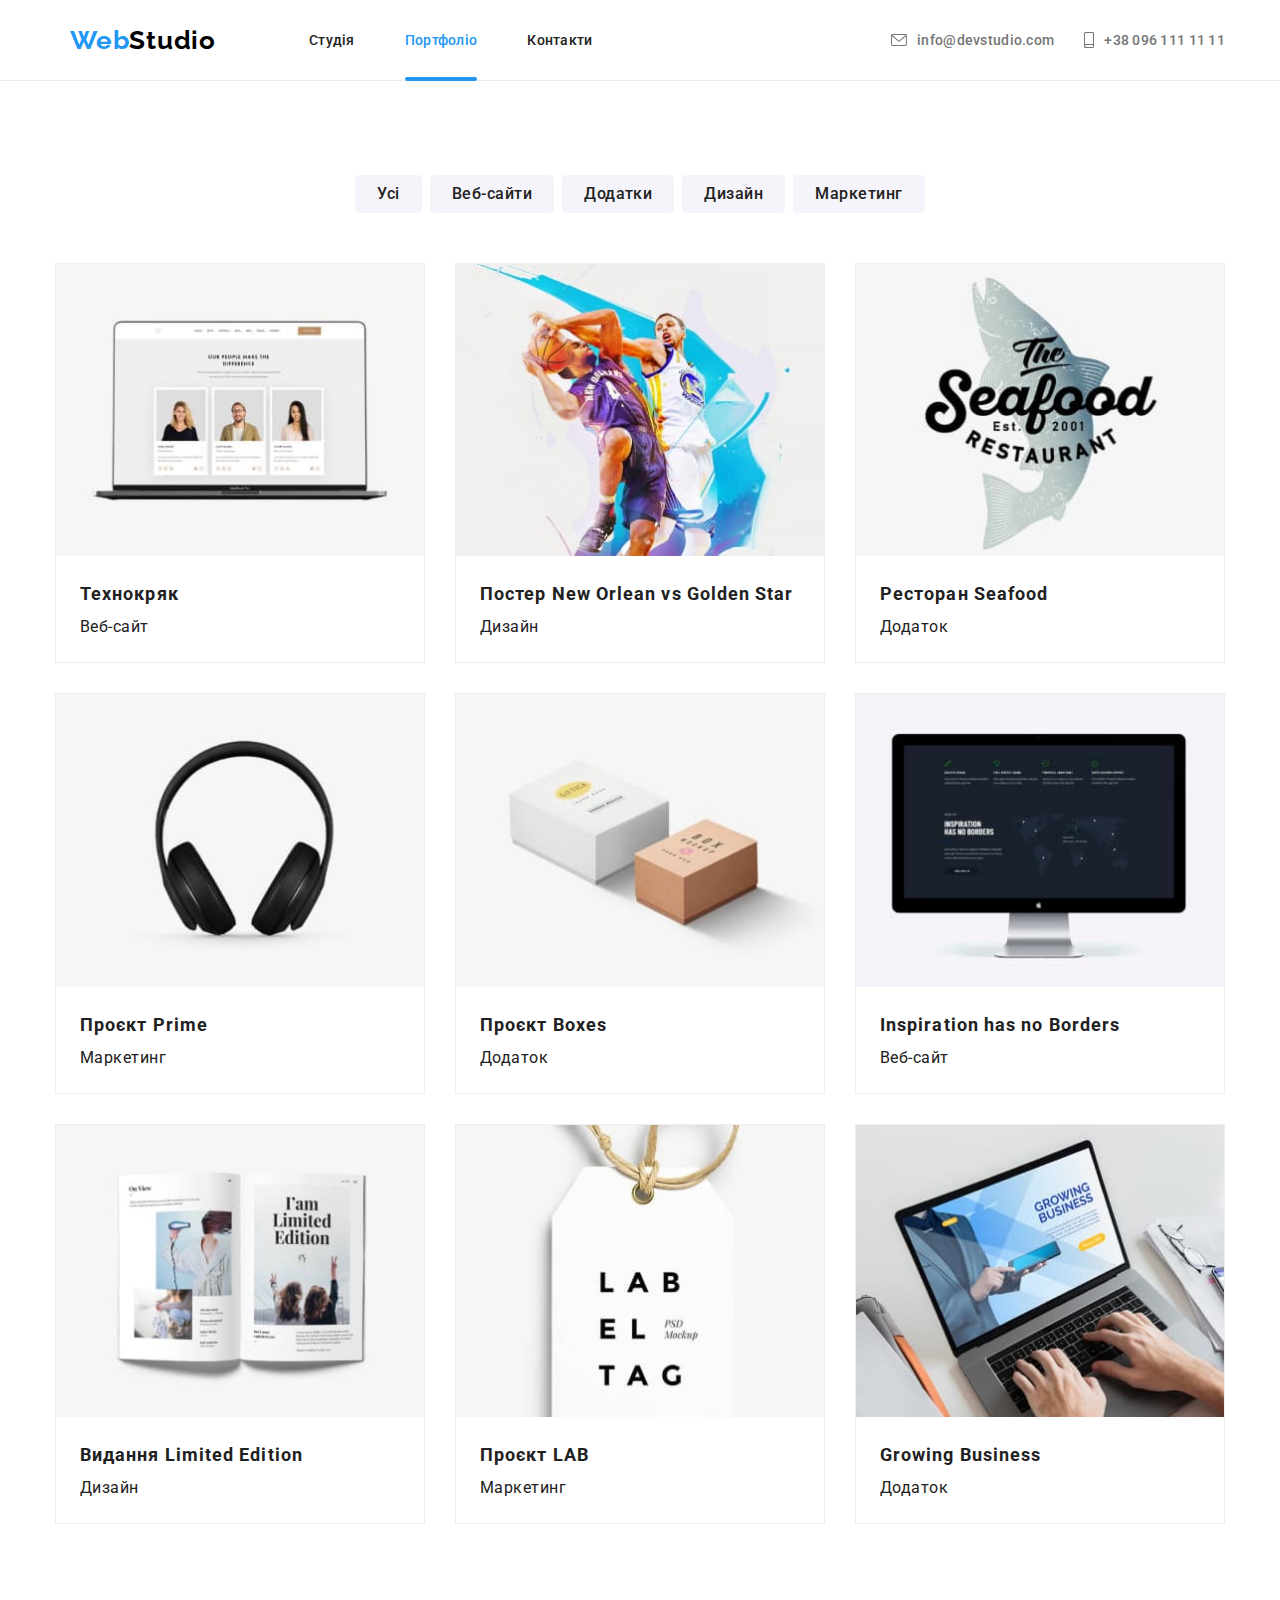
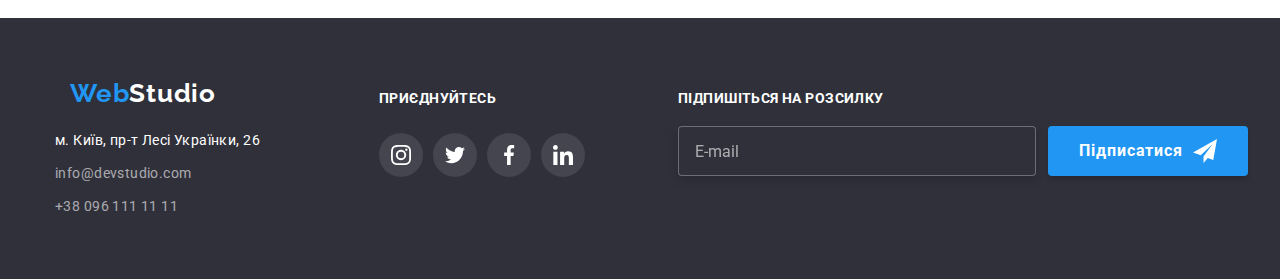
==== commit 179abf6d: "more portfolio images" ====
--- a/portfolio.html
+++ b/portfolio.html
@@ -81,7 +81,7 @@
                 <li class="project__item">
                     <a class="project__link" href="#">
                         <div class="project__wrap">
-                            <img src="./img/technocrack.jpg" alt="Технокряк" width="370" height="294">
+                            <img src="./img/technocrack-desktop.jpg" alt="Технокряк" width="370" height="294">
                             <p class="project__wrap-text">Ресурс пропонує комплексні пропозиції з різним рівнем функціоналу та сервісів. 
                                 Все це дозволить відвідувачу отримати вичерпні відомості про компанію чи приватну особу.</p>
                         </div>
@@ -94,7 +94,7 @@
                 <li class="project__item">
                     <a class="project__link" href="#">
                         <div class="project__wrap">
-                            <img src="./img/neworlean.jpg" alt="Постер New Orlean vs Golden Star" width="370" height="294">
+                            <img src="./img/neworlean-desktop.jpg" alt="Постер New Orlean vs Golden Star" width="370" height="294">
                             <p class="project__wrap-text">Ресурс пропонує комплексні пропозиції з різним рівнем функціоналу та сервісів. 
                                 Все це дозволить відвідувачу отримати вичерпні відомості про компанію чи приватну особу.</p>
                         </div>
@@ -107,7 +107,7 @@
                 <li class="project__item">
                     <a class="project__link" href="#">
                         <div class="project__wrap">
-                            <img src="./img/seafood.jpg" alt="Ресторан Seafood" width="370" height="294">
+                            <img src="./img/seafood-desktop.jpg" alt="Ресторан Seafood" width="370" height="294">
                             <p class="project__wrap-text">Ресурс пропонує комплексні пропозиції з різним рівнем функціоналу та сервісів. 
                                 Все це дозволить відвідувачу отримати вичерпні відомості про компанію чи приватну особу.</p>
                         </div>
@@ -120,7 +120,7 @@
                 <li class="project__item">
                     <a class="project__link" href="#">
                         <div class="project__wrap">
-                            <img src="./img/prime.jpg" alt="Проєкт Prime" width="370" height="294">
+                            <img src="./img/prime-desktop.jpg" alt="Проєкт Prime" width="370" height="294">
                             <p class="project__wrap-text">Ресурс пропонує комплексні пропозиції з різним рівнем функціоналу та сервісів. 
                                 Все це дозволить відвідувачу отримати вичерпні відомості про компанію чи приватну особу.</p>
                         </div>
@@ -133,7 +133,7 @@
                 <li class="project__item">
                     <a class="project__link" href="#">
                         <div class="project__wrap">
-                            <img src="./img/boxes.jpg" alt="Проєкт Boxes" width="370" height="294">
+                            <img src="./img/boxes-desktop.jpg" alt="Проєкт Boxes" width="370" height="294">
                             <p class="project__wrap-text">Ресурс пропонує комплексні пропозиції з різним рівнем функціоналу та сервісів. 
                                 Все це дозволить відвідувачу отримати вичерпні відомості про компанію чи приватну особу.</p>
                         </div>
@@ -146,7 +146,7 @@
                 <li class="project__item">
                     <a class="project__link" href="#">
                         <div class="project__wrap">
-                            <img src="./img/inspiration.jpg" alt="Inspiration has no Borders" width="370" height="294">
+                            <img src="./img/inspiration-desktop.jpg" alt="Inspiration has no Borders" width="370" height="294">
                             <p class="project__wrap-text">Ресурс пропонує комплексні пропозиції з різним рівнем функціоналу та сервісів. 
                                 Все це дозволить відвідувачу отримати вичерпні відомості про компанію чи приватну особу.</p>
                         </div>
@@ -159,7 +159,7 @@
                 <li class="project__item">
                     <a class="project__link" href="#">
                         <div class="project__wrap">
-                            <img src="./img/limited.jpg" alt="Видання Limited Edition" width="370" height="294">
+                            <img src="./img/limited-desktop.jpg" alt="Видання Limited Edition" width="370" height="294">
                             <p class="project__wrap-text">Ресурс пропонує комплексні пропозиції з різним рівнем функціоналу та сервісів. 
                                 Все це дозволить відвідувачу отримати вичерпні відомості про компанію чи приватну особу.</p>
                         </div>
@@ -172,7 +172,7 @@
                 <li class="project__item">
                     <a class="project__link" href="#">
                         <div class="project__wrap">
-                            <img src="./img/lab.jpg" alt="Проєкт LAB" width="370" height="294">
+                            <img src="./img/lab-desktop.jpg" alt="Проєкт LAB" width="370" height="294">
                             <p class="project__wrap-text">Ресурс пропонує комплексні пропозиції з різним рівнем функціоналу та сервісів. 
                                 Все це дозволить відвідувачу отримати вичерпні відомості про компанію чи приватну особу.</p>
                         </div>
@@ -185,7 +185,7 @@
                 <li class="project__item">
                     <a class="project__link" href="#">
                         <div class="project__wrap">
-                            <img src="./img/growing.jpg" alt="Growing Business" width="370" height="294">
+                            <img src="./img/growing-desktop.jpg" alt="Growing Business" width="370" height="294">
                             <p class="project__wrap-text">Ресурс пропонує комплексні пропозиції з різним рівнем функціоналу та сервісів. 
                                 Все це дозволить відвідувачу отримати вичерпні відомості про компанію чи приватну особу.</p>
                         </div>
--- a/css/main.min.css
+++ b/css/main.min.css
@@ -1 +1 @@
-/*! modern-normalize v1.1.0 | MIT License | https://github.com/sindresorhus/modern-normalize */*,::before,::after{-webkit-box-sizing:border-box;box-sizing:border-box}html{line-height:1.15;-webkit-text-size-adjust:100%;-moz-tab-size:4;-o-tab-size:4;tab-size:4}body{margin:0;font-family:system-ui,-apple-system,"Segoe UI",Roboto,Helvetica,Arial,sans-serif,"Apple Color Emoji","Segoe UI Emoji"}hr{height:0;color:inherit}abbr[title]{-webkit-text-decoration:underline dotted;text-decoration:underline dotted}b,strong{font-weight:bolder}code,kbd,samp,pre{font-family:ui-monospace,SFMono-Regular,Consolas,"Liberation Mono",Menlo,monospace;font-size:1em}small{font-size:80%}sub,sup{font-size:75%;line-height:0;position:relative;vertical-align:baseline}sub{bottom:-0.25em}sup{top:-0.5em}table{text-indent:0;border-color:inherit}button,input,optgroup,select,textarea{font-family:inherit;font-size:100%;line-height:1.15;margin:0}button,select{text-transform:none}button,[type=button],[type=reset],[type=submit]{-webkit-appearance:button;-moz-appearance:button;appearance:button}::-moz-focus-inner{border-style:none;padding:0}:-moz-focusring{outline:1px dotted ButtonText}:-moz-ui-invalid{box-shadow:none}legend{padding:0}progress{vertical-align:baseline}::-webkit-inner-spin-button,::-webkit-outer-spin-button{height:auto}[type=search]{-webkit-appearance:textfield;-moz-appearance:textfield;appearance:textfield;outline-offset:-2px}::-webkit-search-decoration{-webkit-appearance:none;appearance:none}::-webkit-file-upload-button{-webkit-appearance:button;appearance:button;font:inherit}summary{display:list-item}:root{--bgnd-gray: #2F303A;--bgnd-gray-main: rgba(47, 48, 58, 0.4);--bgnd-light-blue: rgba(33, 150, 243, 0.9);--bgnd-light-gray: #F5F4FA;--black-color: #000;--dark-gray: #212121;--dark-shadow: rgba(0, 0, 0, 0.15);--light-blue: #2196F3;--light-blue-bord: rgba(33, 150, 243, 1);--light-blue-select: #188CE8;--light-gray: #757575;--light-gray-bord: rgba(255, 255, 255, 0.3);--selection-color: #2196F3;--shadow-bord: rgba(33, 33, 33, 0.2);--white-color: #FFF;--white-bord: #ECECEC;--white-bord-menu: #EEEEEE;--logo-black: #000;--logo-light-blue: #2196F3;--logo-white: #FFF;--icon-dark: rgba(255, 255, 255, 0.1);--icon-gray: #AFB1B8;--icon-white: #fff;--time: 250ms;--time-effect: cubic-bezier(0.4, 0, 0.2, 1);--font-roboto: "Roboto", sans-serif;--font-raleway: "Raleway", sans-serif}body{font-family:var(--font-roboto);color:var(--light-gray)}h1,h2,h3,p{margin-top:0;margin-bottom:0}ul{margin-top:0;margin-bottom:0;padding-left:0;list-style:none}img{display:block;max-width:100%;height:auto}input{display:block;outline:none}.btn{display:-webkit-box;display:-ms-flexbox;display:flex;-webkit-box-align:center;-ms-flex-align:center;align-items:center;text-align:center;cursor:pointer}.container{width:1200px;margin:0 auto;padding:0 15px}@media screen and (max-width: 480px){.container{max-width:480px}}@media screen and (max-width: 768px){.container{max-width:768px}}.link{text-decoration:none}.section{padding-top:94px;padding-bottom:94px}.title-section{font-weight:700;font-size:36px;line-height:1.1667;text-align:center;letter-spacing:.03em;color:var(--dark-gray)}.title-uppercase{font-weight:700;font-size:14px;line-height:1.1429;letter-spacing:.03em;text-transform:uppercase}.visually-hidden{position:absolute;width:1px;height:1px;margin:-1px;border:0;padding:0;white-space:nowrap;-webkit-clip-path:inset(100%);clip-path:inset(100%);clip:rect(0 0 0 0);overflow:hidden}#subscribe-form{color:var(--light-gray)}.header{border-bottom:1px solid var(--white-bord);background-color:var(--white-color)}@media screen and (max-width: 767px){.header{position:relative}}.header__container{display:-webkit-box;display:-ms-flexbox;display:flex;-webkit-box-align:center;-ms-flex-align:center;align-items:center}.header__logo{margin-right:auto}@media screen and (min-width: 768px){.header__logo{margin-right:87px}}@media screen and (min-width: 1200px){.header__logo{margin-right:92px}}.header__logo span{color:var(--logo-black)}.logo{font-family:var(--font-raleway);font-weight:700;font-size:24px;line-height:1.1667;letter-spacing:.03em;padding-top:16px;padding-bottom:16px;padding-left:15px;color:var(--logo-light-blue);text-decoration:none}@media screen and (min-width: 768px){.logo{font-weight:700;font-size:24px;line-height:1.1667;padding-left:15px}}@media screen and (min-width: 1200px){.logo{font-weight:700;font-size:26px;line-height:1.1923}}.nav{display:none}@media screen and (min-width: 768px){.nav{display:-webkit-box;display:-ms-flexbox;display:flex;-webkit-box-align:center;-ms-flex-align:center;align-items:center}}.nav__item:not(:last-child){margin-right:50px}.nav__item{position:relative}.nav__link{position:relative;display:block;font-weight:500;font-size:14px;line-height:1.1429;letter-spacing:.02em;color:var(--dark-gray);padding-top:32px;padding-bottom:32px;-webkit-transition:color var(--time) var(--time-effect);transition:color var(--time) var(--time-effect)}.nav__link:hover,.nav__link:focus{color:var(--selection-color)}.nav__link:hover::after,.nav__link:focus::after{-webkit-transform:scaleX(1);transform:scaleX(1)}.nav__link--current{color:var(--selection-color)}.nav__link--current::after{position:absolute;content:"";display:block;bottom:-1px;width:100%;height:4px;border-radius:2px;background:var(--selection-color);-webkit-transition:-webkit-transform var(--time) var(--time-effect);transition:-webkit-transform var(--time) var(--time-effect);transition:transform var(--time) var(--time-effect);transition:transform var(--time) var(--time-effect), -webkit-transform var(--time) var(--time-effect)}.contact-list{display:none}@media screen and (min-width: 768px)and (max-width: 1199px){.contact-list{display:-webkit-box;display:-ms-flexbox;display:flex;-webkit-box-orient:vertical;-webkit-box-direction:normal;-ms-flex-direction:column;flex-direction:column;gap:10px;position:absolute;top:21px;right:15px}}@media screen and (min-width: 1200px){.contact-list{display:-webkit-box;display:-ms-flexbox;display:flex;margin-left:auto;gap:30px}}.contact-list__link{font-weight:500;font-size:12px;line-height:1.1667;letter-spacing:.02em;color:var(--light-gray);margin-left:auto;display:-webkit-box;display:-ms-flexbox;display:flex;-webkit-box-align:center;-ms-flex-align:center;align-items:center;fill:currentColor;-webkit-transition:color var(--time) var(--time-effect);transition:color var(--time) var(--time-effect)}@media screen and (min-width: 1200px){.contact-list__link{font-weight:500;font-size:14px;line-height:1.1429}}.contact-list__link:hover,.contact-list__link:focus{color:var(--selection-color);fill:currentColor}.contact-list__icon-envelope{margin-right:8px;width:14px;height:10px}@media screen and (min-width: 1200px){.contact-list__icon-envelope{margin-right:10px;width:16px;height:12px}}.contact-list__icon-tel{margin-right:8px;width:10px;height:14px}@media screen and (min-width: 1200px){.contact-list__icon-tel{margin-right:10px;width:10px;height:16px}}.hero{background-color:var(--bgnd-gray);max-width:1600px;margin:0 auto}@media screen and (max-width: 767px){.hero{display:-webkit-box;display:-ms-flexbox;display:flex;-webkit-box-pack:center;-ms-flex-pack:center;justify-content:center}}.hero--container{padding-top:200px;padding-bottom:200px;background-image:-webkit-gradient(linear, left top, right top, from(var(--bgnd-gray-main)), to(var(--bgnd-gray-main))),url(../img/bgnd-head.jpg);background-image:linear-gradient(to right, var(--bgnd-gray-main), var(--bgnd-gray-main)),url(../img/bgnd-head.jpg);background-repeat:no-repeat;background-size:cover;text-align:center;max-width:1600px;height:600px}@media screen and (max-width: 767px){.hero--container{padding-top:118px;padding-bottom:118px;height:400px;background-image:-webkit-gradient(linear, left top, right top, from(var(--bgnd-gray-main)), to(var(--bgnd-gray-main))),url(../img/bgnd-head-mobile.jpg);background-image:linear-gradient(to right, var(--bgnd-gray-main), var(--bgnd-gray-main)),url(../img/bgnd-head-mobile.jpg)}}.hero__title{font-weight:900;font-size:44px;line-height:1.36;text-align:center;letter-spacing:.06em;text-transform:uppercase;color:var(--white-color);margin-bottom:30px;max-width:696px;margin-left:auto;margin-right:auto}@media screen and (max-width: 767px){.hero__title{font-weight:900;font-size:26px;line-height:1.6154;max-width:360px}}.btn--header{-webkit-box-pack:center;-ms-flex-pack:center;justify-content:center;position:absolute;top:10px;right:15px;background-color:rgba(0,0,0,0);fill:var(--black-color);border:1px solid rgba(0,0,0,0)}@media screen and (min-width: 768px){.btn--header{display:none}}.btn--hero{font-family:var(--font-roboto);font-weight:700;font-size:16px;line-height:1.88;letter-spacing:.06em;-webkit-box-shadow:0px 4px 4px var(--dark-shadow);box-shadow:0px 4px 4px var(--dark-shadow);border-radius:4px;color:var(--white-color);background-color:var(--light-blue);padding:10px 32px;min-width:216px;margin:0 auto;border:none}@media screen and (max-width: 767px){.btn--hero{font-weight:700;font-size:16px;line-height:1.875;display:-webkit-box;display:-ms-flexbox;display:flex;-webkit-box-pack:center;-ms-flex-pack:center;justify-content:center;-webkit-box-align:center;-ms-flex-align:center;align-items:center;text-align:center;letter-spacing:.06em;padding:10px 24px;min-width:200px;height:50px}}.btn--modal-form{-webkit-box-pack:center;-ms-flex-pack:center;justify-content:center;margin-bottom:0;margin-left:124px;width:200px;height:50px;font-weight:700;font-size:16px;line-height:1.875;letter-spacing:.06em;color:var(--white-color);background:var(--light-blue);-webkit-box-shadow:0px 4px 4px var(--dark-shadow);box-shadow:0px 4px 4px var(--dark-shadow);border-radius:4px;padding:10px 52px;border:none;-webkit-transition:background-color var(--time) var(--time-effect),color var(--time) var(--time-effect);transition:background-color var(--time) var(--time-effect),color var(--time) var(--time-effect)}.btn--modal-form:hover,.btn--modal-form:focus{background-color:var(--light-blue-select);color:var(--white-color);-webkit-box-shadow:0px 4px 4px var(--dark-shadow);box-shadow:0px 4px 4px var(--dark-shadow);border-radius:4px}.btn--subs-form{-webkit-box-pack:center;-ms-flex-pack:center;justify-content:center;gap:10px;width:200px;height:50px;font-weight:700;font-size:16px;line-height:1.875;letter-spacing:.06em;color:var(--white-color);fill:var(--white-color);background-color:var(--light-blue);-webkit-box-shadow:0px 4px 4px var(--dark-shadow);box-shadow:0px 4px 4px var(--dark-shadow);border-radius:4px;border:none}.btn--link-filter{font-family:var(--font-roboto);font-weight:500;font-size:16px;line-height:1.625;letter-spacing:.03em;border-radius:4px;color:var(--dark-gray);padding:6px 22px;background:var(--bgnd-light-gray);border-radius:4px;border:none;-webkit-transition:color var(--time) var(--time-effect),background-color var(--time) var(--time-effect);transition:color var(--time) var(--time-effect),background-color var(--time) var(--time-effect)}.btn--link-filter:hover,.btn--link-filter:focus{background-color:var(--selection-color);color:var(--white-color);-webkit-box-shadow:0px 3px 1px rgba(0,0,0,.1),0px 1px 2px rgba(0,0,0,.08),0px 2px 2px rgba(0,0,0,.12);box-shadow:0px 3px 1px rgba(0,0,0,.1),0px 1px 2px rgba(0,0,0,.08),0px 2px 2px rgba(0,0,0,.12);border-radius:4px}.description{background-color:var(--white-color)}.description__list{display:-webkit-box;display:-ms-flexbox;display:flex}.description__item{width:270px}.description__item:not(:last-child){margin-right:30px}.description__icon-style{display:-webkit-box;display:-ms-flexbox;display:flex;-webkit-box-align:center;-ms-flex-align:center;align-items:center;-webkit-box-pack:center;-ms-flex-pack:center;justify-content:center;width:270px;height:120px;margin-bottom:30px;background:var(--bgnd-light-gray);border-radius:4px;fill:var(--dark-gray)}.description__title{color:var(--dark-gray);margin-bottom:10px}.description__text{font-size:14px;line-height:1.7143;letter-spacing:.03em}.occupation{padding-bottom:94px}.occupation__title{margin-bottom:50px;display:-webkit-box;display:-ms-flexbox;display:flex;text-align:center;-webkit-box-pack:center;-ms-flex-pack:center;justify-content:center}.occupation__list{display:-webkit-box;display:-ms-flexbox;display:flex;text-align:center;width:1170px;margin-right:-30px}.occupation__item{margin-right:30px;position:relative}.occupation__item:last-child{margin-right:0}.occupation__text{text-align:center;width:100%;height:70px;position:absolute;padding-top:27px;padding-bottom:27px;bottom:0;color:var(--white-color);background-color:rgba(47,48,58,.8)}.team{background-color:var(--bgnd-light-gray)}.team__title{margin-bottom:50px}.team__list{display:-webkit-box;display:-ms-flexbox;display:flex}.team__item{width:1170px;background:var(--white-color);-webkit-box-shadow:0px 1px 3px rgba(0,0,0,.12),0px 1px 1px rgba(0,0,0,.14),0px 2px 1px rgba(0,0,0,.2);box-shadow:0px 1px 3px rgba(0,0,0,.12),0px 1px 1px rgba(0,0,0,.14),0px 2px 1px rgba(0,0,0,.2);border-radius:0px 0px 4px 4px}.team__item:not(:last-child){margin-right:30px}.member{display:block}.member__pic{padding-top:0}.member__description{padding-top:30px;padding-bottom:30px}.member__social{margin-top:16px}.member__name{font-weight:500;font-size:16px;line-height:1.1875;text-align:center;letter-spacing:.03em;color:var(--dark-gray);margin-bottom:10px}.member__job-title{font-size:16px;line-height:1.1875;text-align:center;letter-spacing:.03em}.member__link{background-color:var(--white-color);fill:var(--icon-gray);-webkit-transition:fill var(--time) var(--time-effect),background-color var(--time) var(--time-effect);transition:fill var(--time) var(--time-effect),background-color var(--time) var(--time-effect)}.socials{display:-webkit-box;display:-ms-flexbox;display:flex;-webkit-box-align:center;-ms-flex-align:center;align-items:center;-webkit-box-pack:center;-ms-flex-pack:center;justify-content:center;gap:10px}.socials__link{display:-webkit-box;display:-ms-flexbox;display:flex;-webkit-box-align:center;-ms-flex-align:center;align-items:center;-webkit-box-pack:center;-ms-flex-pack:center;justify-content:center;width:44px;height:44px;border-radius:50%}.socials__link:hover,.socials__link:focus{fill:var(--icon-white);background-color:var(--selection-color)}.socials__link--footer{background-color:var(--icon-dark);fill:var(--icon-white);-webkit-transition:background-color var(--time) var(--time-effect);transition:background-color var(--time) var(--time-effect)}.customers{display:-webkit-box;display:-ms-flexbox;display:flex;-webkit-box-align:center;-ms-flex-align:center;align-items:center;-webkit-box-pack:center;-ms-flex-pack:center;justify-content:center;gap:30px;margin-top:50px}.customers__link{display:-webkit-box;display:-ms-flexbox;display:flex;-webkit-box-align:center;-ms-flex-align:center;align-items:center;-webkit-box-pack:center;-ms-flex-pack:center;justify-content:center;width:170px;height:92px;border:1px solid var(--icon-gray);border-radius:4px;fill:var(--icon-gray);-webkit-transition:fill var(--time) var(--time-effect),border var(--time) var(--time-effect);transition:fill var(--time) var(--time-effect),border var(--time) var(--time-effect)}.customers__link:hover,.customers__link:focus{border:1px solid var(--selection-color);fill:var(--selection-color)}.footer{background-color:var(--bgnd-gray)}.footer__container{display:-webkit-box;display:-ms-flexbox;display:flex;-webkit-box-pack:start;-ms-flex-pack:start;justify-content:flex-start;gap:70px}.footer__header{display:block;padding-top:60px;padding-bottom:60px}.footer__logo{margin-right:93px}.footer__logo span{color:var(--logo-white)}.footer__address{margin-top:20px}.footer__item:not(:last-child){margin-bottom:9px}.footer__link{font-style:normal;font-size:14px;line-height:1.71;letter-spacing:.03em;text-decoration:none}.footer__link--place{color:var(--white-color)}.footer__link--contacts{color:rgba(255,255,255,.6)}.footer__link:hover,.footer__link:focus{color:var(--selection-color)}.footer__socials{display:-webkit-box;display:-ms-flexbox;display:flex;width:206px;-ms-flex-wrap:wrap;flex-wrap:wrap;padding-top:72px;padding-bottom:100px}.footer__title{color:var(--white-color);margin-bottom:20px}.footer__subs-form{display:-webkit-box;display:-ms-flexbox;display:flex;-ms-flex-wrap:wrap;flex-wrap:wrap;width:570px;height:86px;margin-left:23px;padding-top:72px;padding-bottom:94px}.subs-form{display:-webkit-box;display:-ms-flexbox;display:flex;-webkit-box-pack:start;-ms-flex-pack:start;justify-content:flex-start;-ms-flex-wrap:nowrap;flex-wrap:nowrap;-webkit-box-align:center;-ms-flex-align:center;align-items:center;gap:12px}.subs-form__label{display:-webkit-box;display:-ms-flexbox;display:flex;font-size:16px;line-height:1.25;-webkit-box-align:center;-ms-flex-align:center;align-items:center;letter-spacing:.03em}.subs-form__input{width:358px;height:50px;border:1px solid var(--light-gray-bord);-webkit-filter:drop-shadow(0px 4px 4px var(--dark-shadow));filter:drop-shadow(0px 4px 4px var(--dark-shadow));border-radius:4px;background-color:var(--bgnd-gray);padding:15px 16px;resize:none}.subs-form__input::-webkit-input-placeholder{color:rgba(255,255,255,.6)}.subs-form__input::-moz-placeholder{color:rgba(255,255,255,.6)}.subs-form__input:-ms-input-placeholder{color:rgba(255,255,255,.6)}.subs-form__input::-ms-input-placeholder{color:rgba(255,255,255,.6)}.subs-form__input::placeholder{color:rgba(255,255,255,.6)}.backdrop{position:fixed;top:0;left:0;width:100%;height:100%;background-color:rgba(0,0,0,.2);-webkit-transition:opacity var(--time) var(--time-effect),visibility var(--time) var(--time-effect);transition:opacity var(--time) var(--time-effect),visibility var(--time) var(--time-effect)}.is-hidden{opacity:0;visibility:hidden;pointer-events:none}.modal{position:absolute;left:50%;top:50%;width:528px;height:581px;-webkit-transform:translate(-50%, -50%);transform:translate(-50%, -50%);background-color:var(--white-color);-webkit-box-shadow:0px 1px 3px rgba(0,0,0,.12),0px 1px 1px rgba(0,0,0,.14),0px 2px 1px rgba(0,0,0,.2);box-shadow:0px 1px 3px rgba(0,0,0,.12),0px 1px 1px rgba(0,0,0,.14),0px 2px 1px rgba(0,0,0,.2);border-radius:4px}.modal__btn{-webkit-box-pack:center;-ms-flex-pack:center;justify-content:center;position:absolute;top:8px;right:8px;width:30px;height:30px;border-radius:50%;border:1px solid rgba(0,0,0,.1);background-color:rgba(0,0,0,0);padding:0;fill:var(--black-color);-webkit-transition:fill var(--time) var(--time-effect);transition:fill var(--time) var(--time-effect)}.modal__btn:hover,.modal__btn:focus{fill:var(--selection-color)}.modal__icon{width:18px;height:18px}.modal-form{padding:40px 40px;max-width:528px}.modal-form__header{font-weight:700;font-size:20px;line-height:1.15;text-align:center;letter-spacing:.03em;color:var(--dark-gray);display:block;margin-top:0;margin-bottom:12px}.modal-form__input{height:40px;border:1px solid var(--shadow-bord);border-radius:4px;padding:12px 12px 12px 42px;color:var(--dark-gray);-webkit-transition:border var(--time) var(--time-effect);transition:border var(--time) var(--time-effect)}.modal-form__input:hover+svg,.modal-form__input:focus+svg{fill:var(--selection-color)}.modal-form__input:hover,.modal-form__input:focus{border:1px solid var(--light-blue-bord)}.modal-form__label{display:-webkit-box;display:-ms-flexbox;display:flex;-webkit-box-orient:vertical;-webkit-box-direction:normal;-ms-flex-direction:column;flex-direction:column;font-size:12px;line-height:1.1667;letter-spacing:.01em;position:relative;fill:var(--dark-gray)}.modal-form__label:not(:last-child){margin-bottom:10px}.modal-form__input,.modal-form__textarea{display:block;width:100%;margin-top:4px;outline:none}.modal-form__icon{position:absolute;bottom:11px;left:12px;-webkit-transition:fill var(--time) var(--time-effect);transition:fill var(--time) var(--time-effect)}.modal-form__textarea{border:1px solid var(--shadow-bord);border-radius:4px;margin-top:4px;-webkit-transition:border var(--time) var(--time-effect);transition:border var(--time) var(--time-effect);height:120px;resize:none;padding:12px 16px}.modal-form__textarea::-webkit-input-placeholder{color:rgba(117,117,117,.5)}.modal-form__textarea::-moz-placeholder{color:rgba(117,117,117,.5)}.modal-form__textarea:-ms-input-placeholder{color:rgba(117,117,117,.5)}.modal-form__textarea::-ms-input-placeholder{color:rgba(117,117,117,.5)}.modal-form__textarea::placeholder{color:rgba(117,117,117,.5)}.modal-form__textarea:hover,.modal-form__textarea:focus{border:1px solid var(--light-blue-bord)}.modal-form__checkbox{display:-webkit-box;display:-ms-flexbox;display:flex;-webkit-box-align:center;-ms-flex-align:center;align-items:center;-webkit-box-pack:start;-ms-flex-pack:start;justify-content:flex-start;margin-top:20px;margin-left:12px;height:24px;margin-bottom:30px}.modal-form__checkbox label{position:relative}.modal-form__checkbox label::before{position:absolute;top:5px;left:2px;display:inline-block;content:"";width:16px;height:15px;border:1px solid var(--dark-gray);border-radius:2px;margin-right:7px;cursor:pointer;-webkit-transition:background-color var(--time) var(--time-effect),border var(--time) var(--time-effect);transition:background-color var(--time) var(--time-effect),border var(--time) var(--time-effect)}.modal-form__checkbox input:checked+label::before{background-color:var(--selection-color);background-image:url(../img/check.svg);background-position:center;background-repeat:no-repeat;border:1px solid var(--selection-color)}.modal-form__checkbox-label{display:inline-block;font-size:14px;line-height:1.7143;letter-spacing:.03em;padding-left:25px}.modal-form__checkbox-link{color:var(--light-blue)}.link-filter{display:-webkit-box;display:-ms-flexbox;display:flex;margin-bottom:50px;-webkit-box-pack:center;-ms-flex-pack:center;justify-content:center}.link-filter__item:not(:last-child){margin-right:8px}.project{display:-webkit-box;display:-ms-flexbox;display:flex;-ms-flex-wrap:wrap;flex-wrap:wrap;gap:30px}.project__item{background:var(--white-color);border:1px solid var(--white-bord-menu);max-width:370px;-webkit-transition:-webkit-box-shadow var(--time) var(--time-effect);transition:-webkit-box-shadow var(--time) var(--time-effect);transition:box-shadow var(--time) var(--time-effect);transition:box-shadow var(--time) var(--time-effect), -webkit-box-shadow var(--time) var(--time-effect)}.project__name{padding-left:24px;padding-top:20px;padding-bottom:20px}.project__title{font-weight:700;font-size:18px;line-height:2;letter-spacing:.06em;color:var(--dark-gray)}.project__link{display:block;text-decoration:none}.project__link:hover,.project__link:focus{background:var(--white-color);border:1px solid var(--white-bord-menu);-webkit-box-shadow:0px 1px 1px rgba(0,0,0,.12),0px 4px 4px rgba(0,0,0,.06),1px 4px 6px rgba(0,0,0,.16);box-shadow:0px 1px 1px rgba(0,0,0,.12),0px 4px 4px rgba(0,0,0,.06),1px 4px 6px rgba(0,0,0,.16)}.project__link:hover .project__wrap-text,.project__link:focus .project__wrap-text{-webkit-transform:translateY(0%);transform:translateY(0%)}.project__wrap{position:relative;overflow:hidden}.project__text{font-size:16px;line-height:1.875;letter-spacing:.03em;color:var(--dark-gray)}.project__wrap-text{font-size:18px;line-height:1.5556;letter-spacing:.03em;color:var(--white-color);background-color:var(--bgnd-light-blue);position:absolute;top:0;left:0;width:100%;height:100%;padding:63px 24px;overflow:hidden;-webkit-transform:translateY(101%);transform:translateY(101%);-webkit-transition:-webkit-transform var(--time) var(--time-effect);transition:-webkit-transform var(--time) var(--time-effect);transition:transform var(--time) var(--time-effect);transition:transform var(--time) var(--time-effect), -webkit-transform var(--time) var(--time-effect)}/*# sourceMappingURL=main.min.css.map */+/*! modern-normalize v1.1.0 | MIT License | https://github.com/sindresorhus/modern-normalize */*,::before,::after{-webkit-box-sizing:border-box;box-sizing:border-box}html{line-height:1.15;-webkit-text-size-adjust:100%;-moz-tab-size:4;-o-tab-size:4;tab-size:4}body{margin:0;font-family:system-ui,-apple-system,"Segoe UI",Roboto,Helvetica,Arial,sans-serif,"Apple Color Emoji","Segoe UI Emoji"}hr{height:0;color:inherit}abbr[title]{-webkit-text-decoration:underline dotted;text-decoration:underline dotted}b,strong{font-weight:bolder}code,kbd,samp,pre{font-family:ui-monospace,SFMono-Regular,Consolas,"Liberation Mono",Menlo,monospace;font-size:1em}small{font-size:80%}sub,sup{font-size:75%;line-height:0;position:relative;vertical-align:baseline}sub{bottom:-0.25em}sup{top:-0.5em}table{text-indent:0;border-color:inherit}button,input,optgroup,select,textarea{font-family:inherit;font-size:100%;line-height:1.15;margin:0}button,select{text-transform:none}button,[type=button],[type=reset],[type=submit]{-webkit-appearance:button;-moz-appearance:button;appearance:button}::-moz-focus-inner{border-style:none;padding:0}:-moz-focusring{outline:1px dotted ButtonText}:-moz-ui-invalid{box-shadow:none}legend{padding:0}progress{vertical-align:baseline}::-webkit-inner-spin-button,::-webkit-outer-spin-button{height:auto}[type=search]{-webkit-appearance:textfield;-moz-appearance:textfield;appearance:textfield;outline-offset:-2px}::-webkit-search-decoration{-webkit-appearance:none;appearance:none}::-webkit-file-upload-button{-webkit-appearance:button;appearance:button;font:inherit}summary{display:list-item}:root{--bgnd-gray: #2F303A;--bgnd-gray-main: rgba(47, 48, 58, 0.4);--bgnd-light-blue: rgba(33, 150, 243, 0.9);--bgnd-light-gray: #F5F4FA;--black-color: #000;--dark-gray: #212121;--dark-shadow: rgba(0, 0, 0, 0.15);--light-blue: #2196F3;--light-blue-bord: rgba(33, 150, 243, 1);--light-blue-select: #188CE8;--light-gray: #757575;--light-gray-bord: rgba(255, 255, 255, 0.3);--selection-color: #2196F3;--shadow-bord: rgba(33, 33, 33, 0.2);--white-color: #FFF;--white-bord: #ECECEC;--white-bord-menu: #EEEEEE;--logo-black: #000;--logo-light-blue: #2196F3;--logo-white: #FFF;--icon-dark: rgba(255, 255, 255, 0.1);--icon-gray: #AFB1B8;--icon-white: #fff;--time: 250ms;--time-effect: cubic-bezier(0.4, 0, 0.2, 1);--font-roboto: "Roboto", sans-serif;--font-raleway: "Raleway", sans-serif}body{font-family:var(--font-roboto);color:var(--light-gray)}h1,h2,h3,p{margin-top:0;margin-bottom:0}ul{margin-top:0;margin-bottom:0;padding-left:0;list-style:none}img{display:block;max-width:100%;height:auto}input{display:block;outline:none}.btn{display:-webkit-box;display:-ms-flexbox;display:flex;-webkit-box-align:center;-ms-flex-align:center;align-items:center;text-align:center;cursor:pointer}.container{max-width:767px;margin:0 auto;padding:0 15px}@media screen and (min-width: 768px){.container{max-width:1199px}}@media screen and (min-width: 1200px){.container{min-width:1200px}}.link{text-decoration:none}.section{padding-top:60px;padding-bottom:60px}@media screen and (min-width: 1200px){.section{padding-top:94px;padding-bottom:94px}}.title-section{font-weight:700;font-size:36px;line-height:1.1667;text-align:center;letter-spacing:.03em;color:var(--dark-gray)}.title-uppercase{font-weight:700;font-size:14px;line-height:1.1429;letter-spacing:.03em;text-transform:uppercase}.visually-hidden{position:absolute;width:1px;height:1px;margin:-1px;border:0;padding:0;white-space:nowrap;-webkit-clip-path:inset(100%);clip-path:inset(100%);clip:rect(0 0 0 0);overflow:hidden}#subscribe-form{color:var(--light-gray)}.header{border-bottom:1px solid var(--white-bord);background-color:var(--white-color)}@media screen and (max-width: 767px){.header{position:relative}}.header__container{display:-webkit-box;display:-ms-flexbox;display:flex;-webkit-box-align:center;-ms-flex-align:center;align-items:center}.header__logo{margin-right:auto}@media screen and (min-width: 768px){.header__logo{margin-right:87px}}@media screen and (min-width: 1200px){.header__logo{margin-right:93px}}.header__logo span{color:var(--logo-black)}.logo{font-family:var(--font-raleway);font-weight:700;font-size:24px;line-height:1.1667;letter-spacing:.03em;padding-top:16px;padding-bottom:16px;padding-left:15px;color:var(--logo-light-blue);text-decoration:none}@media screen and (min-width: 768px){.logo{font-weight:700;font-size:24px;line-height:1.1667;padding-left:15px}}@media screen and (min-width: 1200px){.logo{font-weight:700;font-size:26px;line-height:1.1923}}.nav{display:none}@media screen and (min-width: 768px){.nav{display:-webkit-box;display:-ms-flexbox;display:flex;-webkit-box-align:center;-ms-flex-align:center;align-items:center}}.nav__item:not(:last-child){margin-right:50px}.nav__item{position:relative}.nav__link{position:relative;display:block;font-weight:500;font-size:14px;line-height:1.1429;letter-spacing:.02em;color:var(--dark-gray);padding-top:32px;padding-bottom:32px;-webkit-transition:color var(--time) var(--time-effect);transition:color var(--time) var(--time-effect)}.nav__link:hover,.nav__link:focus{color:var(--selection-color)}.nav__link:hover::after,.nav__link:focus::after{-webkit-transform:scaleX(1);transform:scaleX(1)}.nav__link--current{color:var(--selection-color)}.nav__link--current::after{position:absolute;content:"";display:block;bottom:-1px;width:100%;height:4px;border-radius:2px;background:var(--selection-color);-webkit-transition:-webkit-transform var(--time) var(--time-effect);transition:-webkit-transform var(--time) var(--time-effect);transition:transform var(--time) var(--time-effect);transition:transform var(--time) var(--time-effect), -webkit-transform var(--time) var(--time-effect)}.contact-list{display:none}@media screen and (min-width: 768px)and (max-width: 1199px){.contact-list{display:-webkit-box;display:-ms-flexbox;display:flex;-webkit-box-orient:vertical;-webkit-box-direction:normal;-ms-flex-direction:column;flex-direction:column;gap:10px;position:absolute;top:21px;right:15px}}@media screen and (min-width: 1200px){.contact-list{display:-webkit-box;display:-ms-flexbox;display:flex;margin-left:auto;gap:30px}}.contact-list__link{font-weight:500;font-size:12px;line-height:1.1667;letter-spacing:.02em;color:var(--light-gray);margin-left:auto;display:-webkit-box;display:-ms-flexbox;display:flex;-webkit-box-align:center;-ms-flex-align:center;align-items:center;fill:currentColor;-webkit-transition:color var(--time) var(--time-effect);transition:color var(--time) var(--time-effect)}@media screen and (min-width: 1200px){.contact-list__link{font-weight:500;font-size:14px;line-height:1.1429}}.contact-list__link:hover,.contact-list__link:focus{color:var(--selection-color);fill:currentColor}.contact-list__icon-envelope{margin-right:8px;width:14px;height:10px}@media screen and (min-width: 1200px){.contact-list__icon-envelope{margin-right:10px;width:16px;height:12px}}.contact-list__icon-tel{margin-right:8px;width:10px;height:14px}@media screen and (min-width: 1200px){.contact-list__icon-tel{margin-right:10px;width:10px;height:16px}}.hero{display:-webkit-box;display:-ms-flexbox;display:flex;-webkit-box-pack:center;-ms-flex-pack:center;justify-content:center;background-color:var(--bgnd-gray);margin:0 auto}@media screen and (min-width: 1200px){.hero{max-width:1600px}}.hero--container{padding-top:118px;padding-bottom:118px;height:400px;background-image:-webkit-gradient(linear, left top, right top, from(var(--bgnd-gray-main)), to(var(--bgnd-gray-main))),url(../img/head-mobile.jpg);background-image:linear-gradient(to right, var(--bgnd-gray-main), var(--bgnd-gray-main)),url(../img/head-mobile.jpg);background-repeat:no-repeat;background-size:cover;text-align:center}@media screen and (min-width: 768px){.hero--container{background-image:-webkit-gradient(linear, left top, right top, from(var(--bgnd-gray-main)), to(var(--bgnd-gray-main))),url(../img/head-tablet.jpg);background-image:linear-gradient(to right, var(--bgnd-gray-main), var(--bgnd-gray-main)),url(../img/head-tablet.jpg)}}@media screen and (min-width: 1200px){.hero--container{padding-top:200px;padding-bottom:200px;background-image:-webkit-gradient(linear, left top, right top, from(var(--bgnd-gray-main)), to(var(--bgnd-gray-main))),url(../img/head-desktop.jpg);background-image:linear-gradient(to right, var(--bgnd-gray-main), var(--bgnd-gray-main)),url(../img/head-desktop.jpg);max-width:1600px;height:600px}}.hero__title{font-weight:900;font-size:26px;line-height:1.6154;max-width:360px;text-align:center;letter-spacing:.06em;text-transform:uppercase;color:var(--white-color);margin-bottom:30px;margin-left:auto;margin-right:auto}@media screen and (min-width: 1200px){.hero__title{font-weight:900;font-size:44px;line-height:1.36;max-width:696px}}.btn--header{-webkit-box-pack:center;-ms-flex-pack:center;justify-content:center;position:absolute;top:10px;right:15px;background-color:rgba(0,0,0,0);fill:var(--black-color);border:1px solid rgba(0,0,0,0)}@media screen and (min-width: 768px){.btn--header{display:none}}.btn--hero{font-family:var(--font-roboto);font-weight:700;font-size:16px;line-height:1.875;display:-webkit-box;display:-ms-flexbox;display:flex;-webkit-box-pack:center;-ms-flex-pack:center;justify-content:center;-webkit-box-align:center;-ms-flex-align:center;align-items:center;text-align:center;letter-spacing:.06em;-webkit-box-shadow:0px 4px 4px var(--dark-shadow);box-shadow:0px 4px 4px var(--dark-shadow);border-radius:4px;color:var(--white-color);background-color:var(--light-blue);padding:10px 24px;min-width:200px;height:50px;margin:0 auto;border:none}@media screen and (min-width: 1200px){.btn--hero{font-weight:700;font-size:16px;line-height:1.875;padding:10px 32px;min-width:216px}}.btn--modal-form{-webkit-box-pack:center;-ms-flex-pack:center;justify-content:center;margin-bottom:0;margin-left:124px;width:200px;height:50px;font-weight:700;font-size:16px;line-height:1.875;letter-spacing:.06em;color:var(--white-color);background:var(--light-blue);-webkit-box-shadow:0px 4px 4px var(--dark-shadow);box-shadow:0px 4px 4px var(--dark-shadow);border-radius:4px;padding:10px 52px;border:none;-webkit-transition:background-color var(--time) var(--time-effect),color var(--time) var(--time-effect);transition:background-color var(--time) var(--time-effect),color var(--time) var(--time-effect)}.btn--modal-form:hover,.btn--modal-form:focus{background-color:var(--light-blue-select);color:var(--white-color);-webkit-box-shadow:0px 4px 4px var(--dark-shadow);box-shadow:0px 4px 4px var(--dark-shadow);border-radius:4px}.btn--subs-form{-webkit-box-pack:center;-ms-flex-pack:center;justify-content:center;gap:10px;width:200px;height:50px;font-weight:700;font-size:16px;line-height:1.875;letter-spacing:.06em;color:var(--white-color);fill:var(--white-color);background-color:var(--light-blue);-webkit-box-shadow:0px 4px 4px var(--dark-shadow);box-shadow:0px 4px 4px var(--dark-shadow);border-radius:4px;border:none}.btn--link-filter{font-family:var(--font-roboto);font-weight:500;font-size:16px;line-height:1.625;letter-spacing:.03em;border-radius:4px;color:var(--dark-gray);padding:6px 22px;background:var(--bgnd-light-gray);border-radius:4px;border:none;-webkit-transition:color var(--time) var(--time-effect),background-color var(--time) var(--time-effect);transition:color var(--time) var(--time-effect),background-color var(--time) var(--time-effect)}.btn--link-filter:hover,.btn--link-filter:focus{background-color:var(--selection-color);color:var(--white-color);-webkit-box-shadow:0px 3px 1px rgba(0,0,0,.1),0px 1px 2px rgba(0,0,0,.08),0px 2px 2px rgba(0,0,0,.12);box-shadow:0px 3px 1px rgba(0,0,0,.1),0px 1px 2px rgba(0,0,0,.08),0px 2px 2px rgba(0,0,0,.12);border-radius:4px}.description{background-color:var(--white-color)}.description__list{display:-webkit-box;display:-ms-flexbox;display:flex}@media screen and (max-width: 767px){.description__list{-webkit-box-orient:vertical;-webkit-box-direction:normal;-ms-flex-direction:column;flex-direction:column;-webkit-box-align:center;-ms-flex-align:center;align-items:center}}@media screen and (min-width: 768px)and (max-width: 1199px){.description__list{gap:30px;-ms-flex-wrap:wrap;flex-wrap:wrap;-webkit-box-align:center;-ms-flex-align:center;align-items:center;-webkit-box-pack:center;-ms-flex-pack:center;justify-content:center}}@media screen and (min-width: 1200px){.description__list{-webkit-box-orient:horizontal;-webkit-box-direction:normal;-ms-flex-direction:row;flex-direction:row}}.description__item{max-width:450px}@media screen and (max-width: 767px){.description__item{-webkit-box-pack:center;-ms-flex-pack:center;justify-content:center}.description__item:not(:first-child){margin-top:30px}}@media screen and (min-width: 768px)and (max-width: 1199px){.description__item{width:354px}}@media screen and (min-width: 1200px){.description__item{width:270px}.description__item:not(:last-child){margin-right:30px}}.description__icon-style{display:-webkit-box;display:-ms-flexbox;display:flex;-webkit-box-align:center;-ms-flex-align:center;align-items:center;-webkit-box-pack:center;-ms-flex-pack:center;justify-content:center;width:450px;height:120px;margin-bottom:30px;background:var(--bgnd-light-gray);border-radius:4px;fill:var(--dark-gray)}@media screen and (min-width: 768px){.description__icon-style{width:354px;height:120px}}@media screen and (min-width: 1200px){.description__icon-style{width:270px;height:120px}}.description__title{color:var(--dark-gray);margin-bottom:10px}@media screen and (max-width: 767px){.description__title{text-align:center}}.description__text{font-size:14px;line-height:1.7143;letter-spacing:.03em}.occupation{display:none}@media screen and (min-width: 1200px){.occupation{display:-webkit-box;display:-ms-flexbox;display:flex;padding-bottom:94px}}.occupation__title{margin-bottom:50px;display:-webkit-box;display:-ms-flexbox;display:flex;text-align:center;-webkit-box-pack:center;-ms-flex-pack:center;justify-content:center}.occupation__list{display:-webkit-box;display:-ms-flexbox;display:flex;text-align:center;width:1170px;margin-right:-30px}.occupation__item{margin-right:30px;position:relative}.occupation__item:last-child{margin-right:0}.occupation__text{text-align:center;width:100%;height:70px;position:absolute;padding-top:27px;padding-bottom:27px;bottom:0;color:var(--white-color);background-color:rgba(47,48,58,.8)}.team{background-color:var(--bgnd-light-gray)}.team__title{margin-bottom:50px}.team__list{display:-webkit-box;display:-ms-flexbox;display:flex}.team__item{width:1170px;background:var(--white-color);-webkit-box-shadow:0px 1px 3px rgba(0,0,0,.12),0px 1px 1px rgba(0,0,0,.14),0px 2px 1px rgba(0,0,0,.2);box-shadow:0px 1px 3px rgba(0,0,0,.12),0px 1px 1px rgba(0,0,0,.14),0px 2px 1px rgba(0,0,0,.2);border-radius:0px 0px 4px 4px}.team__item:not(:last-child){margin-right:30px}.member{display:block}.member__pic{padding-top:0}.member__description{padding-top:30px;padding-bottom:30px}.member__social{margin-top:16px}.member__name{font-weight:500;font-size:16px;line-height:1.1875;text-align:center;letter-spacing:.03em;color:var(--dark-gray);margin-bottom:10px}.member__job-title{font-size:16px;line-height:1.1875;text-align:center;letter-spacing:.03em}.member__link{background-color:var(--white-color);fill:var(--icon-gray);-webkit-transition:fill var(--time) var(--time-effect),background-color var(--time) var(--time-effect);transition:fill var(--time) var(--time-effect),background-color var(--time) var(--time-effect)}.socials{display:-webkit-box;display:-ms-flexbox;display:flex;-webkit-box-align:center;-ms-flex-align:center;align-items:center;-webkit-box-pack:center;-ms-flex-pack:center;justify-content:center;gap:10px}.socials__link{display:-webkit-box;display:-ms-flexbox;display:flex;-webkit-box-align:center;-ms-flex-align:center;align-items:center;-webkit-box-pack:center;-ms-flex-pack:center;justify-content:center;width:44px;height:44px;border-radius:50%}.socials__link:hover,.socials__link:focus{fill:var(--icon-white);background-color:var(--selection-color)}.socials__link--footer{background-color:var(--icon-dark);fill:var(--icon-white);-webkit-transition:background-color var(--time) var(--time-effect);transition:background-color var(--time) var(--time-effect)}.customers{display:-webkit-box;display:-ms-flexbox;display:flex;-webkit-box-align:center;-ms-flex-align:center;align-items:center;-webkit-box-pack:center;-ms-flex-pack:center;justify-content:center;gap:30px;margin-top:50px}.customers__link{display:-webkit-box;display:-ms-flexbox;display:flex;-webkit-box-align:center;-ms-flex-align:center;align-items:center;-webkit-box-pack:center;-ms-flex-pack:center;justify-content:center;width:170px;height:92px;border:1px solid var(--icon-gray);border-radius:4px;fill:var(--icon-gray);-webkit-transition:fill var(--time) var(--time-effect),border var(--time) var(--time-effect);transition:fill var(--time) var(--time-effect),border var(--time) var(--time-effect)}.customers__link:hover,.customers__link:focus{border:1px solid var(--selection-color);fill:var(--selection-color)}.footer{background-color:var(--bgnd-gray)}.footer__container{display:-webkit-box;display:-ms-flexbox;display:flex;-webkit-box-pack:start;-ms-flex-pack:start;justify-content:flex-start;gap:70px}.footer__header{display:block;padding-top:60px;padding-bottom:60px}.footer__logo{margin-right:93px}.footer__logo span{color:var(--logo-white)}.footer__address{margin-top:20px}.footer__item:not(:last-child){margin-bottom:9px}.footer__link{font-style:normal;font-size:14px;line-height:1.71;letter-spacing:.03em;text-decoration:none}.footer__link--place{color:var(--white-color)}.footer__link--contacts{color:rgba(255,255,255,.6)}.footer__link:hover,.footer__link:focus{color:var(--selection-color)}.footer__socials{display:-webkit-box;display:-ms-flexbox;display:flex;width:206px;-ms-flex-wrap:wrap;flex-wrap:wrap;padding-top:72px;padding-bottom:100px}.footer__title{color:var(--white-color);margin-bottom:20px}.footer__subs-form{display:-webkit-box;display:-ms-flexbox;display:flex;-ms-flex-wrap:wrap;flex-wrap:wrap;width:570px;height:86px;margin-left:23px;padding-top:72px;padding-bottom:94px}.subs-form{display:-webkit-box;display:-ms-flexbox;display:flex;-webkit-box-pack:start;-ms-flex-pack:start;justify-content:flex-start;-ms-flex-wrap:nowrap;flex-wrap:nowrap;-webkit-box-align:center;-ms-flex-align:center;align-items:center;gap:12px}.subs-form__label{display:-webkit-box;display:-ms-flexbox;display:flex;font-size:16px;line-height:1.25;-webkit-box-align:center;-ms-flex-align:center;align-items:center;letter-spacing:.03em}.subs-form__input{width:358px;height:50px;border:1px solid var(--light-gray-bord);-webkit-filter:drop-shadow(0px 4px 4px var(--dark-shadow));filter:drop-shadow(0px 4px 4px var(--dark-shadow));border-radius:4px;background-color:var(--bgnd-gray);padding:15px 16px;resize:none}.subs-form__input::-webkit-input-placeholder{color:rgba(255,255,255,.6)}.subs-form__input::-moz-placeholder{color:rgba(255,255,255,.6)}.subs-form__input:-ms-input-placeholder{color:rgba(255,255,255,.6)}.subs-form__input::-ms-input-placeholder{color:rgba(255,255,255,.6)}.subs-form__input::placeholder{color:rgba(255,255,255,.6)}.backdrop{position:fixed;top:0;left:0;width:100%;height:100%;background-color:rgba(0,0,0,.2);-webkit-transition:opacity var(--time) var(--time-effect),visibility var(--time) var(--time-effect);transition:opacity var(--time) var(--time-effect),visibility var(--time) var(--time-effect)}.is-hidden{opacity:0;visibility:hidden;pointer-events:none}.modal{position:absolute;left:50%;top:50%;width:528px;height:581px;-webkit-transform:translate(-50%, -50%);transform:translate(-50%, -50%);background-color:var(--white-color);-webkit-box-shadow:0px 1px 3px rgba(0,0,0,.12),0px 1px 1px rgba(0,0,0,.14),0px 2px 1px rgba(0,0,0,.2);box-shadow:0px 1px 3px rgba(0,0,0,.12),0px 1px 1px rgba(0,0,0,.14),0px 2px 1px rgba(0,0,0,.2);border-radius:4px}.modal__btn{-webkit-box-pack:center;-ms-flex-pack:center;justify-content:center;position:absolute;top:8px;right:8px;width:30px;height:30px;border-radius:50%;border:1px solid rgba(0,0,0,.1);background-color:rgba(0,0,0,0);padding:0;fill:var(--black-color);-webkit-transition:fill var(--time) var(--time-effect);transition:fill var(--time) var(--time-effect)}.modal__btn:hover,.modal__btn:focus{fill:var(--selection-color)}.modal__icon{width:18px;height:18px}.modal-form{padding:40px 40px;max-width:528px}.modal-form__header{font-weight:700;font-size:20px;line-height:1.15;text-align:center;letter-spacing:.03em;color:var(--dark-gray);display:block;margin-top:0;margin-bottom:12px}.modal-form__input{height:40px;border:1px solid var(--shadow-bord);border-radius:4px;padding:12px 12px 12px 42px;color:var(--dark-gray);-webkit-transition:border var(--time) var(--time-effect);transition:border var(--time) var(--time-effect)}.modal-form__input:hover+svg,.modal-form__input:focus+svg{fill:var(--selection-color)}.modal-form__input:hover,.modal-form__input:focus{border:1px solid var(--light-blue-bord)}.modal-form__label{display:-webkit-box;display:-ms-flexbox;display:flex;-webkit-box-orient:vertical;-webkit-box-direction:normal;-ms-flex-direction:column;flex-direction:column;font-size:12px;line-height:1.1667;letter-spacing:.01em;position:relative;fill:var(--dark-gray)}.modal-form__label:not(:last-child){margin-bottom:10px}.modal-form__input,.modal-form__textarea{display:block;width:100%;margin-top:4px;outline:none}.modal-form__icon{position:absolute;bottom:11px;left:12px;-webkit-transition:fill var(--time) var(--time-effect);transition:fill var(--time) var(--time-effect)}.modal-form__textarea{border:1px solid var(--shadow-bord);border-radius:4px;margin-top:4px;-webkit-transition:border var(--time) var(--time-effect);transition:border var(--time) var(--time-effect);height:120px;resize:none;padding:12px 16px}.modal-form__textarea::-webkit-input-placeholder{color:rgba(117,117,117,.5)}.modal-form__textarea::-moz-placeholder{color:rgba(117,117,117,.5)}.modal-form__textarea:-ms-input-placeholder{color:rgba(117,117,117,.5)}.modal-form__textarea::-ms-input-placeholder{color:rgba(117,117,117,.5)}.modal-form__textarea::placeholder{color:rgba(117,117,117,.5)}.modal-form__textarea:hover,.modal-form__textarea:focus{border:1px solid var(--light-blue-bord)}.modal-form__checkbox{display:-webkit-box;display:-ms-flexbox;display:flex;-webkit-box-align:center;-ms-flex-align:center;align-items:center;-webkit-box-pack:start;-ms-flex-pack:start;justify-content:flex-start;margin-top:20px;margin-left:12px;height:24px;margin-bottom:30px}.modal-form__checkbox label{position:relative}.modal-form__checkbox label::before{position:absolute;top:5px;left:2px;display:inline-block;content:"";width:16px;height:15px;border:1px solid var(--dark-gray);border-radius:2px;margin-right:7px;cursor:pointer;-webkit-transition:background-color var(--time) var(--time-effect),border var(--time) var(--time-effect);transition:background-color var(--time) var(--time-effect),border var(--time) var(--time-effect)}.modal-form__checkbox input:checked+label::before{background-color:var(--selection-color);background-image:url(../img/check.svg);background-position:center;background-repeat:no-repeat;border:1px solid var(--selection-color)}.modal-form__checkbox-label{display:inline-block;font-size:14px;line-height:1.7143;letter-spacing:.03em;padding-left:25px}.modal-form__checkbox-link{color:var(--light-blue)}.link-filter{display:-webkit-box;display:-ms-flexbox;display:flex;margin-bottom:50px;-webkit-box-pack:center;-ms-flex-pack:center;justify-content:center}.link-filter__item:not(:last-child){margin-right:8px}.project{display:-webkit-box;display:-ms-flexbox;display:flex;-ms-flex-wrap:wrap;flex-wrap:wrap;gap:30px}.project__item{background:var(--white-color);border:1px solid var(--white-bord-menu);max-width:370px;-webkit-transition:-webkit-box-shadow var(--time) var(--time-effect);transition:-webkit-box-shadow var(--time) var(--time-effect);transition:box-shadow var(--time) var(--time-effect);transition:box-shadow var(--time) var(--time-effect), -webkit-box-shadow var(--time) var(--time-effect)}.project__name{padding-left:24px;padding-top:20px;padding-bottom:20px}.project__title{font-weight:700;font-size:18px;line-height:2;letter-spacing:.06em;color:var(--dark-gray)}.project__link{display:block;text-decoration:none}.project__link:hover,.project__link:focus{background:var(--white-color);border:1px solid var(--white-bord-menu);-webkit-box-shadow:0px 1px 1px rgba(0,0,0,.12),0px 4px 4px rgba(0,0,0,.06),1px 4px 6px rgba(0,0,0,.16);box-shadow:0px 1px 1px rgba(0,0,0,.12),0px 4px 4px rgba(0,0,0,.06),1px 4px 6px rgba(0,0,0,.16)}.project__link:hover .project__wrap-text,.project__link:focus .project__wrap-text{-webkit-transform:translateY(0%);transform:translateY(0%)}.project__wrap{position:relative;overflow:hidden}.project__text{font-size:16px;line-height:1.875;letter-spacing:.03em;color:var(--dark-gray)}.project__wrap-text{font-size:18px;line-height:1.5556;letter-spacing:.03em;color:var(--white-color);background-color:var(--bgnd-light-blue);position:absolute;top:0;left:0;width:100%;height:100%;padding:63px 24px;overflow:hidden;-webkit-transform:translateY(101%);transform:translateY(101%);-webkit-transition:-webkit-transform var(--time) var(--time-effect);transition:-webkit-transform var(--time) var(--time-effect);transition:transform var(--time) var(--time-effect);transition:transform var(--time) var(--time-effect), -webkit-transform var(--time) var(--time-effect)}/*# sourceMappingURL=main.min.css.map */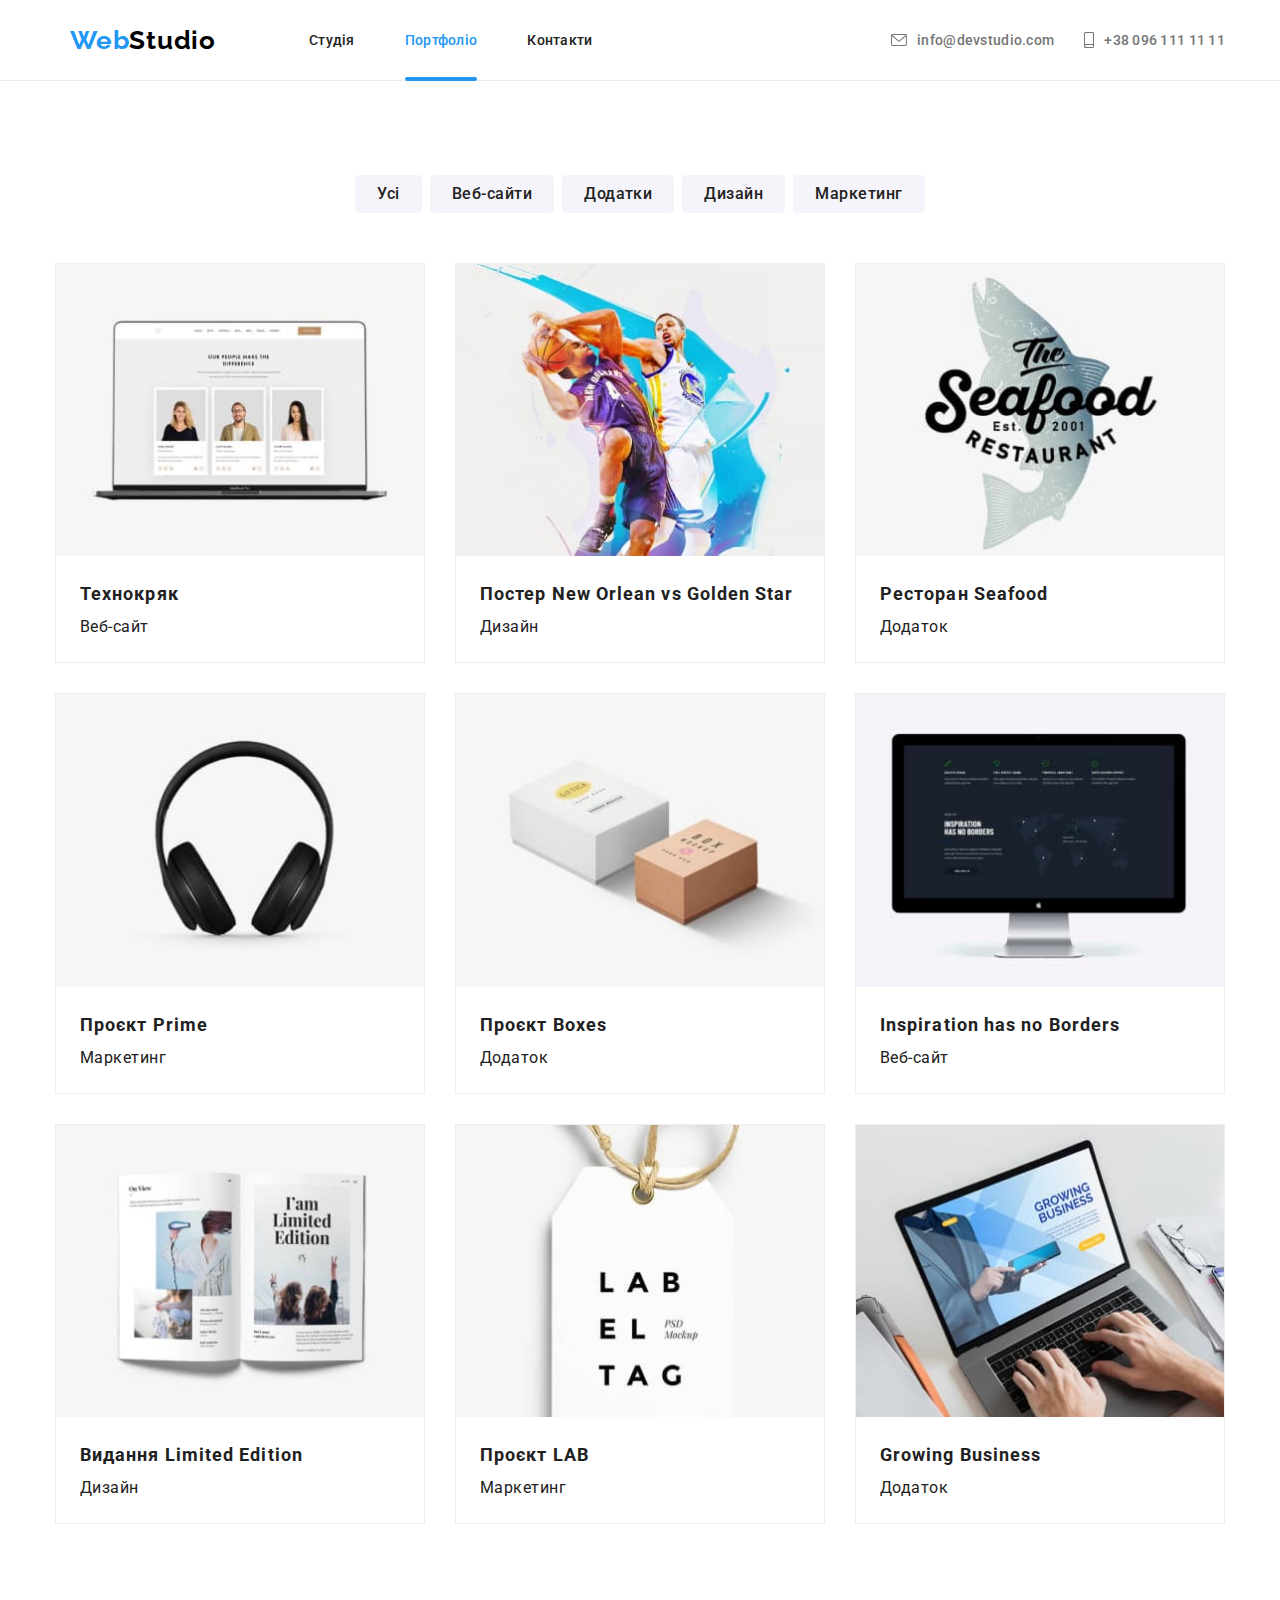
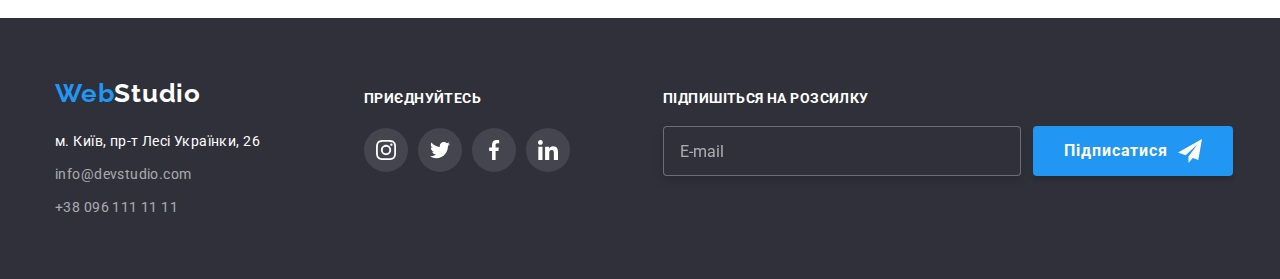
==== commit 818bf2ca: "Summary" ====
--- a/portfolio.html
+++ b/portfolio.html
@@ -16,7 +16,7 @@
         <!-- Name -->            
         <a class="logo header__logo" href="./index.html">Web<span>Studio</span></a>
         <!-- mobile menu -->
-        <button class="btn btn--header js-open-menu" type="button">
+        <button class="menu-toggle js-open-menu" aria-expanded="false" aria-controls="mobile-menu">
             <svg width="40" height="40">
                 <use xlink:href="./img/icons.svg#icon-menu_40px"></use>
             </svg>
@@ -262,5 +262,50 @@
             </div>
         </div>
     </footer>
+
+    <!-- pop-up menu -->
+    <div class="menu-container js-menu-container popup-menu" id="mobile-menu">
+        <button class="menu-toggle js-close-menu popup-menu__btn">
+            <svg class="popup-menu__icon" width="30" height="30">
+                <use xlink:href="./img/icons.svg#icon-close-black"></use>
+            </svg>
+        </button>
+        <!-- <div class="popup-menu"> -->
+        <ul class="popup-menu__nav">
+            <li class="popup-menu__item">
+                <a href="./index.html" target="_self" class="popup-menu__link link">Студія</a>
+            </li>
+            <li class="popup-menu__item">
+                <a href="./portfolio.html" target="_self" class="popup-menu__link--current link">Портфоліо</a>
+            </li>
+            <li class="popup-menu__item">
+                <a href="#" target="_self" class="popup-menu__link link">Контакти</a>
+            </li>
+        </ul>
+        <ul class="popup-menu__contact">
+            <li class="popup-menu__item">
+                <a href="tel:+380961111111" class="popup-menu__tel link">+38 096 111 11 11</a>
+            </li>
+            <li class="popup-menu__item">
+                <a href="mailto:info@devstudio.com" class="popup-menu__mail link">info@devstudio.com</a>
+            </li>
+        </ul>
+        <ul class="popup-menu__socials">
+            <li class="popup-menu__item">
+                <a href="#" class="link" target="_blank" rel="noopener noreferrer">Instagram</a>
+            </li>
+            <li class="popup-menu__item">
+                <a href="#" class="link" target="_blank" rel="noopener noreferrer">Twitter</a>
+            </li>
+            <li class="popup-menu__item">
+                <a href="#" class="link" target="_blank" rel="noopener noreferrer">Facebook</a>
+            </li>
+            <li class="popup-menu__item">
+                <a href="#" class="link" target="_blank" rel="noopener noreferrer">LinkedIn</a>
+            </li>
+        </ul>
+        <!-- </div> -->
+    </div>
+    <script src="./js/mobile-menu.js"></script>
 </body>
 </html>--- a/css/main.min.css
+++ b/css/main.min.css
@@ -1 +1 @@
-/*! modern-normalize v1.1.0 | MIT License | https://github.com/sindresorhus/modern-normalize */*,::before,::after{-webkit-box-sizing:border-box;box-sizing:border-box}html{line-height:1.15;-webkit-text-size-adjust:100%;-moz-tab-size:4;-o-tab-size:4;tab-size:4}body{margin:0;font-family:system-ui,-apple-system,"Segoe UI",Roboto,Helvetica,Arial,sans-serif,"Apple Color Emoji","Segoe UI Emoji"}hr{height:0;color:inherit}abbr[title]{-webkit-text-decoration:underline dotted;text-decoration:underline dotted}b,strong{font-weight:bolder}code,kbd,samp,pre{font-family:ui-monospace,SFMono-Regular,Consolas,"Liberation Mono",Menlo,monospace;font-size:1em}small{font-size:80%}sub,sup{font-size:75%;line-height:0;position:relative;vertical-align:baseline}sub{bottom:-0.25em}sup{top:-0.5em}table{text-indent:0;border-color:inherit}button,input,optgroup,select,textarea{font-family:inherit;font-size:100%;line-height:1.15;margin:0}button,select{text-transform:none}button,[type=button],[type=reset],[type=submit]{-webkit-appearance:button;-moz-appearance:button;appearance:button}::-moz-focus-inner{border-style:none;padding:0}:-moz-focusring{outline:1px dotted ButtonText}:-moz-ui-invalid{box-shadow:none}legend{padding:0}progress{vertical-align:baseline}::-webkit-inner-spin-button,::-webkit-outer-spin-button{height:auto}[type=search]{-webkit-appearance:textfield;-moz-appearance:textfield;appearance:textfield;outline-offset:-2px}::-webkit-search-decoration{-webkit-appearance:none;appearance:none}::-webkit-file-upload-button{-webkit-appearance:button;appearance:button;font:inherit}summary{display:list-item}:root{--bgnd-gray: #2F303A;--bgnd-gray-main: rgba(47, 48, 58, 0.4);--bgnd-light-blue: rgba(33, 150, 243, 0.9);--bgnd-light-gray: #F5F4FA;--black-color: #000;--dark-gray: #212121;--dark-shadow: rgba(0, 0, 0, 0.15);--light-blue: #2196F3;--light-blue-bord: rgba(33, 150, 243, 1);--light-blue-select: #188CE8;--light-gray: #757575;--light-gray-bord: rgba(255, 255, 255, 0.3);--selection-color: #2196F3;--shadow-bord: rgba(33, 33, 33, 0.2);--white-color: #FFF;--white-bord: #ECECEC;--white-bord-menu: #EEEEEE;--logo-black: #000;--logo-light-blue: #2196F3;--logo-white: #FFF;--icon-dark: rgba(255, 255, 255, 0.1);--icon-gray: #AFB1B8;--icon-white: #fff;--time: 250ms;--time-effect: cubic-bezier(0.4, 0, 0.2, 1);--font-roboto: "Roboto", sans-serif;--font-raleway: "Raleway", sans-serif}body{font-family:var(--font-roboto);color:var(--light-gray)}h1,h2,h3,p{margin-top:0;margin-bottom:0}ul{margin-top:0;margin-bottom:0;padding-left:0;list-style:none}img{display:block;max-width:100%;height:auto}input{display:block;outline:none}.btn{display:-webkit-box;display:-ms-flexbox;display:flex;-webkit-box-align:center;-ms-flex-align:center;align-items:center;text-align:center;cursor:pointer}.container{max-width:767px;margin:0 auto;padding:0 15px}@media screen and (min-width: 768px){.container{max-width:1199px}}@media screen and (min-width: 1200px){.container{min-width:1200px}}.link{text-decoration:none}.section{padding-top:60px;padding-bottom:60px}@media screen and (min-width: 1200px){.section{padding-top:94px;padding-bottom:94px}}.title-section{font-weight:700;font-size:36px;line-height:1.1667;text-align:center;letter-spacing:.03em;color:var(--dark-gray)}.title-uppercase{font-weight:700;font-size:14px;line-height:1.1429;letter-spacing:.03em;text-transform:uppercase}.visually-hidden{position:absolute;width:1px;height:1px;margin:-1px;border:0;padding:0;white-space:nowrap;-webkit-clip-path:inset(100%);clip-path:inset(100%);clip:rect(0 0 0 0);overflow:hidden}#subscribe-form{color:var(--light-gray)}.header{border-bottom:1px solid var(--white-bord);background-color:var(--white-color)}@media screen and (max-width: 767px){.header{position:relative}}.header__container{display:-webkit-box;display:-ms-flexbox;display:flex;-webkit-box-align:center;-ms-flex-align:center;align-items:center}.header__logo{margin-right:auto}@media screen and (min-width: 768px){.header__logo{margin-right:87px}}@media screen and (min-width: 1200px){.header__logo{margin-right:93px}}.header__logo span{color:var(--logo-black)}.logo{font-family:var(--font-raleway);font-weight:700;font-size:24px;line-height:1.1667;letter-spacing:.03em;padding-top:16px;padding-bottom:16px;padding-left:15px;color:var(--logo-light-blue);text-decoration:none}@media screen and (min-width: 768px){.logo{font-weight:700;font-size:24px;line-height:1.1667;padding-left:15px}}@media screen and (min-width: 1200px){.logo{font-weight:700;font-size:26px;line-height:1.1923}}.nav{display:none}@media screen and (min-width: 768px){.nav{display:-webkit-box;display:-ms-flexbox;display:flex;-webkit-box-align:center;-ms-flex-align:center;align-items:center}}.nav__item:not(:last-child){margin-right:50px}.nav__item{position:relative}.nav__link{position:relative;display:block;font-weight:500;font-size:14px;line-height:1.1429;letter-spacing:.02em;color:var(--dark-gray);padding-top:32px;padding-bottom:32px;-webkit-transition:color var(--time) var(--time-effect);transition:color var(--time) var(--time-effect)}.nav__link:hover,.nav__link:focus{color:var(--selection-color)}.nav__link:hover::after,.nav__link:focus::after{-webkit-transform:scaleX(1);transform:scaleX(1)}.nav__link--current{color:var(--selection-color)}.nav__link--current::after{position:absolute;content:"";display:block;bottom:-1px;width:100%;height:4px;border-radius:2px;background:var(--selection-color);-webkit-transition:-webkit-transform var(--time) var(--time-effect);transition:-webkit-transform var(--time) var(--time-effect);transition:transform var(--time) var(--time-effect);transition:transform var(--time) var(--time-effect), -webkit-transform var(--time) var(--time-effect)}.contact-list{display:none}@media screen and (min-width: 768px)and (max-width: 1199px){.contact-list{display:-webkit-box;display:-ms-flexbox;display:flex;-webkit-box-orient:vertical;-webkit-box-direction:normal;-ms-flex-direction:column;flex-direction:column;gap:10px;position:absolute;top:21px;right:15px}}@media screen and (min-width: 1200px){.contact-list{display:-webkit-box;display:-ms-flexbox;display:flex;margin-left:auto;gap:30px}}.contact-list__link{font-weight:500;font-size:12px;line-height:1.1667;letter-spacing:.02em;color:var(--light-gray);margin-left:auto;display:-webkit-box;display:-ms-flexbox;display:flex;-webkit-box-align:center;-ms-flex-align:center;align-items:center;fill:currentColor;-webkit-transition:color var(--time) var(--time-effect);transition:color var(--time) var(--time-effect)}@media screen and (min-width: 1200px){.contact-list__link{font-weight:500;font-size:14px;line-height:1.1429}}.contact-list__link:hover,.contact-list__link:focus{color:var(--selection-color);fill:currentColor}.contact-list__icon-envelope{margin-right:8px;width:14px;height:10px}@media screen and (min-width: 1200px){.contact-list__icon-envelope{margin-right:10px;width:16px;height:12px}}.contact-list__icon-tel{margin-right:8px;width:10px;height:14px}@media screen and (min-width: 1200px){.contact-list__icon-tel{margin-right:10px;width:10px;height:16px}}.hero{display:-webkit-box;display:-ms-flexbox;display:flex;-webkit-box-pack:center;-ms-flex-pack:center;justify-content:center;background-color:var(--bgnd-gray);margin:0 auto}@media screen and (min-width: 1200px){.hero{max-width:1600px}}.hero--container{padding-top:118px;padding-bottom:118px;height:400px;background-image:-webkit-gradient(linear, left top, right top, from(var(--bgnd-gray-main)), to(var(--bgnd-gray-main))),url(../img/head-mobile.jpg);background-image:linear-gradient(to right, var(--bgnd-gray-main), var(--bgnd-gray-main)),url(../img/head-mobile.jpg);background-repeat:no-repeat;background-size:cover;text-align:center}@media screen and (min-width: 768px){.hero--container{background-image:-webkit-gradient(linear, left top, right top, from(var(--bgnd-gray-main)), to(var(--bgnd-gray-main))),url(../img/head-tablet.jpg);background-image:linear-gradient(to right, var(--bgnd-gray-main), var(--bgnd-gray-main)),url(../img/head-tablet.jpg)}}@media screen and (min-width: 1200px){.hero--container{padding-top:200px;padding-bottom:200px;background-image:-webkit-gradient(linear, left top, right top, from(var(--bgnd-gray-main)), to(var(--bgnd-gray-main))),url(../img/head-desktop.jpg);background-image:linear-gradient(to right, var(--bgnd-gray-main), var(--bgnd-gray-main)),url(../img/head-desktop.jpg);max-width:1600px;height:600px}}.hero__title{font-weight:900;font-size:26px;line-height:1.6154;max-width:360px;text-align:center;letter-spacing:.06em;text-transform:uppercase;color:var(--white-color);margin-bottom:30px;margin-left:auto;margin-right:auto}@media screen and (min-width: 1200px){.hero__title{font-weight:900;font-size:44px;line-height:1.36;max-width:696px}}.btn--header{-webkit-box-pack:center;-ms-flex-pack:center;justify-content:center;position:absolute;top:10px;right:15px;background-color:rgba(0,0,0,0);fill:var(--black-color);border:1px solid rgba(0,0,0,0)}@media screen and (min-width: 768px){.btn--header{display:none}}.btn--hero{font-family:var(--font-roboto);font-weight:700;font-size:16px;line-height:1.875;display:-webkit-box;display:-ms-flexbox;display:flex;-webkit-box-pack:center;-ms-flex-pack:center;justify-content:center;-webkit-box-align:center;-ms-flex-align:center;align-items:center;text-align:center;letter-spacing:.06em;-webkit-box-shadow:0px 4px 4px var(--dark-shadow);box-shadow:0px 4px 4px var(--dark-shadow);border-radius:4px;color:var(--white-color);background-color:var(--light-blue);padding:10px 24px;min-width:200px;height:50px;margin:0 auto;border:none}@media screen and (min-width: 1200px){.btn--hero{font-weight:700;font-size:16px;line-height:1.875;padding:10px 32px;min-width:216px}}.btn--modal-form{-webkit-box-pack:center;-ms-flex-pack:center;justify-content:center;margin-bottom:0;margin-left:124px;width:200px;height:50px;font-weight:700;font-size:16px;line-height:1.875;letter-spacing:.06em;color:var(--white-color);background:var(--light-blue);-webkit-box-shadow:0px 4px 4px var(--dark-shadow);box-shadow:0px 4px 4px var(--dark-shadow);border-radius:4px;padding:10px 52px;border:none;-webkit-transition:background-color var(--time) var(--time-effect),color var(--time) var(--time-effect);transition:background-color var(--time) var(--time-effect),color var(--time) var(--time-effect)}.btn--modal-form:hover,.btn--modal-form:focus{background-color:var(--light-blue-select);color:var(--white-color);-webkit-box-shadow:0px 4px 4px var(--dark-shadow);box-shadow:0px 4px 4px var(--dark-shadow);border-radius:4px}.btn--subs-form{-webkit-box-pack:center;-ms-flex-pack:center;justify-content:center;gap:10px;width:200px;height:50px;font-weight:700;font-size:16px;line-height:1.875;letter-spacing:.06em;color:var(--white-color);fill:var(--white-color);background-color:var(--light-blue);-webkit-box-shadow:0px 4px 4px var(--dark-shadow);box-shadow:0px 4px 4px var(--dark-shadow);border-radius:4px;border:none}.btn--link-filter{font-family:var(--font-roboto);font-weight:500;font-size:16px;line-height:1.625;letter-spacing:.03em;border-radius:4px;color:var(--dark-gray);padding:6px 22px;background:var(--bgnd-light-gray);border-radius:4px;border:none;-webkit-transition:color var(--time) var(--time-effect),background-color var(--time) var(--time-effect);transition:color var(--time) var(--time-effect),background-color var(--time) var(--time-effect)}.btn--link-filter:hover,.btn--link-filter:focus{background-color:var(--selection-color);color:var(--white-color);-webkit-box-shadow:0px 3px 1px rgba(0,0,0,.1),0px 1px 2px rgba(0,0,0,.08),0px 2px 2px rgba(0,0,0,.12);box-shadow:0px 3px 1px rgba(0,0,0,.1),0px 1px 2px rgba(0,0,0,.08),0px 2px 2px rgba(0,0,0,.12);border-radius:4px}.description{background-color:var(--white-color)}.description__list{display:-webkit-box;display:-ms-flexbox;display:flex}@media screen and (max-width: 767px){.description__list{-webkit-box-orient:vertical;-webkit-box-direction:normal;-ms-flex-direction:column;flex-direction:column;-webkit-box-align:center;-ms-flex-align:center;align-items:center}}@media screen and (min-width: 768px)and (max-width: 1199px){.description__list{gap:30px;-ms-flex-wrap:wrap;flex-wrap:wrap;-webkit-box-align:center;-ms-flex-align:center;align-items:center;-webkit-box-pack:center;-ms-flex-pack:center;justify-content:center}}@media screen and (min-width: 1200px){.description__list{-webkit-box-orient:horizontal;-webkit-box-direction:normal;-ms-flex-direction:row;flex-direction:row}}.description__item{max-width:450px}@media screen and (max-width: 767px){.description__item{-webkit-box-pack:center;-ms-flex-pack:center;justify-content:center}.description__item:not(:first-child){margin-top:30px}}@media screen and (min-width: 768px)and (max-width: 1199px){.description__item{width:354px}}@media screen and (min-width: 1200px){.description__item{width:270px}.description__item:not(:last-child){margin-right:30px}}.description__icon-style{display:-webkit-box;display:-ms-flexbox;display:flex;-webkit-box-align:center;-ms-flex-align:center;align-items:center;-webkit-box-pack:center;-ms-flex-pack:center;justify-content:center;width:450px;height:120px;margin-bottom:30px;background:var(--bgnd-light-gray);border-radius:4px;fill:var(--dark-gray)}@media screen and (min-width: 768px){.description__icon-style{width:354px;height:120px}}@media screen and (min-width: 1200px){.description__icon-style{width:270px;height:120px}}.description__title{color:var(--dark-gray);margin-bottom:10px}@media screen and (max-width: 767px){.description__title{text-align:center}}.description__text{font-size:14px;line-height:1.7143;letter-spacing:.03em}.occupation{display:none}@media screen and (min-width: 1200px){.occupation{display:-webkit-box;display:-ms-flexbox;display:flex;padding-bottom:94px}}.occupation__title{margin-bottom:50px;display:-webkit-box;display:-ms-flexbox;display:flex;text-align:center;-webkit-box-pack:center;-ms-flex-pack:center;justify-content:center}.occupation__list{display:-webkit-box;display:-ms-flexbox;display:flex;text-align:center;width:1170px;margin-right:-30px}.occupation__item{margin-right:30px;position:relative}.occupation__item:last-child{margin-right:0}.occupation__text{text-align:center;width:100%;height:70px;position:absolute;padding-top:27px;padding-bottom:27px;bottom:0;color:var(--white-color);background-color:rgba(47,48,58,.8)}.team{background-color:var(--bgnd-light-gray)}.team__title{margin-bottom:50px}.team__list{display:-webkit-box;display:-ms-flexbox;display:flex}.team__item{width:1170px;background:var(--white-color);-webkit-box-shadow:0px 1px 3px rgba(0,0,0,.12),0px 1px 1px rgba(0,0,0,.14),0px 2px 1px rgba(0,0,0,.2);box-shadow:0px 1px 3px rgba(0,0,0,.12),0px 1px 1px rgba(0,0,0,.14),0px 2px 1px rgba(0,0,0,.2);border-radius:0px 0px 4px 4px}.team__item:not(:last-child){margin-right:30px}.member{display:block}.member__pic{padding-top:0}.member__description{padding-top:30px;padding-bottom:30px}.member__social{margin-top:16px}.member__name{font-weight:500;font-size:16px;line-height:1.1875;text-align:center;letter-spacing:.03em;color:var(--dark-gray);margin-bottom:10px}.member__job-title{font-size:16px;line-height:1.1875;text-align:center;letter-spacing:.03em}.member__link{background-color:var(--white-color);fill:var(--icon-gray);-webkit-transition:fill var(--time) var(--time-effect),background-color var(--time) var(--time-effect);transition:fill var(--time) var(--time-effect),background-color var(--time) var(--time-effect)}.socials{display:-webkit-box;display:-ms-flexbox;display:flex;-webkit-box-align:center;-ms-flex-align:center;align-items:center;-webkit-box-pack:center;-ms-flex-pack:center;justify-content:center;gap:10px}.socials__link{display:-webkit-box;display:-ms-flexbox;display:flex;-webkit-box-align:center;-ms-flex-align:center;align-items:center;-webkit-box-pack:center;-ms-flex-pack:center;justify-content:center;width:44px;height:44px;border-radius:50%}.socials__link:hover,.socials__link:focus{fill:var(--icon-white);background-color:var(--selection-color)}.socials__link--footer{background-color:var(--icon-dark);fill:var(--icon-white);-webkit-transition:background-color var(--time) var(--time-effect);transition:background-color var(--time) var(--time-effect)}.customers{display:-webkit-box;display:-ms-flexbox;display:flex;-webkit-box-align:center;-ms-flex-align:center;align-items:center;-webkit-box-pack:center;-ms-flex-pack:center;justify-content:center;gap:30px;margin-top:50px}.customers__link{display:-webkit-box;display:-ms-flexbox;display:flex;-webkit-box-align:center;-ms-flex-align:center;align-items:center;-webkit-box-pack:center;-ms-flex-pack:center;justify-content:center;width:170px;height:92px;border:1px solid var(--icon-gray);border-radius:4px;fill:var(--icon-gray);-webkit-transition:fill var(--time) var(--time-effect),border var(--time) var(--time-effect);transition:fill var(--time) var(--time-effect),border var(--time) var(--time-effect)}.customers__link:hover,.customers__link:focus{border:1px solid var(--selection-color);fill:var(--selection-color)}.footer{background-color:var(--bgnd-gray)}.footer__container{display:-webkit-box;display:-ms-flexbox;display:flex;-webkit-box-pack:start;-ms-flex-pack:start;justify-content:flex-start;gap:70px}.footer__header{display:block;padding-top:60px;padding-bottom:60px}.footer__logo{margin-right:93px}.footer__logo span{color:var(--logo-white)}.footer__address{margin-top:20px}.footer__item:not(:last-child){margin-bottom:9px}.footer__link{font-style:normal;font-size:14px;line-height:1.71;letter-spacing:.03em;text-decoration:none}.footer__link--place{color:var(--white-color)}.footer__link--contacts{color:rgba(255,255,255,.6)}.footer__link:hover,.footer__link:focus{color:var(--selection-color)}.footer__socials{display:-webkit-box;display:-ms-flexbox;display:flex;width:206px;-ms-flex-wrap:wrap;flex-wrap:wrap;padding-top:72px;padding-bottom:100px}.footer__title{color:var(--white-color);margin-bottom:20px}.footer__subs-form{display:-webkit-box;display:-ms-flexbox;display:flex;-ms-flex-wrap:wrap;flex-wrap:wrap;width:570px;height:86px;margin-left:23px;padding-top:72px;padding-bottom:94px}.subs-form{display:-webkit-box;display:-ms-flexbox;display:flex;-webkit-box-pack:start;-ms-flex-pack:start;justify-content:flex-start;-ms-flex-wrap:nowrap;flex-wrap:nowrap;-webkit-box-align:center;-ms-flex-align:center;align-items:center;gap:12px}.subs-form__label{display:-webkit-box;display:-ms-flexbox;display:flex;font-size:16px;line-height:1.25;-webkit-box-align:center;-ms-flex-align:center;align-items:center;letter-spacing:.03em}.subs-form__input{width:358px;height:50px;border:1px solid var(--light-gray-bord);-webkit-filter:drop-shadow(0px 4px 4px var(--dark-shadow));filter:drop-shadow(0px 4px 4px var(--dark-shadow));border-radius:4px;background-color:var(--bgnd-gray);padding:15px 16px;resize:none}.subs-form__input::-webkit-input-placeholder{color:rgba(255,255,255,.6)}.subs-form__input::-moz-placeholder{color:rgba(255,255,255,.6)}.subs-form__input:-ms-input-placeholder{color:rgba(255,255,255,.6)}.subs-form__input::-ms-input-placeholder{color:rgba(255,255,255,.6)}.subs-form__input::placeholder{color:rgba(255,255,255,.6)}.backdrop{position:fixed;top:0;left:0;width:100%;height:100%;background-color:rgba(0,0,0,.2);-webkit-transition:opacity var(--time) var(--time-effect),visibility var(--time) var(--time-effect);transition:opacity var(--time) var(--time-effect),visibility var(--time) var(--time-effect)}.is-hidden{opacity:0;visibility:hidden;pointer-events:none}.modal{position:absolute;left:50%;top:50%;width:528px;height:581px;-webkit-transform:translate(-50%, -50%);transform:translate(-50%, -50%);background-color:var(--white-color);-webkit-box-shadow:0px 1px 3px rgba(0,0,0,.12),0px 1px 1px rgba(0,0,0,.14),0px 2px 1px rgba(0,0,0,.2);box-shadow:0px 1px 3px rgba(0,0,0,.12),0px 1px 1px rgba(0,0,0,.14),0px 2px 1px rgba(0,0,0,.2);border-radius:4px}.modal__btn{-webkit-box-pack:center;-ms-flex-pack:center;justify-content:center;position:absolute;top:8px;right:8px;width:30px;height:30px;border-radius:50%;border:1px solid rgba(0,0,0,.1);background-color:rgba(0,0,0,0);padding:0;fill:var(--black-color);-webkit-transition:fill var(--time) var(--time-effect);transition:fill var(--time) var(--time-effect)}.modal__btn:hover,.modal__btn:focus{fill:var(--selection-color)}.modal__icon{width:18px;height:18px}.modal-form{padding:40px 40px;max-width:528px}.modal-form__header{font-weight:700;font-size:20px;line-height:1.15;text-align:center;letter-spacing:.03em;color:var(--dark-gray);display:block;margin-top:0;margin-bottom:12px}.modal-form__input{height:40px;border:1px solid var(--shadow-bord);border-radius:4px;padding:12px 12px 12px 42px;color:var(--dark-gray);-webkit-transition:border var(--time) var(--time-effect);transition:border var(--time) var(--time-effect)}.modal-form__input:hover+svg,.modal-form__input:focus+svg{fill:var(--selection-color)}.modal-form__input:hover,.modal-form__input:focus{border:1px solid var(--light-blue-bord)}.modal-form__label{display:-webkit-box;display:-ms-flexbox;display:flex;-webkit-box-orient:vertical;-webkit-box-direction:normal;-ms-flex-direction:column;flex-direction:column;font-size:12px;line-height:1.1667;letter-spacing:.01em;position:relative;fill:var(--dark-gray)}.modal-form__label:not(:last-child){margin-bottom:10px}.modal-form__input,.modal-form__textarea{display:block;width:100%;margin-top:4px;outline:none}.modal-form__icon{position:absolute;bottom:11px;left:12px;-webkit-transition:fill var(--time) var(--time-effect);transition:fill var(--time) var(--time-effect)}.modal-form__textarea{border:1px solid var(--shadow-bord);border-radius:4px;margin-top:4px;-webkit-transition:border var(--time) var(--time-effect);transition:border var(--time) var(--time-effect);height:120px;resize:none;padding:12px 16px}.modal-form__textarea::-webkit-input-placeholder{color:rgba(117,117,117,.5)}.modal-form__textarea::-moz-placeholder{color:rgba(117,117,117,.5)}.modal-form__textarea:-ms-input-placeholder{color:rgba(117,117,117,.5)}.modal-form__textarea::-ms-input-placeholder{color:rgba(117,117,117,.5)}.modal-form__textarea::placeholder{color:rgba(117,117,117,.5)}.modal-form__textarea:hover,.modal-form__textarea:focus{border:1px solid var(--light-blue-bord)}.modal-form__checkbox{display:-webkit-box;display:-ms-flexbox;display:flex;-webkit-box-align:center;-ms-flex-align:center;align-items:center;-webkit-box-pack:start;-ms-flex-pack:start;justify-content:flex-start;margin-top:20px;margin-left:12px;height:24px;margin-bottom:30px}.modal-form__checkbox label{position:relative}.modal-form__checkbox label::before{position:absolute;top:5px;left:2px;display:inline-block;content:"";width:16px;height:15px;border:1px solid var(--dark-gray);border-radius:2px;margin-right:7px;cursor:pointer;-webkit-transition:background-color var(--time) var(--time-effect),border var(--time) var(--time-effect);transition:background-color var(--time) var(--time-effect),border var(--time) var(--time-effect)}.modal-form__checkbox input:checked+label::before{background-color:var(--selection-color);background-image:url(../img/check.svg);background-position:center;background-repeat:no-repeat;border:1px solid var(--selection-color)}.modal-form__checkbox-label{display:inline-block;font-size:14px;line-height:1.7143;letter-spacing:.03em;padding-left:25px}.modal-form__checkbox-link{color:var(--light-blue)}.link-filter{display:-webkit-box;display:-ms-flexbox;display:flex;margin-bottom:50px;-webkit-box-pack:center;-ms-flex-pack:center;justify-content:center}.link-filter__item:not(:last-child){margin-right:8px}.project{display:-webkit-box;display:-ms-flexbox;display:flex;-ms-flex-wrap:wrap;flex-wrap:wrap;gap:30px}.project__item{background:var(--white-color);border:1px solid var(--white-bord-menu);max-width:370px;-webkit-transition:-webkit-box-shadow var(--time) var(--time-effect);transition:-webkit-box-shadow var(--time) var(--time-effect);transition:box-shadow var(--time) var(--time-effect);transition:box-shadow var(--time) var(--time-effect), -webkit-box-shadow var(--time) var(--time-effect)}.project__name{padding-left:24px;padding-top:20px;padding-bottom:20px}.project__title{font-weight:700;font-size:18px;line-height:2;letter-spacing:.06em;color:var(--dark-gray)}.project__link{display:block;text-decoration:none}.project__link:hover,.project__link:focus{background:var(--white-color);border:1px solid var(--white-bord-menu);-webkit-box-shadow:0px 1px 1px rgba(0,0,0,.12),0px 4px 4px rgba(0,0,0,.06),1px 4px 6px rgba(0,0,0,.16);box-shadow:0px 1px 1px rgba(0,0,0,.12),0px 4px 4px rgba(0,0,0,.06),1px 4px 6px rgba(0,0,0,.16)}.project__link:hover .project__wrap-text,.project__link:focus .project__wrap-text{-webkit-transform:translateY(0%);transform:translateY(0%)}.project__wrap{position:relative;overflow:hidden}.project__text{font-size:16px;line-height:1.875;letter-spacing:.03em;color:var(--dark-gray)}.project__wrap-text{font-size:18px;line-height:1.5556;letter-spacing:.03em;color:var(--white-color);background-color:var(--bgnd-light-blue);position:absolute;top:0;left:0;width:100%;height:100%;padding:63px 24px;overflow:hidden;-webkit-transform:translateY(101%);transform:translateY(101%);-webkit-transition:-webkit-transform var(--time) var(--time-effect);transition:-webkit-transform var(--time) var(--time-effect);transition:transform var(--time) var(--time-effect);transition:transform var(--time) var(--time-effect), -webkit-transform var(--time) var(--time-effect)}/*# sourceMappingURL=main.min.css.map */+/*! modern-normalize v1.1.0 | MIT License | https://github.com/sindresorhus/modern-normalize */*,::before,::after{-webkit-box-sizing:border-box;box-sizing:border-box}html{line-height:1.15;-webkit-text-size-adjust:100%;-moz-tab-size:4;-o-tab-size:4;tab-size:4}body{margin:0;font-family:system-ui,-apple-system,"Segoe UI",Roboto,Helvetica,Arial,sans-serif,"Apple Color Emoji","Segoe UI Emoji"}hr{height:0;color:inherit}abbr[title]{-webkit-text-decoration:underline dotted;text-decoration:underline dotted}b,strong{font-weight:bolder}code,kbd,samp,pre{font-family:ui-monospace,SFMono-Regular,Consolas,"Liberation Mono",Menlo,monospace;font-size:1em}small{font-size:80%}sub,sup{font-size:75%;line-height:0;position:relative;vertical-align:baseline}sub{bottom:-0.25em}sup{top:-0.5em}table{text-indent:0;border-color:inherit}button,input,optgroup,select,textarea{font-family:inherit;font-size:100%;line-height:1.15;margin:0}button,select{text-transform:none}button,[type=button],[type=reset],[type=submit]{-webkit-appearance:button;-moz-appearance:button;appearance:button}::-moz-focus-inner{border-style:none;padding:0}:-moz-focusring{outline:1px dotted ButtonText}:-moz-ui-invalid{box-shadow:none}legend{padding:0}progress{vertical-align:baseline}::-webkit-inner-spin-button,::-webkit-outer-spin-button{height:auto}[type=search]{-webkit-appearance:textfield;-moz-appearance:textfield;appearance:textfield;outline-offset:-2px}::-webkit-search-decoration{-webkit-appearance:none;appearance:none}::-webkit-file-upload-button{-webkit-appearance:button;appearance:button;font:inherit}summary{display:list-item}:root{--bgnd-gray: #2F303A;--bgnd-gray-main: rgba(47, 48, 58, 0.4);--bgnd-light-blue: rgba(33, 150, 243, 0.9);--bgnd-light-gray: #F5F4FA;--black-color: #000;--dark-gray: #212121;--dark-shadow: rgba(0, 0, 0, 0.15);--light-blue: #2196F3;--light-blue-bord: rgba(33, 150, 243, 1);--light-blue-select: #188CE8;--light-gray: #757575;--light-gray-bord: rgba(255, 255, 255, 0.3);--selection-color: #2196F3;--shadow-bord: rgba(33, 33, 33, 0.2);--white-color: #FFF;--white-bord: #ECECEC;--white-bord-menu: #EEEEEE;--logo-black: #000;--logo-light-blue: #2196F3;--logo-white: #FFF;--icon-dark: rgba(255, 255, 255, 0.1);--icon-gray: #AFB1B8;--icon-white: #fff;--time: 250ms;--time-effect: cubic-bezier(0.4, 0, 0.2, 1);--font-roboto: "Roboto", sans-serif;--font-raleway: "Raleway", sans-serif}body{font-family:var(--font-roboto);color:var(--light-gray)}h1,h2,h3,p{margin-top:0;margin-bottom:0}ul{margin-top:0;margin-bottom:0;padding-left:0;list-style:none}img{display:block;max-width:100%;height:auto}input{display:block;outline:none}.btn{display:-webkit-box;display:-ms-flexbox;display:flex;-webkit-box-align:center;-ms-flex-align:center;align-items:center;text-align:center;cursor:pointer}.container{max-width:480px;margin:0 auto;padding:0 15px}@media screen and (min-width: 768px){.container{max-width:768px}}@media screen and (min-width: 1200px){.container{min-width:1200px}}.link{text-decoration:none}.section{padding-top:60px;padding-bottom:60px}@media screen and (min-width: 1200px){.section{padding-top:94px;padding-bottom:94px}}.title-section{font-weight:700;font-size:28px;line-height:1.1786;text-align:center;letter-spacing:.03em;color:var(--dark-gray)}@media screen and (min-width: 1200px){.title-section{font-weight:700;font-size:36px;line-height:1.1667}}.title-uppercase{font-weight:700;font-size:14px;line-height:1.1429;letter-spacing:.03em;text-transform:uppercase}.visually-hidden{position:absolute;width:1px;height:1px;margin:-1px;border:0;padding:0;white-space:nowrap;-webkit-clip-path:inset(100%);clip-path:inset(100%);clip:rect(0 0 0 0);overflow:hidden}#subscribe-form{color:var(--light-gray)}.header{border-bottom:1px solid var(--white-bord);background-color:var(--white-color)}@media screen and (max-width: 767px){.header{position:relative}}.header__container{display:-webkit-box;display:-ms-flexbox;display:flex;-webkit-box-align:center;-ms-flex-align:center;align-items:center}@media screen and (min-width: 768px)and (max-width: 1199px){.header__container{max-width:1199px}}.header__logo{margin-right:auto;padding-top:16px;padding-bottom:16px;padding-left:15px}@media screen and (min-width: 768px){.header__logo{margin-right:87px}}@media screen and (min-width: 1200px){.header__logo{margin-right:93px}}.header__logo span{color:var(--logo-black)}.logo{font-family:var(--font-raleway);font-weight:700;font-size:24px;line-height:1.1667;letter-spacing:.03em;color:var(--logo-light-blue);text-decoration:none}@media screen and (min-width: 768px){.logo{font-weight:700;font-size:24px;line-height:1.1667}}@media screen and (min-width: 1200px){.logo{font-weight:700;font-size:26px;line-height:1.1923}}.popup-menu{background-color:var(--white-color);padding:48px 40px;display:-webkit-box;display:-ms-flexbox;display:flex;-webkit-box-orient:vertical;-webkit-box-direction:normal;-ms-flex-direction:column;flex-direction:column;max-height:100%}.popup-menu__btn{-webkit-box-pack:center;-ms-flex-pack:center;justify-content:center;position:absolute;top:18px;right:24px;width:30px;height:30px;border:1px solid rgba(0,0,0,0);background-color:rgba(0,0,0,0);padding:0;fill:var(--dark-gray);-webkit-transition:fill var(--time) var(--time-effect);transition:fill var(--time) var(--time-effect)}.popup-menu__btn:hover,.popup-menu__btn:focus{fill:var(--selection-color)}.popup-menu__icon{width:30px;height:30px}.popup-menu__nav{display:-webkit-box;display:-ms-flexbox;display:flex;-webkit-box-orient:vertical;-webkit-box-direction:normal;-ms-flex-direction:column;flex-direction:column;margin-top:0;margin-left:0;margin-bottom:auto;gap:32px;font-weight:500;font-size:40px;line-height:1.175;letter-spacing:.02em}.popup-menu__contact{display:-webkit-box;display:-ms-flexbox;display:flex;-webkit-box-orient:vertical;-webkit-box-direction:normal;-ms-flex-direction:column;flex-direction:column;margin-left:0;margin-bottom:64px;gap:32px}.popup-menu__socials{display:-webkit-box;display:-ms-flexbox;display:flex;-ms-flex-wrap:wrap;flex-wrap:wrap;margin-bottom:0;margin-left:0;gap:20px;font-weight:500;font-size:18px;line-height:1.2222;letter-spacing:.02em}.popup-menu__socials a{color:var(--light-blue)}.popup-menu__socials a:not(:last-child){border-right:1px solid rgba(33,33,33,.2)}.popup-menu__link{color:var(--dark-gray)}.popup-menu__link--current{color:var(--selection-color);text-align:center;-webkit-box-align:center;-ms-flex-align:center;align-items:center}.popup-menu__tel{font-weight:500;font-size:34px;line-height:1.1765;letter-spacing:.02em;color:var(--light-blue)}.popup-menu__mail{font-weight:500;font-size:24px;line-height:1.1667;letter-spacing:.02em;color:var(--light-gray)}.menu-container{position:fixed;top:0;left:0;width:100vw;height:100vh;z-index:999;background-color:var(--white-color);-webkit-transform:translateX(100%);transform:translateX(100%);-webkit-transition:-webkit-transform var(--time) ease-in-out;transition:-webkit-transform var(--time) ease-in-out;transition:transform var(--time) ease-in-out;transition:transform var(--time) ease-in-out, -webkit-transform var(--time) ease-in-out}.menu-container.is-open{-webkit-transform:translateX(0);transform:translateX(0)}.menu-container{position:absolute;right:16px}.menu-toggle{display:-webkit-box;display:-ms-flexbox;display:flex;-webkit-box-align:center;-ms-flex-align:center;align-items:center;-webkit-box-pack:center;-ms-flex-pack:center;justify-content:center;background-color:rgba(0,0,0,0);cursor:pointer;border:none;border-radius:50%;outline:none}@media(min-width: 768px){.menu-toggle{display:none}}.mobile-menu{padding:0;margin:0;list-style:none}.test-menu{background-color:var(--white-color);padding:48px 40px;position:relative}@media screen and (min-width: 480px){.test-menu{width:480px;max-height:100%}}.test-menu__btn{-webkit-box-pack:center;-ms-flex-pack:center;justify-content:center;position:absolute;top:10px;right:15px;width:40px;height:40px;border:1px solid rgba(0,0,0,0);background-color:rgba(0,0,0,0);padding:0;fill:var(--dark-gray);-webkit-transition:fill var(--time) var(--time-effect);transition:fill var(--time) var(--time-effect)}.test-menu__btn:hover,.test-menu__btn:focus{fill:var(--selection-color)}.test-menu__icon{width:30px;height:30px}.test-menu__nav{display:-webkit-box;display:-ms-flexbox;display:flex;-webkit-box-orient:vertical;-webkit-box-direction:normal;-ms-flex-direction:column;flex-direction:column;margin-top:0;margin-left:0;margin-bottom:302px;gap:32px;font-weight:500;font-size:40px;line-height:1.175;letter-spacing:.02em}.test-menu__contact{display:-webkit-box;display:-ms-flexbox;display:flex;-webkit-box-orient:vertical;-webkit-box-direction:normal;-ms-flex-direction:column;flex-direction:column;margin-left:0;margin-bottom:64px;gap:32px}.test-menu__socials{display:-webkit-box;display:-ms-flexbox;display:flex;-ms-flex-wrap:wrap;flex-wrap:wrap;margin-bottom:0;margin-left:0;gap:20px;font-weight:500;font-size:18px;line-height:1.2222;letter-spacing:.02em}.test-menu__socials a{color:var(--light-blue)}.test-menu__socials a:not(:last-child){border-right:1px solid rgba(33,33,33,.2)}.test-menu__link{color:var(--dark-gray)}.test-menu__link--current{color:var(--selection-color)}.test-menu__tel{font-weight:500;font-size:34px;line-height:1.1765;letter-spacing:.02em;color:var(--light-blue)}.test-menu__mail{font-weight:500;font-size:24px;line-height:1.1667;letter-spacing:.02em;color:var(--light-gray)}.nav{display:none}@media screen and (min-width: 768px){.nav{display:-webkit-box;display:-ms-flexbox;display:flex;-webkit-box-align:center;-ms-flex-align:center;align-items:center}}.nav__item:not(:last-child){margin-right:50px}.nav__item{position:relative}.nav__link{position:relative;display:block;font-weight:500;font-size:14px;line-height:1.1429;letter-spacing:.02em;color:var(--dark-gray);padding-top:32px;padding-bottom:32px;-webkit-transition:color var(--time) var(--time-effect);transition:color var(--time) var(--time-effect)}.nav__link:hover,.nav__link:focus{color:var(--selection-color)}.nav__link:hover::after,.nav__link:focus::after{-webkit-transform:scaleX(1);transform:scaleX(1)}.nav__link--current{color:var(--selection-color)}.nav__link--current::after{position:absolute;content:"";display:block;bottom:-1px;width:100%;height:4px;border-radius:2px;background:var(--selection-color);-webkit-transition:-webkit-transform var(--time) var(--time-effect);transition:-webkit-transform var(--time) var(--time-effect);transition:transform var(--time) var(--time-effect);transition:transform var(--time) var(--time-effect), -webkit-transform var(--time) var(--time-effect)}.contact-list{display:none}@media screen and (min-width: 768px)and (max-width: 1199px){.contact-list{display:-webkit-box;display:-ms-flexbox;display:flex;-webkit-box-orient:vertical;-webkit-box-direction:normal;-ms-flex-direction:column;flex-direction:column;gap:10px;margin-left:auto}}@media screen and (min-width: 1200px){.contact-list{display:-webkit-box;display:-ms-flexbox;display:flex;margin-left:auto;gap:30px}}.contact-list__link{font-weight:500;font-size:12px;line-height:1.1667;letter-spacing:.02em;color:var(--light-gray);margin-left:auto;display:-webkit-box;display:-ms-flexbox;display:flex;-webkit-box-align:center;-ms-flex-align:center;align-items:center;fill:currentColor;-webkit-transition:color var(--time) var(--time-effect);transition:color var(--time) var(--time-effect)}@media screen and (min-width: 1200px){.contact-list__link{font-weight:500;font-size:14px;line-height:1.1429}}.contact-list__link:hover,.contact-list__link:focus{color:var(--selection-color);fill:currentColor}.contact-list__icon-envelope{margin-right:8px;width:14px;height:10px}@media screen and (min-width: 1200px){.contact-list__icon-envelope{margin-right:10px;width:16px;height:12px}}.contact-list__icon-tel{margin-right:8px;width:10px;height:14px}@media screen and (min-width: 1200px){.contact-list__icon-tel{margin-right:10px;width:10px;height:16px}}.hero{display:-webkit-box;display:-ms-flexbox;display:flex;-webkit-box-pack:center;-ms-flex-pack:center;justify-content:center;background-color:var(--bgnd-gray);margin:0 auto}@media screen and (min-width: 1200px){.hero{max-width:1600px}}.hero--container{padding-top:118px;padding-bottom:118px;height:400px;background-image:-webkit-gradient(linear, left top, right top, from(var(--bgnd-gray-main)), to(var(--bgnd-gray-main))),url(../img/head-mobile.jpg);background-image:linear-gradient(to right, var(--bgnd-gray-main), var(--bgnd-gray-main)),url(../img/head-mobile.jpg);background-repeat:no-repeat;background-size:cover;text-align:center}@media(min-device-pixel-ratio: 2)and (max-width: 767px),(-webkit-min-device-pixel-ratio: 2)and (max-width: 767px),(min-resolution: 192dpi)and (max-width: 767px),(min-resolution: 2dppx)and (max-width: 767px){.hero--container{background-image:-webkit-gradient(linear, left top, right top, from(var(--bgnd-gray-main)), to(var(--bgnd-gray-main))),url(../img/head-mobile@2x.jpg);background-image:linear-gradient(to right, var(--bgnd-gray-main), var(--bgnd-gray-main)),url(../img/head-mobile@2x.jpg)}}@media screen and (min-width: 768px){.hero--container{background-image:-webkit-gradient(linear, left top, right top, from(var(--bgnd-gray-main)), to(var(--bgnd-gray-main))),url(../img/head-tablet.jpg);background-image:linear-gradient(to right, var(--bgnd-gray-main), var(--bgnd-gray-main)),url(../img/head-tablet.jpg)}}@media(min-device-pixel-ratio: 2)and (min-width: 768px),(-webkit-min-device-pixel-ratio: 2)and (min-width: 768px),(min-resolution: 192dpi)and (min-width: 768px),(min-resolution: 2dppx)and (min-width: 768px){.hero--container{background-image:-webkit-gradient(linear, left top, right top, from(var(--bgnd-gray-main)), to(var(--bgnd-gray-main))),url(../img/head-tablet@2x.jpg);background-image:linear-gradient(to right, var(--bgnd-gray-main), var(--bgnd-gray-main)),url(../img/head-tablet@2x.jpg)}}@media screen and (min-width: 1200px){.hero--container{padding-top:200px;padding-bottom:200px;background-image:-webkit-gradient(linear, left top, right top, from(var(--bgnd-gray-main)), to(var(--bgnd-gray-main))),url(../img/head-desktop.jpg);background-image:linear-gradient(to right, var(--bgnd-gray-main), var(--bgnd-gray-main)),url(../img/head-desktop.jpg);max-width:1600px;height:600px}}@media(min-device-pixel-ratio: 2)and (min-width: 1200px),(-webkit-min-device-pixel-ratio: 2)and (min-width: 1200px),(min-resolution: 192dpi)and (min-width: 1200px),(min-resolution: 2dppx)and (min-width: 1200px){.hero--container{padding-top:200px;padding-bottom:200px;background-image:-webkit-gradient(linear, left top, right top, from(var(--bgnd-gray-main)), to(var(--bgnd-gray-main))),url(../img/head-desktop@2x.jpg);background-image:linear-gradient(to right, var(--bgnd-gray-main), var(--bgnd-gray-main)),url(../img/head-desktop@2x.jpg);max-width:1600px;height:600px}}.hero__title{font-weight:900;font-size:26px;line-height:1.6154;max-width:360px;text-align:center;letter-spacing:.06em;text-transform:uppercase;color:var(--white-color);margin-bottom:30px;margin-left:auto;margin-right:auto}@media screen and (min-width: 1200px){.hero__title{font-weight:900;font-size:44px;line-height:1.36;max-width:696px}}.btn--header{-webkit-box-pack:center;-ms-flex-pack:center;justify-content:center;position:absolute;top:10px;right:15px;background-color:rgba(0,0,0,0);fill:var(--black-color);border:1px solid rgba(0,0,0,0)}@media screen and (min-width: 768px){.btn--header{display:none}}.btn--hero{font-family:var(--font-roboto);font-weight:700;font-size:16px;line-height:1.875;display:-webkit-box;display:-ms-flexbox;display:flex;-webkit-box-pack:center;-ms-flex-pack:center;justify-content:center;-webkit-box-align:center;-ms-flex-align:center;align-items:center;text-align:center;letter-spacing:.06em;-webkit-box-shadow:0px 4px 4px var(--dark-shadow);box-shadow:0px 4px 4px var(--dark-shadow);border-radius:4px;color:var(--white-color);background-color:var(--light-blue);padding:10px 24px;min-width:200px;height:50px;margin:0 auto;border:none}@media screen and (min-width: 1200px){.btn--hero{font-weight:700;font-size:16px;line-height:1.875;padding:10px 32px;min-width:216px}}.btn--modal-form{-webkit-box-pack:center;-ms-flex-pack:center;justify-content:center;margin-bottom:0;width:200px;height:50px;font-weight:700;font-size:16px;line-height:1.875;letter-spacing:.06em;color:var(--white-color);background:var(--light-blue);-webkit-box-shadow:0px 4px 4px var(--dark-shadow);box-shadow:0px 4px 4px var(--dark-shadow);border-radius:4px;padding:10px 52px;border:none;-webkit-transition:background-color var(--time) var(--time-effect),color var(--time) var(--time-effect);transition:background-color var(--time) var(--time-effect),color var(--time) var(--time-effect)}@media screen and (min-width: 480px)and (max-width: 1199px){.btn--modal-form{margin-left:85px}}@media screen and (min-width: 1200px){.btn--modal-form{margin-left:124px}}.btn--modal-form:hover,.btn--modal-form:focus{background-color:var(--light-blue-select);color:var(--white-color);-webkit-box-shadow:0px 4px 4px var(--dark-shadow);box-shadow:0px 4px 4px var(--dark-shadow);border-radius:4px}.btn--subs-form{display:-webkit-box;display:-ms-flexbox;display:flex;-webkit-box-align:center;-ms-flex-align:center;align-items:center;text-align:center;-webkit-box-pack:center;-ms-flex-pack:center;justify-content:center;gap:12px;width:200px;height:50px;font-weight:700;font-size:16px;line-height:1.875;letter-spacing:.06em;color:var(--white-color);fill:var(--white-color);background-color:var(--light-blue);-webkit-box-shadow:0px 4px 4px var(--dark-shadow);box-shadow:0px 4px 4px var(--dark-shadow);border-radius:4px;border:none}@media screen and (min-width: 1200px){.btn--subs-form{gap:10px}}.btn--link-filter{font-family:var(--font-roboto);font-weight:500;font-size:16px;line-height:1.625;letter-spacing:.03em;border-radius:4px;color:var(--dark-gray);padding:6px 22px;background:var(--bgnd-light-gray);border-radius:4px;border:none;-webkit-transition:color var(--time) var(--time-effect),background-color var(--time) var(--time-effect);transition:color var(--time) var(--time-effect),background-color var(--time) var(--time-effect)}.btn--link-filter:hover,.btn--link-filter:focus{background-color:var(--selection-color);color:var(--white-color);-webkit-box-shadow:0px 3px 1px rgba(0,0,0,.1),0px 1px 2px rgba(0,0,0,.08),0px 2px 2px rgba(0,0,0,.12);box-shadow:0px 3px 1px rgba(0,0,0,.1),0px 1px 2px rgba(0,0,0,.08),0px 2px 2px rgba(0,0,0,.12);border-radius:4px}.description{background-color:var(--white-color)}.description__list{display:-webkit-box;display:-ms-flexbox;display:flex}@media screen and (max-width: 767px){.description__list{-webkit-box-orient:vertical;-webkit-box-direction:normal;-ms-flex-direction:column;flex-direction:column;-webkit-box-align:center;-ms-flex-align:center;align-items:center}}@media screen and (min-width: 768px)and (max-width: 1199px){.description__list{gap:30px;-ms-flex-wrap:wrap;flex-wrap:wrap;-webkit-box-align:center;-ms-flex-align:center;align-items:center;-webkit-box-pack:center;-ms-flex-pack:center;justify-content:center}}@media screen and (min-width: 1200px){.description__list{-webkit-box-orient:horizontal;-webkit-box-direction:normal;-ms-flex-direction:row;flex-direction:row}}.description__item{max-width:450px}@media screen and (max-width: 767px){.description__item{-webkit-box-pack:center;-ms-flex-pack:center;justify-content:center}.description__item:not(:first-child){margin-top:30px}}@media screen and (min-width: 768px)and (max-width: 1199px){.description__item{width:354px}}@media screen and (min-width: 1200px){.description__item{width:270px}.description__item:not(:last-child){margin-right:30px}}.description__icon-style{display:-webkit-box;display:-ms-flexbox;display:flex;-webkit-box-align:center;-ms-flex-align:center;align-items:center;-webkit-box-pack:center;-ms-flex-pack:center;justify-content:center;width:100%;height:120px;margin-bottom:30px;background:var(--bgnd-light-gray);border-radius:4px;fill:var(--dark-gray)}@media screen and (min-width: 768px){.description__icon-style{width:354px;height:120px}}@media screen and (min-width: 1200px){.description__icon-style{width:270px;height:120px}}.description__title{color:var(--dark-gray);margin-bottom:10px}@media screen and (max-width: 767px){.description__title{text-align:center}}.description__text{font-size:14px;line-height:1.7143;letter-spacing:.03em}.occupation{display:none}@media screen and (min-width: 1200px){.occupation{display:-webkit-box;display:-ms-flexbox;display:flex;padding-bottom:94px}}.occupation__title{margin-bottom:50px;display:-webkit-box;display:-ms-flexbox;display:flex;text-align:center;-webkit-box-pack:center;-ms-flex-pack:center;justify-content:center}.occupation__list{display:-webkit-box;display:-ms-flexbox;display:flex;text-align:center;width:1170px;margin-right:-30px}.occupation__item{margin-right:30px;position:relative;width:100%;height:100%}.occupation__item:last-child{margin-right:0}.occupation__text{text-align:center;width:100%;height:70px;position:absolute;padding-top:27px;padding-bottom:27px;bottom:0;color:var(--white-color);background-color:rgba(47,48,58,.8)}.team{background-color:var(--bgnd-light-gray)}.team__title{margin-bottom:30px}@media screen and (min-width: 1200px){.team__title{margin-bottom:50px}}.team__list{display:-webkit-box;display:-ms-flexbox;display:flex}@media screen and (max-width: 767px){.team__list{-webkit-box-orient:vertical;-webkit-box-direction:normal;-ms-flex-direction:column;flex-direction:column;-webkit-box-align:center;-ms-flex-align:center;align-items:center;gap:30px}}@media screen and (min-width: 768px)and (max-width: 1199px){.team__list{gap:30px;-ms-flex-wrap:wrap;flex-wrap:wrap;-webkit-box-align:center;-ms-flex-align:center;align-items:center;-webkit-box-pack:center;-ms-flex-pack:center;justify-content:center}}.team__item{max-width:450px;background:var(--white-color);-webkit-box-shadow:0px 1px 3px rgba(0,0,0,.12),0px 1px 1px rgba(0,0,0,.14),0px 2px 1px rgba(0,0,0,.2);box-shadow:0px 1px 3px rgba(0,0,0,.12),0px 1px 1px rgba(0,0,0,.14),0px 2px 1px rgba(0,0,0,.2);border-radius:0px 0px 4px 4px}@media screen and (max-width: 767px){.team__item{-webkit-box-pack:center;-ms-flex-pack:center;justify-content:center}}@media screen and (min-width: 768px)and (max-width: 1199px){.team__item{width:354px}}@media screen and (min-width: 1200px){.team__item{width:1170px}.team__item:not(:last-child){margin-right:30px}}.member{display:block}.member__pic{padding-top:0}.member__description{padding-top:30px;padding-bottom:24px}@media screen and (min-width: 1200px){.member__description{padding-bottom:30px}}.member__social{margin-top:16px}.member__name{font-weight:500;font-size:16px;line-height:1.1875;text-align:center;letter-spacing:.03em;color:var(--dark-gray);margin-bottom:10px}.member__job-title{font-size:16px;line-height:1.1875;text-align:center;letter-spacing:.03em}.member__link{background-color:var(--white-color);fill:var(--icon-gray);-webkit-transition:fill var(--time) var(--time-effect),background-color var(--time) var(--time-effect);transition:fill var(--time) var(--time-effect),background-color var(--time) var(--time-effect)}.socials{display:-webkit-box;display:-ms-flexbox;display:flex;-webkit-box-align:center;-ms-flex-align:center;align-items:center;-webkit-box-pack:center;-ms-flex-pack:center;justify-content:center;gap:10px}.socials__link{display:-webkit-box;display:-ms-flexbox;display:flex;-webkit-box-align:center;-ms-flex-align:center;align-items:center;-webkit-box-pack:center;-ms-flex-pack:center;justify-content:center;width:44px;height:44px;border-radius:50%}.socials__link:hover,.socials__link:focus{fill:var(--icon-white);background-color:var(--selection-color)}.socials__link--footer{background-color:var(--icon-dark);fill:var(--icon-white);-webkit-transition:background-color var(--time) var(--time-effect);transition:background-color var(--time) var(--time-effect)}.customers{display:-webkit-box;display:-ms-flexbox;display:flex;-webkit-box-align:center;-ms-flex-align:center;align-items:center;-webkit-box-pack:center;-ms-flex-pack:center;justify-content:center;gap:30px;margin-top:30px}@media screen and (max-width: 767px){.customers{-ms-flex-wrap:wrap;flex-wrap:wrap}}@media screen and (min-width: 768px)and (max-width: 1199px){.customers{-ms-flex-wrap:wrap;flex-wrap:wrap}}@media screen and (min-width: 1200px){.customers{margin-top:50px}}.customers__link{display:-webkit-box;display:-ms-flexbox;display:flex;-webkit-box-align:center;-ms-flex-align:center;align-items:center;-webkit-box-pack:center;-ms-flex-pack:center;justify-content:center;width:210px;height:92px;border:1px solid var(--icon-gray);border-radius:4px;fill:var(--icon-gray);-webkit-transition:fill var(--time) var(--time-effect),border var(--time) var(--time-effect);transition:fill var(--time) var(--time-effect),border var(--time) var(--time-effect)}@media screen and (min-width: 768px){.customers__link{width:226px;height:92px}}@media screen and (min-width: 1200px){.customers__link{width:170px;height:92px}}.customers__link:hover,.customers__link:focus{border:1px solid var(--selection-color);fill:var(--selection-color)}.footer{background-color:var(--bgnd-gray)}.footer__container{display:-webkit-box;display:-ms-flexbox;display:flex}@media screen and (max-width: 767px){.footer__container{padding-top:60px;padding-bottom:60px;max-width:767px;-webkit-box-orient:vertical;-webkit-box-direction:normal;-ms-flex-direction:column;flex-direction:column;-webkit-box-align:center;-ms-flex-align:center;align-items:center;gap:60px}}@media screen and (min-width: 768px)and (max-width: 1199px){.footer__container{padding-top:60px;padding-bottom:60px;-ms-flex-wrap:wrap;flex-wrap:wrap;-webkit-box-align:center;-ms-flex-align:center;align-items:center;-webkit-box-pack:center;-ms-flex-pack:center;justify-content:center}}@media screen and (min-width: 1200px){.footer__container{display:-webkit-box;display:-ms-flexbox;display:flex;-webkit-box-pack:start;-ms-flex-pack:start;justify-content:flex-start;gap:70px}}.footer__header{display:block}@media screen and (min-width: 768px)and (max-width: 1199px){.footer__header{margin-bottom:60px}}@media screen and (min-width: 1200px){.footer__header{display:block;padding-top:60px;padding-bottom:60px}}.footer__logo{text-align:center}@media screen and (max-width: 767px){.footer__logo{display:-webkit-box;display:-ms-flexbox;display:flex;-webkit-box-pack:center;-ms-flex-pack:center;justify-content:center}}@media screen and (min-width: 768px){.footer__logo{display:-webkit-box;display:-ms-flexbox;display:flex;-webkit-box-pack:center;-ms-flex-pack:center;justify-content:center}}@media screen and (min-width: 1200px){.footer__logo{margin-right:93px}}.footer__logo span{color:var(--logo-white)}.footer__address{margin-top:20px}@media screen and (max-width: 1199px){.footer__address{text-align:center}}@media screen and (min-width: 1200px){.footer__address{margin-top:20px}}.footer__item:not(:last-child){margin-bottom:8px}@media screen and (min-width: 1200px){.footer__item:not(:last-child){margin-bottom:9px}}.footer__link{font-style:normal;font-size:14px;line-height:1.7143;letter-spacing:.03em;text-align:center;text-decoration:none}@media screen and (min-width: 1200px){.footer__link{font-style:normal;font-size:14px;line-height:1.7143;letter-spacing:.03em;text-decoration:none}}.footer__link--place{color:var(--white-color)}.footer__link--contacts{color:rgba(255,255,255,.6)}.footer__link:hover,.footer__link:focus{color:var(--selection-color)}.footer__socials{display:-webkit-box;display:-ms-flexbox;display:flex;width:206px;-ms-flex-wrap:wrap;flex-wrap:wrap}@media screen and (max-width: 767px){.footer__socials{-webkit-box-orient:vertical;-webkit-box-direction:normal;-ms-flex-direction:column;flex-direction:column;gap:20px}}@media screen and (min-width: 768px)and (max-width: 1199px){.footer__socials{-webkit-box-orient:vertical;-webkit-box-direction:normal;-ms-flex-direction:column;flex-direction:column;gap:20px;margin-left:165px;margin-bottom:102px}}@media screen and (min-width: 1200px){.footer__socials{display:-webkit-box;display:-ms-flexbox;display:flex;width:206px;-ms-flex-wrap:wrap;flex-wrap:wrap;padding-top:72px;padding-bottom:100px}}.footer__title{color:var(--white-color)}@media screen and (max-width: 1199px){.footer__title{text-align:center}}.footer__subs-form{display:-webkit-box;display:-ms-flexbox;display:flex}@media screen and (max-width: 767px){.footer__subs-form{-webkit-box-orient:vertical;-webkit-box-direction:normal;-ms-flex-direction:column;flex-direction:column;gap:20px}}@media screen and (min-width: 768px)and (max-width: 1199px){.footer__subs-form{-webkit-box-orient:vertical;-webkit-box-direction:normal;-ms-flex-direction:column;flex-direction:column;gap:20px}}@media screen and (min-width: 1200px){.footer__subs-form{display:-webkit-box;display:-ms-flexbox;display:flex;-ms-flex-wrap:wrap;flex-wrap:wrap;width:570px;height:86px;margin-left:23px;padding-top:72px;padding-bottom:94px;gap:20px}}.subs-form{display:-webkit-box;display:-ms-flexbox;display:flex}@media screen and (max-width: 767px){.subs-form{-webkit-box-orient:vertical;-webkit-box-direction:normal;-ms-flex-direction:column;flex-direction:column;gap:20px;-webkit-box-align:center;-ms-flex-align:center;align-items:center}}@media screen and (min-width: 768px)and (max-width: 1199px){.subs-form{-webkit-box-orient:vertical;-webkit-box-direction:normal;-ms-flex-direction:column;flex-direction:column;gap:20px;-webkit-box-align:center;-ms-flex-align:center;align-items:center}}@media screen and (min-width: 1200px){.subs-form{-webkit-box-pack:start;-ms-flex-pack:start;justify-content:flex-start;-ms-flex-wrap:nowrap;flex-wrap:nowrap;-webkit-box-align:center;-ms-flex-align:center;align-items:center;gap:12px}}.subs-form__label{display:-webkit-box;display:-ms-flexbox;display:flex;font-size:16px;line-height:1.25;-webkit-box-align:center;-ms-flex-align:center;align-items:center;letter-spacing:.03em}.subs-form__input{height:50px;border:1px solid var(--light-gray-bord);-webkit-filter:drop-shadow(0px 4px 4px var(--dark-shadow));filter:drop-shadow(0px 4px 4px var(--dark-shadow));border-radius:4px;background-color:var(--bgnd-gray);padding:15px 16px}@media screen and (min-width: 480px){.subs-form__input{width:450px}}@media screen and (min-width: 768px){.subs-form__input{width:450px}}@media screen and (min-width: 1200px){.subs-form__input{width:358px;height:50px;border:1px solid var(--light-gray-bord);-webkit-filter:drop-shadow(0px 4px 4px var(--dark-shadow));filter:drop-shadow(0px 4px 4px var(--dark-shadow));border-radius:4px;background-color:var(--bgnd-gray);padding:15px 16px;resize:none}}.subs-form__input::-webkit-input-placeholder{color:rgba(255,255,255,.6)}.subs-form__input::-moz-placeholder{color:rgba(255,255,255,.6)}.subs-form__input:-ms-input-placeholder{color:rgba(255,255,255,.6)}.subs-form__input::-ms-input-placeholder{color:rgba(255,255,255,.6)}.subs-form__input::placeholder{color:rgba(255,255,255,.6)}.backdrop{position:fixed;top:0;left:0;width:100%;height:100%;background-color:rgba(0,0,0,.2);-webkit-transition:opacity var(--time) var(--time-effect),visibility var(--time) var(--time-effect);transition:opacity var(--time) var(--time-effect),visibility var(--time) var(--time-effect)}.is-hidden{opacity:0;visibility:hidden;pointer-events:none}.modal{position:absolute;left:50%;top:50%;-webkit-transform:translate(-50%, -50%);transform:translate(-50%, -50%);background-color:var(--white-color);-webkit-box-shadow:0px 1px 3px rgba(0,0,0,.12),0px 1px 1px rgba(0,0,0,.14),0px 2px 1px rgba(0,0,0,.2);box-shadow:0px 1px 3px rgba(0,0,0,.12),0px 1px 1px rgba(0,0,0,.14),0px 2px 1px rgba(0,0,0,.2);border-radius:4px}@media screen and (min-width: 480px)and (max-width: 1199px){.modal{width:450px;height:609px}}@media screen and (min-width: 1200px){.modal{width:528px;height:581px}}.modal__btn{-webkit-box-pack:center;-ms-flex-pack:center;justify-content:center;position:absolute;top:8px;right:8px;width:30px;height:30px;border-radius:50%;border:1px solid rgba(0,0,0,.1);background-color:rgba(0,0,0,0);padding:0;fill:var(--black-color);-webkit-transition:fill var(--time) var(--time-effect);transition:fill var(--time) var(--time-effect)}.modal__btn:hover,.modal__btn:focus{fill:var(--selection-color)}.modal__icon{width:18px;height:18px}.modal-form{padding:40px 40px}@media screen and (min-width: 480px)and (max-width: 1199px){.modal-form{max-width:450px}}@media screen and (min-width: 1200px){.modal-form{max-width:528px}}.modal-form__header{font-weight:700;font-size:20px;text-align:center;letter-spacing:.03em;color:var(--dark-gray);display:block;margin-top:0;margin-bottom:12px}@media screen and (min-width: 480px)and (max-width: 1199px){.modal-form__header{line-height:1.5}}@media screen and (min-width: 1200px){.modal-form__header{line-height:1.15}}.modal-form__input{height:40px;border:1px solid var(--shadow-bord);border-radius:4px;padding:12px 12px 12px 42px;color:var(--dark-gray);-webkit-transition:border var(--time) var(--time-effect);transition:border var(--time) var(--time-effect)}.modal-form__input:hover+svg,.modal-form__input:focus+svg{fill:var(--selection-color)}.modal-form__input:hover,.modal-form__input:focus{border:1px solid var(--light-blue-bord)}.modal-form__label{display:-webkit-box;display:-ms-flexbox;display:flex;-webkit-box-orient:vertical;-webkit-box-direction:normal;-ms-flex-direction:column;flex-direction:column;font-size:12px;line-height:1.1667;letter-spacing:.01em;position:relative;fill:var(--dark-gray)}.modal-form__label:not(:last-child){margin-bottom:10px}.modal-form__input,.modal-form__textarea{display:block;width:100%;margin-top:4px;outline:none}.modal-form__icon{position:absolute;bottom:11px;left:12px;-webkit-transition:fill var(--time) var(--time-effect);transition:fill var(--time) var(--time-effect)}.modal-form__textarea{border:1px solid var(--shadow-bord);border-radius:4px;margin-top:4px;-webkit-transition:border var(--time) var(--time-effect);transition:border var(--time) var(--time-effect);height:120px;resize:none;padding:12px 16px}.modal-form__textarea::-webkit-input-placeholder{color:rgba(117,117,117,.5)}.modal-form__textarea::-moz-placeholder{color:rgba(117,117,117,.5)}.modal-form__textarea:-ms-input-placeholder{color:rgba(117,117,117,.5)}.modal-form__textarea::-ms-input-placeholder{color:rgba(117,117,117,.5)}.modal-form__textarea::placeholder{color:rgba(117,117,117,.5)}.modal-form__textarea:hover,.modal-form__textarea:focus{border:1px solid var(--light-blue-bord)}.modal-form__checkbox{display:-webkit-box;display:-ms-flexbox;display:flex;-webkit-box-align:center;-ms-flex-align:center;align-items:center;-webkit-box-pack:start;-ms-flex-pack:start;justify-content:flex-start;margin-top:20px;margin-left:8px;height:15px;margin-bottom:30px}@media screen and (min-width: 1200px){.modal-form__checkbox{height:24px;margin-left:12px}}.modal-form__checkbox label{position:relative}.modal-form__checkbox label::before{position:absolute;top:0;left:-7px;display:inline-block;content:"";width:16px;height:15px;border:1px solid var(--dark-gray);border-radius:2px;margin-right:7px;cursor:pointer;-webkit-transition:background-color var(--time) var(--time-effect),border var(--time) var(--time-effect);transition:background-color var(--time) var(--time-effect),border var(--time) var(--time-effect)}@media screen and (min-width: 1200px){.modal-form__checkbox label::before{top:4px;left:0}}.modal-form__checkbox input:checked+label::before{background-color:var(--selection-color);background-image:url(../img/check.svg);background-position:center;background-repeat:no-repeat;border:1px solid var(--selection-color)}.modal-form__checkbox-label{display:inline-block;font-size:12px;line-height:1.1667;letter-spacing:.03em;padding-left:15px}@media screen and (min-width: 1200px){.modal-form__checkbox-label{font-size:14px;line-height:1.7143;letter-spacing:.03em;padding-left:25px}}.modal-form__checkbox-link{color:var(--light-blue)}.link-filter{display:-webkit-box;display:-ms-flexbox;display:flex;margin-bottom:50px;-webkit-box-pack:center;-ms-flex-pack:center;justify-content:center}.link-filter__item:not(:last-child){margin-right:8px}.project{display:-webkit-box;display:-ms-flexbox;display:flex;-ms-flex-wrap:wrap;flex-wrap:wrap;gap:30px}.project__item{background:var(--white-color);border:1px solid var(--white-bord-menu);max-width:370px;-webkit-transition:-webkit-box-shadow var(--time) var(--time-effect);transition:-webkit-box-shadow var(--time) var(--time-effect);transition:box-shadow var(--time) var(--time-effect);transition:box-shadow var(--time) var(--time-effect), -webkit-box-shadow var(--time) var(--time-effect)}.project__name{padding-left:24px;padding-top:20px;padding-bottom:20px}.project__title{font-weight:700;font-size:18px;line-height:2;letter-spacing:.06em;color:var(--dark-gray)}.project__link{display:block;text-decoration:none}.project__link:hover,.project__link:focus{background:var(--white-color);border:1px solid var(--white-bord-menu);-webkit-box-shadow:0px 1px 1px rgba(0,0,0,.12),0px 4px 4px rgba(0,0,0,.06),1px 4px 6px rgba(0,0,0,.16);box-shadow:0px 1px 1px rgba(0,0,0,.12),0px 4px 4px rgba(0,0,0,.06),1px 4px 6px rgba(0,0,0,.16)}.project__link:hover .project__wrap-text,.project__link:focus .project__wrap-text{-webkit-transform:translateY(0%);transform:translateY(0%)}.project__wrap{position:relative;overflow:hidden}.project__text{font-size:16px;line-height:1.875;letter-spacing:.03em;color:var(--dark-gray)}.project__wrap-text{font-size:18px;line-height:1.5556;letter-spacing:.03em;color:var(--white-color);background-color:var(--bgnd-light-blue);position:absolute;top:0;left:0;width:100%;height:100%;padding:63px 24px;overflow:hidden;-webkit-transform:translateY(101%);transform:translateY(101%);-webkit-transition:-webkit-transform var(--time) var(--time-effect);transition:-webkit-transform var(--time) var(--time-effect);transition:transform var(--time) var(--time-effect);transition:transform var(--time) var(--time-effect), -webkit-transform var(--time) var(--time-effect)}/*# sourceMappingURL=main.min.css.map */